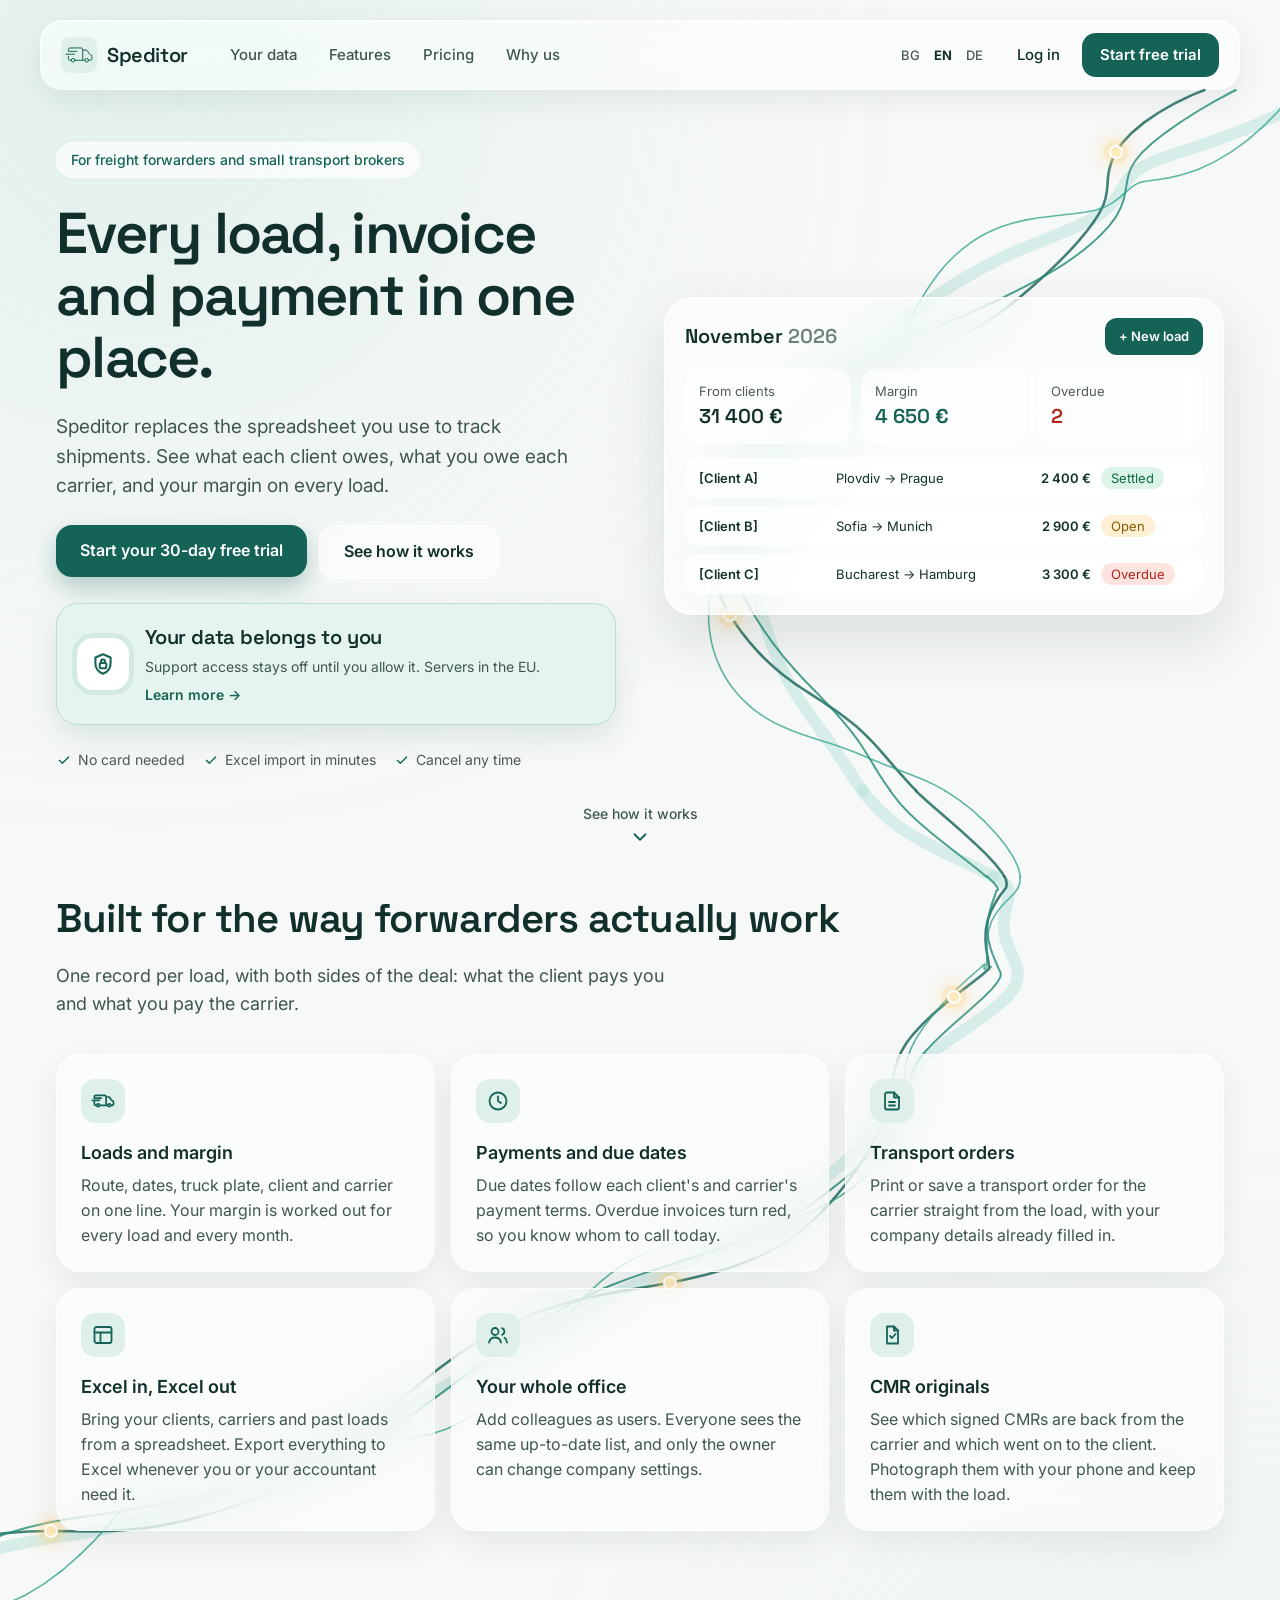
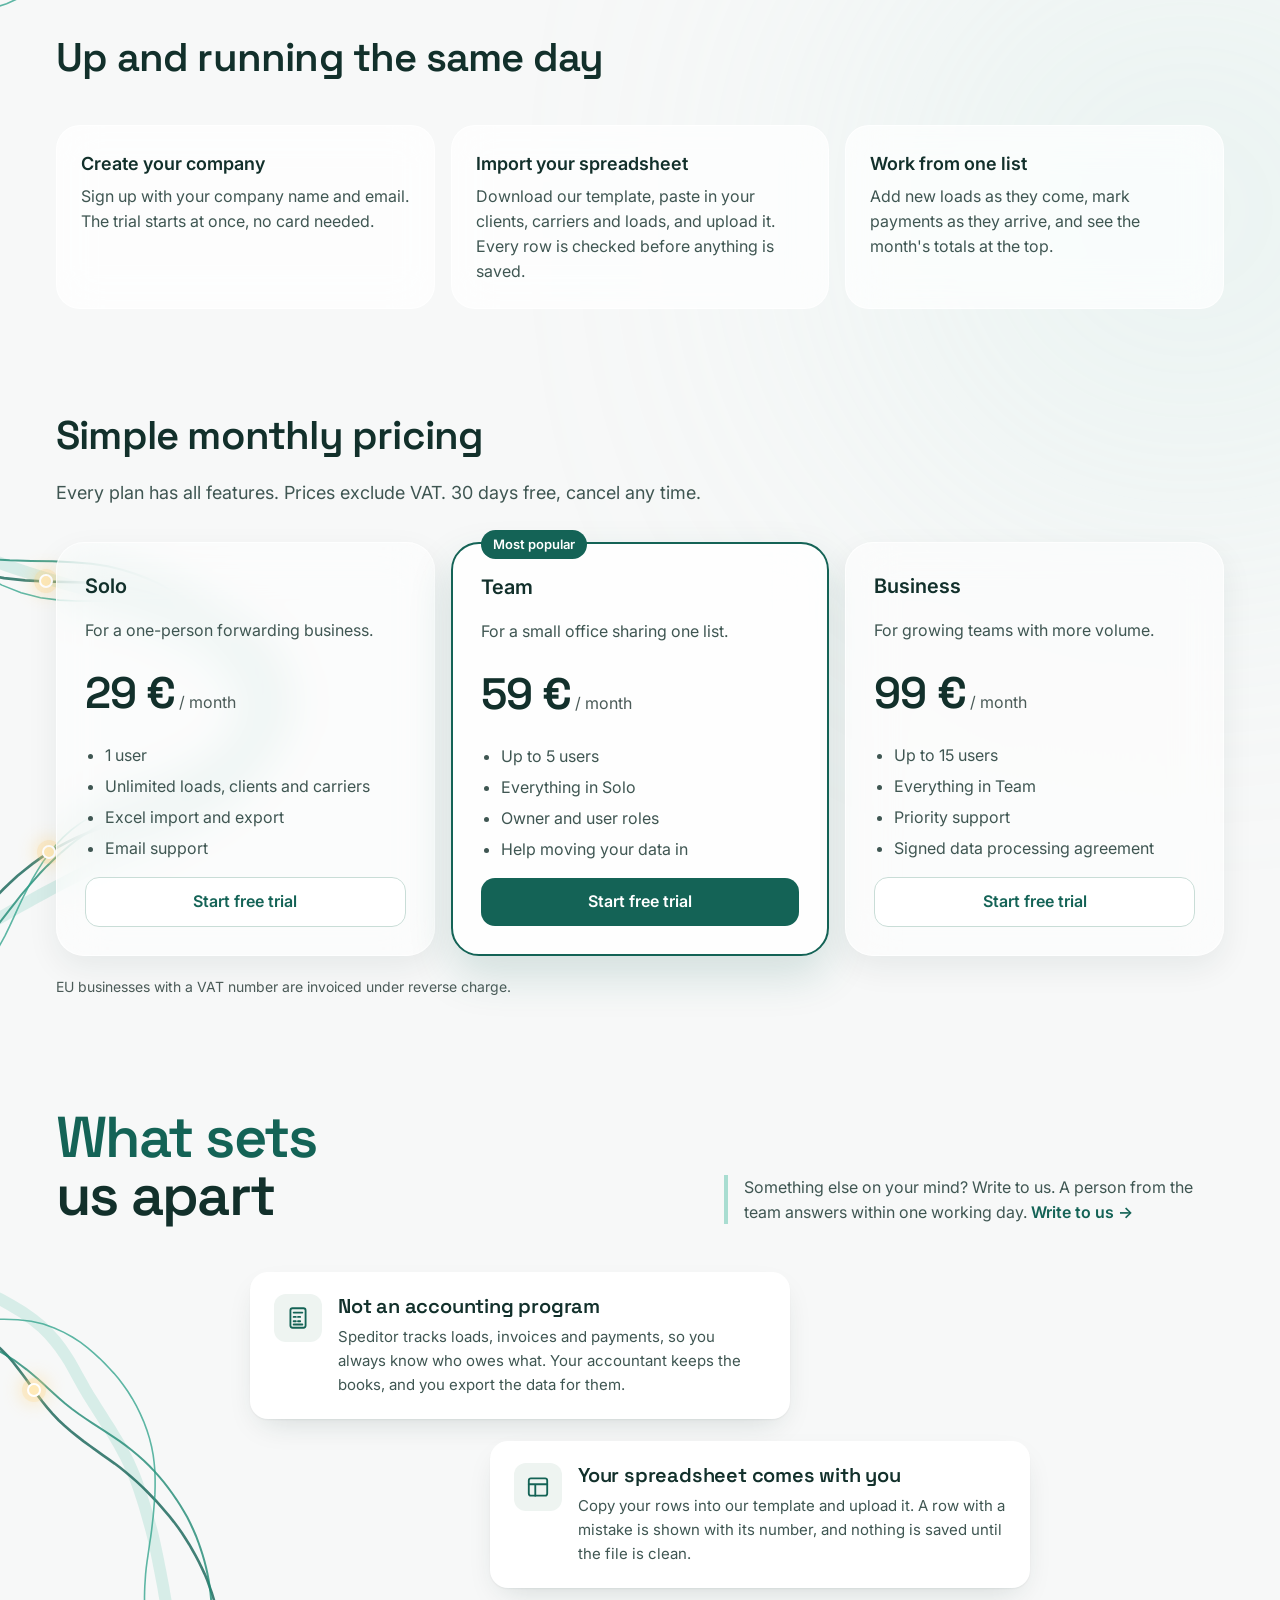
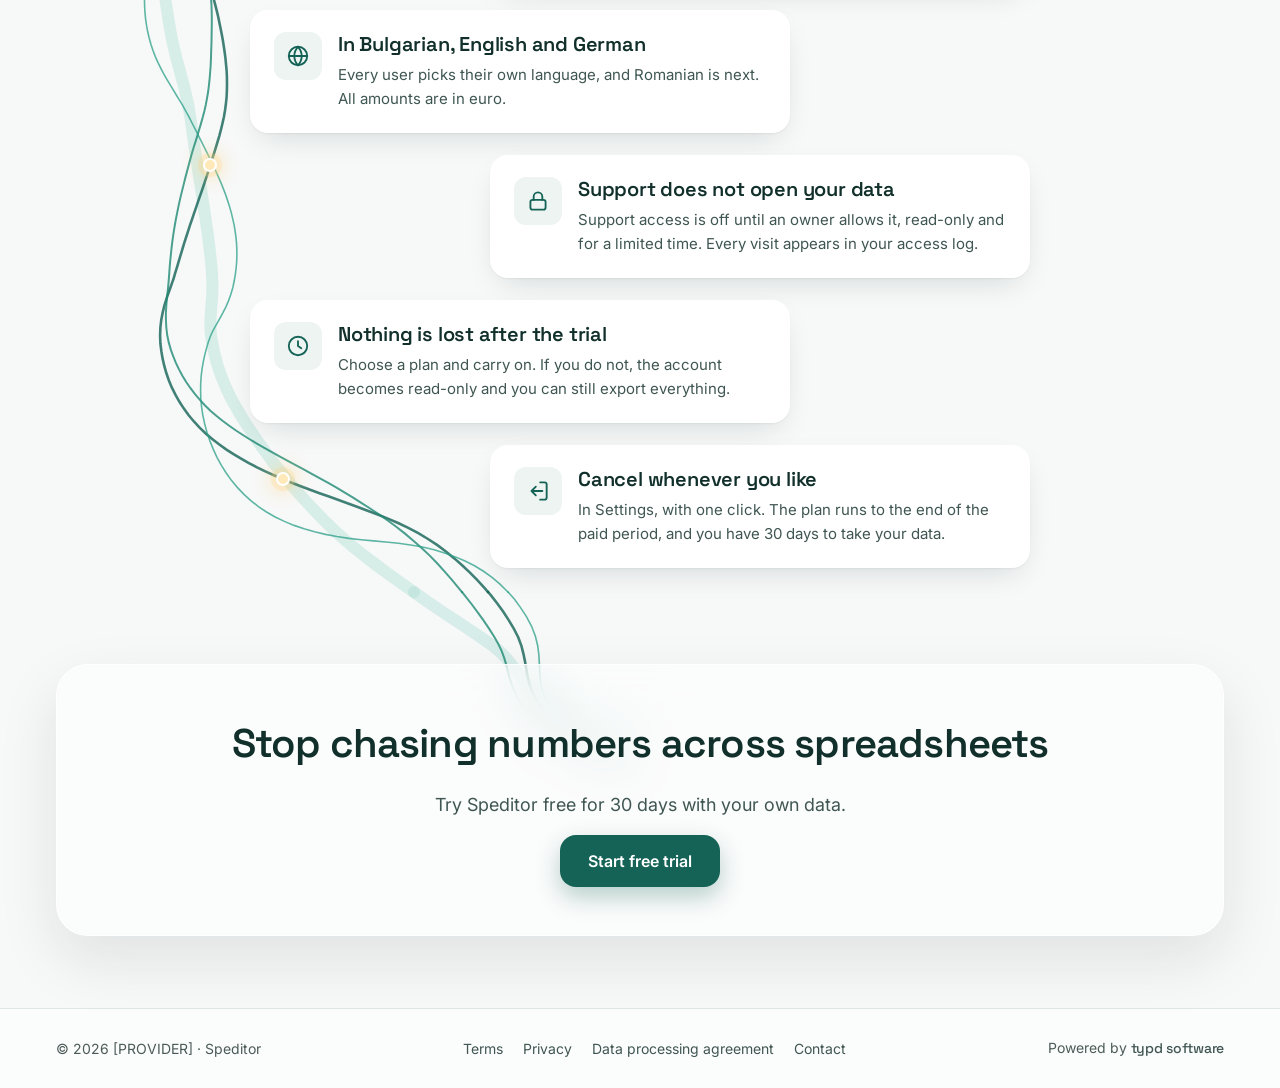
==== index.html @ 88a6d51a "Whole site from the design, three languages" ====
<!doctype html>
<html lang="en">
<head>
<meta charset="utf-8">
<meta name="viewport" content="width=device-width, initial-scale=1">
<title>Speditor – Every load, invoice and payment in one place</title>
<link href="https://fonts.googleapis.com/css2?family=Inter:wght@400;500;600&amp;family=Space+Grotesk:wght@500;600&amp;display=swap" rel="stylesheet">
<style>
body{margin:0}
html{scroll-behavior:smooth}
@keyframes cue{0%,100%{transform:translateY(0)}50%{transform:translateY(6px)}}
@keyframes rise{from{opacity:0;transform:translateY(28px)}to{opacity:1;transform:none}}
@keyframes float{0%,100%{transform:translateY(0)}50%{transform:translateY(-8px)}}
.cue-arrow{animation:cue 1.6s ease-in-out infinite}
.float{animation:float 7s ease-in-out infinite}
.data-card{transition:transform .2s ease, box-shadow .2s ease}.data-card:hover{transform:translateY(-2px);box-shadow:0 16px 36px rgba(20,99,86,0.18)}
@supports (animation-timeline: view()){.reveal{animation:rise linear both;animation-timeline:view();animation-range:entry 0% cover 22%}}
@media (prefers-reduced-motion: reduce){.cue-arrow,.float,.reveal{animation:none}html{scroll-behavior:auto}}
.wv{display:flex;flex-direction:column;gap:22px;max-width:780px;margin:0 auto}
.wv-card{width:540px}.wv-card:nth-child(even){align-self:flex-end}
.wv-card{position:relative;box-sizing:border-box;display:flex;gap:16px;align-items:flex-start;background:#ffffff;border-radius:18px;padding:22px 24px;box-shadow:0 1px 2px rgba(18,48,43,.06),0 12px 32px -12px rgba(18,48,43,.18)}
@supports (animation-timeline: view()){.wv-card{animation:rise linear both;animation-timeline:view();animation-range:entry 0% cover 22%}}
@media (prefers-reduced-motion: reduce){.wv-card{animation:none}}
.wv-ic{flex:none;width:48px;height:48px;border-radius:12px;background:#eef4f1;display:flex;align-items:center;justify-content:center}
.wv-card h3{margin:0 0 6px;font-family:'Space Grotesk',sans-serif;font-size:20px;font-weight:600;line-height:1.25;letter-spacing:-.01em;color:#12302b}
.wv-card p{margin:0;color:#3f5652;font-size:15px;line-height:1.6}
@media (max-width: 1100px){.wv{margin:0 auto;max-width:36rem}.wv-card{width:auto}.wv-card:nth-child(even){align-self:auto}.wv-card{animation:none}}
:has(> .seg-lines){isolation:isolate}
.seg-lines{position:absolute;top:0;left:50%;width:1440px;height:100%;transform:translateX(-50%);pointer-events:none;overflow:visible;z-index:-1}
.pl-dot{z-index:-1}
.pl-dot{position:absolute;width:10px;height:10px;margin:-7px 0 0 -7px;border-radius:50%;background:#ffe9b8;border:2px solid #ffffff;box-shadow:0 0 0 5px rgba(255,210,122,.22),0 0 18px 6px rgba(255,210,122,.45);pointer-events:none}
@media (max-width: 1100px){.seg-lines,.pl-dot{display:none}}
a{color:#146356;text-decoration:none}a:hover{color:#0f4f45}
</style>
</head>
<body>
<div style="position: relative; overflow: hidden; background: #f7f8f8; font-family: Inter, system-ui, sans-serif; color: #12302b; font-size: 16px; line-height: 1.55">
  <div aria-hidden="true" style="position: absolute; width: 760px; height: 760px; left: -240px; top: -300px; border-radius: 50%; background: #a9ddd1; filter: blur(170px); opacity: 0.28"></div>
  <div aria-hidden="true" style="position: absolute; width: 620px; height: 620px; right: -220px; top: 1500px; border-radius: 50%; background: #a9ddd1; filter: blur(170px); opacity: 0.2"></div>



  <!-- Header -->
  <header style="position: relative; max-width: 1200px; margin: 20px auto 0; padding: 12px 20px; border-radius: 22px; background: rgba(255,255,255,0.55); border: 1px solid rgba(255,255,255,0.75); box-shadow: 0 10px 30px rgba(18,48,43,0.08), inset 0 1px 0 rgba(255,255,255,0.9); backdrop-filter: blur(24px) saturate(160%); display: flex; flex-wrap: wrap; align-items: center; gap: 12px 28px; box-sizing: border-box; width: calc(100% - 32px)">
    <a href="/" style="display: flex; align-items: center; gap: 10px; color: #12302b">
      <svg aria-hidden="true" width="36" height="36" viewBox="0 0 110 110"><rect width="110" height="110" rx="26" fill="#dff0ea"></rect><g transform="translate(-1.5 3.5)" fill="none" stroke="#146356" stroke-width="3" stroke-linecap="round" stroke-linejoin="round"><path d="M50 40.5H24V35a5 5 0 0 1 5-5h34a5 5 0 0 1 5 5v32.5"></path><path d="M17 49h26"></path><path d="M24 55v7.5a5 5 0 0 0 5 5h4"></path><path d="M44 67.5h30.5"></path><path d="M68 36.5h10.2c1.9 0 3.6 1.1 4.5 2.8l3.6 7.2c.8 1.6 2.3 2.7 4 3.1l1.6.4c2.3.6 4 2.7 4 5.1v7.4a5 5 0 0 1-5 5H85.5"></path><circle cx="38.5" cy="67.5" r="5.5"></circle><circle cx="80" cy="67.5" r="5.5"></circle></g></svg>
      <span style="font-family: 'Space Grotesk', sans-serif; font-weight: 600; font-size: 20px; letter-spacing: -0.02em">Speditor</span>
    </a>
    <nav style="display: flex; flex-wrap: wrap; gap: 4px; flex-grow: 1; font-size: 15px; font-weight: 500">
      <a href="/your-data/" style="padding: 10px 14px; border-radius: 12px; color: #3f5652">Your data</a>
      <a href="#features" style="padding: 10px 14px; border-radius: 12px; color: #3f5652">Features</a>
      <a href="#pricing" style="padding: 10px 14px; border-radius: 12px; color: #3f5652">Pricing</a>
      <a href="#why" style="padding: 10px 14px; border-radius: 12px; color: #3f5652">Why us</a>
    </nav>
    <div style="display: flex; align-items: center; gap: 8px; font-size: 15px; font-weight: 500">
      <nav aria-label="Language" style="display: flex; align-items: center; gap: 2px; padding: 0 6px; font-size: 13px">
        <a href="/bg/" lang="bg" style="padding: 10px 6px; color: #4b5b58">BG</a>
        <a href="/" lang="en" aria-current="true" style="padding: 10px 6px; color: #12302b; font-weight: 700">EN</a>
        <a href="/de/" lang="de" style="padding: 10px 6px; color: #4b5b58">DE</a>
      </nav>
      <a href="#" style="padding: 10px 14px; border-radius: 12px; color: #12302b">Log in</a>
      <a href="#" style="display: flex; align-items: center; height: 44px; padding: 0 18px; border-radius: 14px; background: #146356; color: #ffffff; font-weight: 600">Start free trial</a>
    </div>
  </header>

  <!-- Hero -->
  <section style="position: relative; max-width: 1200px; margin: 0 auto; padding: 52px 16px 20px; box-sizing: border-box; display: grid; grid-template-columns: repeat(auto-fit, minmax(min(100%, 460px), 1fr)); gap: 48px; align-items: center">
    <svg class="seg-lines" aria-hidden="true" viewBox="0 0 1440 701" preserveAspectRatio="none"><polyline points="1394.7,0.0 1394.4,0.3 1384.8,8.5 1372.8,16.5 1358.2,24.4 1341.8,32.2 1324.2,39.7 1305.9,46.6 1287.6,53.1 1270.1,58.9 1254.0,64.2 1240.1,69.0 1229.2,73.5 1221.3,77.6 1215.6,81.6 1211.2,85.6 1207.6,89.8 1204.4,94.7 1201.1,100.2 1197.4,106.3 1192.7,112.7 1186.7,118.9 1179.1,124.7 1170.4,129.8 1160.9,134.6 1150.8,139.2 1140.3,143.6 1129.3,148.0 1118.3,152.4 1107.2,156.8 1096.3,161.4 1085.7,166.1 1075.6,171.1 1066.1,176.1 1056.8,181.1 1047.7,186.3 1038.7,191.6 1030.0,197.0 1021.5,202.6 1013.1,208.2 1004.9,214.0 996.9,219.8 989.0,225.8 981.3,231.8 973.6,238.0 966.0,244.3 958.6,250.7 951.4,257.2 944.3,263.8 937.4,270.6 930.8,277.4 924.4,284.2 918.4,291.1 912.7,298.0 907.2,305.0 902.0,311.9 896.9,318.8 892.1,325.7 887.6,332.6 883.2,339.5 879.1,346.4 875.2,353.2 871.6,359.9 868.2,366.6 865.0,373.3 862.0,379.8 859.3,386.4 856.7,392.8 854.3,399.2 852.1,405.5 850.0,411.8 848.1,418.0 846.2,424.3 844.4,430.5 842.6,436.6 841.0,442.7 839.5,448.6 838.2,454.4 837.0,460.1 836.1,465.6 835.5,471.0 835.1,476.1 835.0,481.2 835.1,486.2 835.5,491.2 836.1,496.3 836.9,501.5 837.9,506.8 839.1,512.1 840.4,517.5 841.9,523.1 843.5,528.7 845.2,534.4 846.9,540.1 848.8,545.7 850.7,551.4 852.8,557.1 855.0,562.9 857.4,568.7 860.0,574.5 862.7,580.4 865.7,586.4 868.9,592.5 872.3,598.6 876.2,604.9 880.3,611.3 884.8,617.9 889.4,624.6 894.3,631.4 899.2,638.3 904.2,645.2 909.3,652.1 914.3,659.1 919.0,666.0 923.6,672.9 928.0,679.8 932.5,686.7 937.3,693.6 942.4,700.7 942.7,701.0" fill="none" stroke="#a9ddd1" stroke-width="12" stroke-linecap="round" opacity="0.4" vector-effect="non-scaling-stroke"></polyline><polyline points="1284.5,0.0 1271.8,5.1 1254.2,13.6 1238.0,23.0 1223.6,32.9 1211.6,43.0 1202.4,52.9 1195.9,62.4 1191.6,71.4 1189.2,79.7 1188.0,87.2 1187.5,94.2 1186.9,101.0 1185.6,108.1 1183.1,115.8 1178.7,124.2 1172.9,133.1 1166.1,142.1 1158.5,151.2 1150.4,160.2 1141.9,169.0 1133.2,177.6 1124.5,185.7 1115.9,193.4 1107.7,200.5 1100.0,207.1 1092.1,213.5 1084.1,219.7 1075.9,225.6 1067.6,231.2 1059.2,236.5 1050.6,241.6 1042.0,246.5 1033.2,251.1 1024.3,255.5 1015.2,259.7 1006.0,263.8 996.7,267.7 987.3,271.4 977.9,275.0 968.6,278.6 959.3,282.1 950.1,285.6 941.0,289.1 932.1,292.8 923.5,296.6 915.0,300.5 906.8,304.5 898.8,308.7 890.9,313.1 883.3,317.6 876.0,322.4 868.9,327.3 862.1,332.4 855.5,337.7 849.3,343.3 843.4,349.0 837.8,354.9 832.6,361.0 827.8,367.2 823.3,373.5 819.1,379.9 815.3,386.4 811.8,393.0 808.6,399.6 805.8,406.2 803.2,412.7 800.9,419.3 798.8,426.1 796.9,433.1 795.3,440.3 794.0,447.7 793.1,455.2 792.6,462.8 792.7,470.5 793.2,478.2 794.4,485.7 796.0,493.0 798.1,499.9 800.6,506.6 803.5,513.1 806.6,519.3 810.0,525.3 813.7,531.1 817.5,536.8 821.5,542.3 825.7,547.7 830.0,553.0 834.5,558.2 839.2,563.3 844.0,568.3 849.1,573.1 854.3,577.8 859.6,582.3 865.2,586.8 870.9,591.1 876.7,595.2 882.9,599.3 889.3,603.5 895.8,607.7 902.6,612.1 909.4,616.7 916.3,621.4 923.1,626.4 929.9,631.6 936.8,637.2 943.4,643.2 949.6,649.3 955.2,655.2 960.4,661.0 965.3,666.7 970.1,672.3 975.0,677.9 980.1,683.8 985.7,690.0 991.7,696.6 996.1,701.0" fill="none" stroke="#146356" stroke-width="2.6" stroke-linecap="round" opacity="0.8" vector-effect="non-scaling-stroke"></polyline><polyline points="1315.8,0.0 1311.8,2.0 1294.4,11.4 1277.2,21.5 1260.7,32.0 1245.6,42.6 1232.6,52.7 1222.6,62.0 1215.7,70.3 1211.3,77.5 1208.8,83.8 1207.4,89.7 1206.4,95.6 1205.3,102.1 1203.7,109.5 1200.7,117.9 1195.9,127.0 1189.2,136.0 1181.4,144.3 1173.1,152.2 1164.1,159.8 1154.6,166.9 1144.7,173.7 1134.7,180.1 1124.6,186.0 1114.7,191.4 1105.2,196.4 1096.0,201.2 1086.8,205.8 1077.5,210.4 1068.1,214.8 1058.7,219.1 1049.3,223.2 1039.9,227.2 1030.4,231.2 1021.0,235.1 1011.5,238.9 1002.1,242.7 992.6,246.5 983.2,250.3 973.8,254.2 964.5,258.1 955.3,262.1 946.3,266.3 937.4,270.6 928.8,275.1 920.5,279.8 912.5,284.8 904.8,289.9 897.5,295.1 890.4,300.5 883.6,306.1 877.1,311.9 870.9,317.9 865.0,324.0 859.5,330.3 854.3,336.7 849.4,343.3 844.8,350.0 840.6,356.8 836.8,363.6 833.3,370.5 830.1,377.5 827.3,384.4 824.7,391.3 822.5,398.3 820.5,405.2 818.8,412.0 817.4,418.8 816.0,425.6 814.9,432.4 813.9,439.3 813.2,446.2 812.8,453.1 812.7,459.9 813.0,466.7 813.6,473.3 814.6,479.7 816.1,486.0 817.9,492.0 820.0,497.9 822.4,503.6 825.0,509.1 827.9,514.6 830.9,520.0 834.1,525.3 837.4,530.6 840.8,535.8 844.2,541.0 847.7,546.1 851.3,551.2 855.0,556.1 858.8,561.0 862.7,565.9 866.7,570.7 870.8,575.5 875.0,580.3 879.3,585.0 883.8,589.8 888.5,594.7 893.5,599.8 898.7,605.1 904.0,610.7 909.5,616.5 915.1,622.6 920.6,628.9 926.1,635.4 931.6,642.2 936.9,649.3 941.8,656.4 946.2,663.3 950.4,670.2 954.5,677.0 958.7,683.9 963.3,691.0 968.3,698.3 970.3,701.0" fill="none" stroke="#1f8a74" stroke-width="2" stroke-linecap="round" opacity="0.8" vector-effect="non-scaling-stroke"></polyline><polyline points="1375.4,0.0 1369.2,8.6 1357.4,22.3 1343.3,36.4 1327.6,50.1 1310.9,62.2 1294.0,72.2 1277.4,79.7 1262.0,84.8 1248.7,87.9 1238.5,89.6 1231.2,90.5 1225.5,91.3 1220.6,92.4 1215.9,94.4 1211.0,97.7 1205.7,102.2 1199.7,107.5 1192.8,112.7 1184.7,117.2 1175.3,120.3 1164.7,122.3 1153.5,123.8 1141.8,125.1 1129.7,126.5 1117.4,128.1 1105.1,130.2 1093.0,133.1 1081.2,136.8 1069.9,141.6 1059.4,147.1 1050.1,153.2 1041.6,159.7 1033.6,166.8 1026.2,174.4 1019.3,182.6 1012.9,191.1 1006.9,200.0 1001.3,209.3 996.1,218.8 991.1,228.5 986.3,238.4 981.7,248.4 977.1,258.4 972.6,268.4 968.3,278.2 963.9,287.8 959.7,297.0 955.6,305.9 951.5,314.3 947.5,322.4 943.4,330.0 939.2,337.3 934.9,344.2 930.4,350.7 925.9,356.8 921.2,362.5 916.5,367.9 911.6,373.0 906.6,377.8 901.6,382.4 896.4,386.8 891.2,391.0 885.9,395.2 880.6,399.3 875.1,403.4 869.6,407.5 864.0,411.7 858.5,416.0 852.9,420.3 847.3,424.7 841.6,429.3 836.0,433.9 830.5,438.6 825.1,443.4 819.8,448.4 814.8,453.7 810.0,459.3 805.6,465.3 801.6,471.7 798.1,478.6 795.2,485.7 792.8,493.1 791.0,500.6 789.7,508.2 788.9,515.8 788.6,523.3 788.7,530.8 789.2,538.1 790.2,545.3 791.5,552.3 793.2,559.4 795.5,566.5 798.2,573.5 801.4,580.4 805.2,587.3 809.5,594.0 814.4,600.5 819.8,606.8 825.7,612.8 832.3,618.6 839.4,624.0 847.1,629.0 855.1,633.5 863.5,637.4 872.1,641.1 881.0,644.3 890.0,647.4 899.1,650.3 908.2,653.2 917.3,656.1 926.2,659.3 934.9,662.7 943.2,666.1 951.2,669.5 959.0,672.7 966.7,675.8 974.3,678.7 981.9,681.6 989.7,684.6 997.4,687.7 1005.8,691.2 1016.0,696.0 1025.1,701.0" fill="none" stroke="#2aa088" stroke-width="1.6" stroke-linecap="round" opacity="0.75" vector-effect="non-scaling-stroke"></polyline></svg><span class="pl-dot" style="left: calc(50% + 476px); top: 8.901%"></span><span class="pl-dot" style="left: calc(50% + 90px); top: 74.936%"></span>
    <div style="display: flex; flex-direction: column; gap: 24px">
      <span style="align-self: flex-start; padding: 6px 14px; border-radius: 999px; background: rgba(255,255,255,0.7); border: 1px solid rgba(255,255,255,0.9); font-size: 14px; font-weight: 500; color: #146356">For freight forwarders and small transport brokers</span>
      <h1 style="margin: 0; font-family: 'Space Grotesk', sans-serif; font-weight: 600; font-size: clamp(2.4rem, 5vw, 3.6rem); line-height: 1.08; letter-spacing: -0.03em">Every load, invoice and payment in one place.</h1>
      <p style="margin: 0; font-size: 19px; color: #3f5652; max-width: 34rem">Speditor replaces the spreadsheet you use to track shipments. See what each client owes, what you owe each carrier, and your margin on every load.</p>
      <div style="display: flex; flex-wrap: wrap; gap: 12px">
        <a href="#" style="display: flex; align-items: center; height: 52px; padding: 0 24px; border-radius: 16px; background: #146356; color: #ffffff; font-weight: 600; font-size: 16px; box-shadow: 0 10px 24px rgba(20,99,86,0.3)">Start your 30-day free trial</a>
        <a href="#how" style="display: flex; align-items: center; height: 52px; padding: 0 24px; border-radius: 16px; background: rgba(255,255,255,0.55); border: 1px solid rgba(255,255,255,0.85); color: #12302b; font-weight: 600; font-size: 16px">See how it works</a>
      </div>
      <a href="/your-data/" class="data-card" style="position: relative; display: flex; align-items: center; gap: 16px; padding: 18px 20px; border-radius: 22px; background: #e6f4ef; border: 1px solid #b8dccf; color: #12302b; max-width: 36rem; box-shadow: 0 12px 30px rgba(20,99,86,0.12)">
        <span style="width: 52px; height: 52px; flex-shrink: 0; border-radius: 16px; background: #ffffff; display: flex; align-items: center; justify-content: center; box-shadow: 0 0 0 5px rgba(20,99,86,0.08)"><svg aria-hidden="true" width="26" height="26" viewBox="0 0 24 24" fill="none" stroke="#146356" stroke-width="1.9" stroke-linecap="round" stroke-linejoin="round"><path d="M12 3 5 6v5.5c0 4.3 2.9 7.9 7 9.5 4.1-1.6 7-5.2 7-9.5V6z"></path><rect x="9" y="11" width="6" height="5" rx="1"></rect><path d="M10.2 11V9.6a1.8 1.8 0 0 1 3.6 0V11"></path></svg></span>
        <span style="display: flex; flex-direction: column; gap: 3px">
          <strong style="font-family: 'Space Grotesk', sans-serif; font-size: 20px; font-weight: 600; letter-spacing: -0.01em">Your data belongs to you</strong>
          <span style="font-size: 14px; color: #3f5652">Support access stays off until you allow it. Servers in the EU.</span>
          <span style="margin-top: 4px; font-size: 14px; font-weight: 600; color: #146356">Learn more →</span>
        </span>
      </a>
      <ul style="margin: 0; padding: 0; list-style: none; display: flex; flex-wrap: wrap; gap: 6px 18px; font-size: 14px; color: #4b5b58">
        <li style="display: flex; align-items: center; gap: 6px"><svg aria-hidden="true" width="16" height="16" viewBox="0 0 24 24" fill="none" stroke="#146356" stroke-width="2" stroke-linecap="round" stroke-linejoin="round"><path d="m5 12.5 4.5 4.5L19 7.5"></path></svg><span>No card needed</span></li>
        <li style="display: flex; align-items: center; gap: 6px"><svg aria-hidden="true" width="16" height="16" viewBox="0 0 24 24" fill="none" stroke="#146356" stroke-width="2" stroke-linecap="round" stroke-linejoin="round"><path d="m5 12.5 4.5 4.5L19 7.5"></path></svg><span>Excel import in minutes</span></li>
        <li style="display: flex; align-items: center; gap: 6px"><svg aria-hidden="true" width="16" height="16" viewBox="0 0 24 24" fill="none" stroke="#146356" stroke-width="2" stroke-linecap="round" stroke-linejoin="round"><path d="m5 12.5 4.5 4.5L19 7.5"></path></svg><span>Cancel any time</span></li>
      </ul>
    </div>

    <!-- Product preview -->
    <div class="float" role="img" aria-label="Preview of the Speditor shipments screen with monthly totals and a list of loads" style="padding: 20px; border-radius: 28px; background: rgba(255,255,255,0.55); border: 1px solid rgba(255,255,255,0.8); box-shadow: 0 24px 60px rgba(18,48,43,0.12), inset 0 1px 0 rgba(255,255,255,0.9); backdrop-filter: blur(24px) saturate(160%); display: flex; flex-direction: column; gap: 14px; font-size: 13px">
      <div style="display: flex; justify-content: space-between; align-items: center">
        <span style="font-family: 'Space Grotesk', sans-serif; font-weight: 600; font-size: 20px">November <span style="color: #6f807d">2026</span></span>
        <span style="padding: 8px 14px; border-radius: 12px; background: #146356; color: #ffffff; font-weight: 600">+ New load</span>
      </div>
      <div style="display: grid; grid-template-columns: repeat(3, minmax(0, 1fr)); gap: 10px">
        <div style="padding: 12px 14px; border-radius: 16px; background: rgba(255,255,255,0.7)"><div style="color: #4b5b58">From clients</div><div style="font-family: 'Space Grotesk', sans-serif; font-weight: 600; font-size: 20px">31 400 €</div></div>
        <div style="padding: 12px 14px; border-radius: 16px; background: rgba(255,255,255,0.7)"><div style="color: #4b5b58">Margin</div><div style="font-family: 'Space Grotesk', sans-serif; font-weight: 600; font-size: 20px; color: #146356">4 650 €</div></div>
        <div style="padding: 12px 14px; border-radius: 16px; background: rgba(255,255,255,0.7)"><div style="color: #4b5b58">Overdue</div><div style="font-family: 'Space Grotesk', sans-serif; font-weight: 600; font-size: 20px; color: #b42318">2</div></div>
      </div>
      <div style="display: flex; flex-direction: column; gap: 8px">
        <div style="display: grid; grid-template-columns: 1.3fr 1.6fr 0.9fr 0.9fr; gap: 10px; align-items: center; padding: 10px 14px; border-radius: 14px; background: rgba(255,255,255,0.75)"><span style="font-weight: 600">[Client A]</span><span>Plovdiv → Prague</span><span style="text-align: right; font-weight: 600">2 400 €</span><span><span style="padding: 3px 10px; border-radius: 999px; background: #dcf3e8; color: #0f6b47">Settled</span></span></div>
        <div style="display: grid; grid-template-columns: 1.3fr 1.6fr 0.9fr 0.9fr; gap: 10px; align-items: center; padding: 10px 14px; border-radius: 14px; background: rgba(255,255,255,0.75)"><span style="font-weight: 600">[Client B]</span><span>Sofia → Munich</span><span style="text-align: right; font-weight: 600">2 900 €</span><span><span style="padding: 3px 10px; border-radius: 999px; background: #fdf0d5; color: #8a5a00">Open</span></span></div>
        <div style="display: grid; grid-template-columns: 1.3fr 1.6fr 0.9fr 0.9fr; gap: 10px; align-items: center; padding: 10px 14px; border-radius: 14px; background: rgba(255,255,255,0.75)"><span style="font-weight: 600">[Client C]</span><span>Bucharest → Hamburg</span><span style="text-align: right; font-weight: 600">3 300 €</span><span><span style="padding: 3px 10px; border-radius: 999px; background: #fde4e1; color: #b42318">Overdue</span></span></div>
      </div>
    </div>
  </section>

  <!-- Scroll cue -->
  <div style="position: relative; display: flex; justify-content: center; padding: 4px 16px 20px">
    <svg class="seg-lines" aria-hidden="true" viewBox="0 0 1440 85" preserveAspectRatio="none"><polyline points="942.7,0.0 948.1,6.8 954.6,14.1 961.9,21.4 970.3,28.9 980.5,36.6 992.4,44.1 1005.4,51.4 1019.1,58.4 1032.8,65.1 1046.2,71.3 1058.5,77.2 1069.3,82.5 1073.7,85.0" fill="none" stroke="#a9ddd1" stroke-width="12" stroke-linecap="round" opacity="0.4" vector-effect="non-scaling-stroke"></polyline><polyline points="996.1,0.0 998.9,2.8 1008.2,11.1 1019.2,20.5 1031.0,30.7 1043.1,41.3 1054.9,52.0 1065.8,62.4 1075.1,72.2 1082.0,81.0 1084.2,85.0" fill="none" stroke="#146356" stroke-width="2.6" stroke-linecap="round" opacity="0.8" vector-effect="non-scaling-stroke"></polyline><polyline points="970.3,0.0 974.0,4.9 980.5,13.0 988.7,21.6 998.8,30.9 1010.2,40.6 1022.5,50.5 1035.0,60.2 1047.0,69.5 1058.1,78.1 1066.5,85.0" fill="none" stroke="#1f8a74" stroke-width="2" stroke-linecap="round" opacity="0.8" vector-effect="non-scaling-stroke"></polyline><polyline points="1025.1,0.0 1027.7,1.4 1040.1,9.6 1052.6,19.3 1064.7,30.3 1075.8,42.0 1085.5,53.8 1093.2,65.3 1098.2,75.7 1100.3,84.7 1100.3,85.0" fill="none" stroke="#2aa088" stroke-width="1.6" stroke-linecap="round" opacity="0.75" vector-effect="non-scaling-stroke"></polyline></svg>
    <a href="#features" style="display: inline-flex; flex-direction: column; align-items: center; gap: 2px; padding: 8px 14px; border-radius: 14px; font-size: 14px; font-weight: 500; color: #3f5652">
      <span>See how it works</span>
      <svg class="cue-arrow" aria-hidden="true" width="22" height="22" viewBox="0 0 24 24" fill="none" stroke="#146356" stroke-width="2" stroke-linecap="round" stroke-linejoin="round"><path d="m6 9 6 6 6-6"></path></svg>
    </a>
  </div>

  <!-- Features -->
  <section id="features" style="position: relative; max-width: 1200px; margin: 0 auto; padding: 12px 16px 24px; box-sizing: border-box">
    <svg class="seg-lines" aria-hidden="true" viewBox="0 0 1440 679" preserveAspectRatio="none"><polyline points="1073.7,0.0 1077.7,2.2 1083.0,6.0 1085.8,8.8 1087.3,11.0 1088.1,13.2 1088.5,16.4 1088.2,20.6 1087.4,25.9 1086.1,32.0 1084.8,38.8 1083.8,46.2 1083.9,53.9 1085.3,61.4 1087.4,68.1 1090.0,74.3 1092.5,80.0 1094.8,85.4 1096.6,90.6 1097.7,95.7 1097.8,100.9 1096.6,106.6 1093.7,112.8 1088.3,119.7 1080.6,127.1 1071.2,134.8 1060.4,142.7 1049.0,150.6 1037.5,158.4 1026.3,165.9 1016.1,173.0 1007.5,179.6 1001.1,185.6 996.4,191.0 992.6,196.2 989.5,201.3 986.8,206.4 984.3,211.9 981.7,217.7 978.8,224.1 975.3,230.9 971.0,238.0 965.8,245.0 960.3,251.5 954.7,257.7 948.9,263.7 942.8,269.6 936.6,275.4 930.3,281.1 923.8,286.7 917.2,292.2 910.5,297.6 903.9,302.9 897.3,308.1 890.7,313.3 884.1,318.5 877.3,323.7 870.4,328.9 863.2,334.1 855.8,339.1 848.1,344.1 840.0,349.0 831.5,353.8 822.7,358.6 813.7,363.2 804.4,367.9 794.9,372.5 785.2,377.1 775.2,381.8 764.9,386.4 754.5,391.1 743.7,395.9 732.7,400.8 721.4,405.8 709.8,411.0 697.9,416.3 685.8,421.9 673.4,427.8 660.9,433.9 648.2,440.2 635.4,446.9 622.4,453.9 609.4,461.1 596.2,468.5 582.6,476.3 568.7,484.3 554.6,492.5 540.3,500.9 525.9,509.3 511.5,517.8 497.1,526.3 482.7,534.6 468.5,542.7 454.1,550.7 439.5,558.5 424.7,566.0 409.7,573.2 394.7,580.1 379.8,586.6 364.9,592.7 350.2,598.5 335.7,603.9 321.6,609.0 308.1,613.8 295.3,618.5 282.9,623.1 270.6,627.7 258.3,632.1 245.7,636.5 232.7,640.7 219.1,644.7 204.7,648.6 189.3,652.3 172.2,655.6 153.1,658.8 132.7,662.0 111.5,665.5 90.4,669.5 69.8,674.1 51.7,679.0" fill="none" stroke="#a9ddd1" stroke-width="12" stroke-linecap="round" opacity="0.4" vector-effect="non-scaling-stroke"></polyline><polyline points="1084.2,0.0 1085.9,3.2 1086.8,8.2 1086.1,11.4 1084.7,13.5 1082.9,15.8 1080.6,18.8 1077.8,23.0 1074.5,28.3 1071.0,35.1 1067.8,43.6 1065.8,53.8 1065.5,64.1 1066.3,73.0 1067.5,80.5 1068.5,86.4 1069.0,90.7 1069.0,93.2 1068.9,93.7 1068.9,92.7 1069.4,91.6 1069.7,91.6 1067.8,93.9 1062.5,98.5 1054.6,104.7 1045.0,112.1 1034.3,120.3 1023.3,129.2 1012.4,138.7 1002.3,148.3 993.3,158.0 986.2,167.3 981.1,176.0 977.6,184.1 975.2,191.8 973.6,199.0 972.6,206.0 971.8,212.9 970.8,220.0 969.3,227.5 967.1,235.4 964.0,243.6 960.4,251.6 956.7,259.4 952.6,267.1 948.3,274.8 943.8,282.3 939.0,289.7 934.0,296.9 928.9,303.9 923.6,310.7 918.3,317.2 913.0,323.5 907.5,329.6 901.7,335.7 895.6,341.8 889.1,347.8 882.1,353.8 874.6,359.6 866.5,365.2 857.8,370.6 848.6,375.7 839.0,380.3 829.2,384.5 818.9,388.5 808.3,392.1 797.3,395.5 785.9,398.7 774.2,401.5 762.2,404.2 749.9,406.6 737.2,409.0 724.3,411.2 711.1,413.5 697.6,415.8 684.0,418.3 670.3,421.2 656.5,424.4 642.6,428.1 628.8,432.3 615.1,437.2 601.5,442.8 587.9,449.1 574.3,456.1 560.6,464.0 546.8,472.7 533.0,482.1 519.3,492.2 505.7,502.9 492.2,513.9 478.9,525.0 465.9,536.2 452.8,547.4 439.5,558.4 425.9,569.1 412.1,579.3 398.2,588.9 384.2,597.7 370.2,605.8 356.1,613.0 342.2,619.3 328.6,624.8 315.5,629.6 302.8,633.8 290.3,637.7 277.6,641.2 264.6,644.5 251.2,647.4 237.2,650.0 222.5,652.1 206.9,653.8 190.3,654.9 172.1,655.3 152.0,655.1 130.6,654.9 108.6,655.3 86.6,656.8 65.4,659.8 45.4,664.3 27.2,670.4 10.9,677.8 9.1,679.0" fill="none" stroke="#146356" stroke-width="2.6" stroke-linecap="round" opacity="0.8" vector-effect="non-scaling-stroke"></polyline><polyline points="1066.5,0.0 1067.4,0.8 1074.2,7.2 1077.5,11.6 1078.0,13.7 1077.4,14.2 1076.8,14.1 1076.3,15.0 1075.5,17.6 1074.0,21.8 1072.0,27.6 1069.9,34.8 1068.0,43.7 1067.4,53.8 1068.4,63.7 1070.5,72.1 1072.9,79.0 1075.2,84.6 1077.1,89.0 1078.5,92.3 1079.5,94.4 1080.3,95.9 1080.8,97.9 1080.4,101.0 1077.5,106.2 1071.8,113.1 1063.7,121.2 1054.0,130.0 1043.6,139.3 1032.8,148.8 1022.4,158.3 1012.9,167.3 1005.0,175.8 999.2,183.3 995.3,189.9 992.4,196.1 990.3,201.8 988.7,207.5 987.1,213.3 985.5,219.6 983.4,226.4 980.6,233.9 976.8,241.9 972.1,249.9 967.0,257.2 961.9,264.0 956.5,270.7 950.8,277.2 944.9,283.4 938.8,289.5 932.5,295.4 926.1,301.1 919.5,306.6 912.9,311.8 906.3,316.9 899.6,322.0 892.7,327.0 885.6,331.9 878.2,336.8 870.5,341.6 862.4,346.3 854.0,350.9 845.1,355.2 835.8,359.3 826.2,363.2 816.3,366.9 806.2,370.5 795.9,374.0 785.4,377.5 774.7,380.9 763.7,384.4 752.5,387.9 741.2,391.5 729.6,395.3 717.9,399.3 705.9,403.5 693.8,408.2 681.5,413.2 669.1,418.7 656.6,424.8 644.1,431.4 631.6,438.5 619.0,446.2 606.5,454.4 593.9,463.2 581.0,472.4 567.8,482.1 554.5,492.1 540.9,502.4 527.3,512.7 513.5,523.0 499.7,533.1 486.0,542.8 472.2,552.1 458.2,561.0 443.7,569.3 428.9,576.9 413.9,583.9 398.7,590.1 383.3,595.5 367.9,600.3 352.6,604.4 337.4,608.0 322.5,611.2 308.2,614.0 294.5,616.8 281.1,619.6 267.9,622.4 254.6,625.1 241.3,627.8 227.7,630.4 213.6,632.9 199.0,635.4 183.6,637.8 166.9,640.2 148.1,642.9 128.1,646.5 107.4,651.3 86.8,657.3 66.9,664.7 48.4,673.0 37.5,679.0" fill="none" stroke="#1f8a74" stroke-width="2" stroke-linecap="round" opacity="0.8" vector-effect="non-scaling-stroke"></polyline><polyline points="1100.3,0.0 1099.8,6.9 1097.7,12.5 1094.4,17.0 1090.5,21.2 1086.1,25.5 1081.3,30.5 1076.5,36.6 1072.0,44.3 1068.7,53.9 1067.2,63.9 1066.8,73.0 1066.8,80.7 1066.7,86.9 1066.2,91.3 1065.3,93.5 1064.4,93.4 1064.0,91.3 1064.4,88.9 1065.1,87.5 1063.7,88.8 1059.1,93.0 1051.7,99.4 1042.7,107.5 1032.7,117.0 1022.5,127.8 1012.7,139.3 1003.7,151.0 996.2,162.4 990.8,172.9 987.5,182.3 985.6,190.6 984.8,198.2 984.6,205.2 984.7,212.1 984.6,219.2 984.1,226.8 982.8,235.2 980.3,244.3 976.7,253.5 972.7,262.0 968.5,269.9 963.9,277.4 958.8,284.7 953.4,291.5 947.5,298.0 941.3,304.1 934.7,309.7 927.9,314.9 920.8,319.7 913.6,324.1 906.1,328.3 898.2,332.3 889.9,336.2 881.3,339.9 872.2,343.4 862.6,346.6 852.7,349.4 842.4,351.9 831.7,354.0 820.7,355.9 809.6,357.7 798.4,359.4 787.2,361.2 776.0,363.2 764.7,365.4 753.6,368.0 742.5,371.1 731.6,374.8 720.8,379.3 710.1,384.7 699.5,391.1 689.0,398.7 678.6,407.3 668.3,417.0 658.1,427.8 647.8,439.5 637.6,451.9 627.3,464.8 616.7,478.0 605.7,491.1 594.0,504.1 581.7,516.5 568.6,527.9 554.9,537.9 540.4,546.5 525.3,553.3 509.6,558.3 493.4,561.7 476.7,563.6 459.4,564.1 441.5,563.6 423.2,562.1 404.6,560.2 386.1,558.2 367.8,556.5 349.9,555.5 332.6,555.7 315.9,557.1 300.0,559.9 285.1,564.3 271.6,570.1 259.4,576.9 248.3,584.6 238.1,593.1 228.4,602.4 219.0,612.6 209.4,623.8 199.2,636.0 188.1,649.2 175.0,663.7 159.6,679.0" fill="none" stroke="#2aa088" stroke-width="1.6" stroke-linecap="round" opacity="0.75" vector-effect="non-scaling-stroke"></polyline></svg><span class="pl-dot" style="left: calc(50% + 314px); top: 17.718%"></span><span class="pl-dot" style="left: calc(50% + 30px); top: 59.889%"></span><span class="pl-dot" style="left: calc(50% + -589px); top: 96.450%"></span>
    <h2 style="margin: 0 0 12px; font-family: 'Space Grotesk', sans-serif; font-weight: 600; font-size: clamp(1.8rem, 3.5vw, 2.5rem); letter-spacing: -0.02em">Built for the way forwarders actually work</h2>
    <p style="margin: 0 0 36px; font-size: 18px; color: #3f5652; max-width: 40rem">One record per load, with both sides of the deal: what the client pays you and what you pay the carrier.</p>
    <div style="display: grid; grid-template-columns: repeat(auto-fit, minmax(min(100%, 320px), 1fr)); gap: 16px">
      <div class="reveal" style="padding: 24px; border-radius: 24px; background: rgba(255,255,255,0.55); border: 1px solid rgba(255,255,255,0.75); box-shadow: 0 12px 32px rgba(18,48,43,0.07); backdrop-filter: blur(24px)">
        <span style="width: 44px; height: 44px; border-radius: 14px; background: #dff0ea; color: #146356; display: flex; align-items: center; justify-content: center"><svg aria-hidden="true" width="24" height="24" viewBox="11.5 6.5 90 90" fill="none" stroke="currentColor" stroke-width="6.5" stroke-linecap="round" stroke-linejoin="round"><path d="M50 40.5H24V35a5 5 0 0 1 5-5h34a5 5 0 0 1 5 5v32.5M17 49h26M24 55v7.5a5 5 0 0 0 5 5h4M44 67.5h30.5M68 36.5h10.2c1.9 0 3.6 1.1 4.5 2.8l3.6 7.2c.8 1.6 2.3 2.7 4 3.1l1.6.4c2.3.6 4 2.7 4 5.1v7.4a5 5 0 0 1-5 5H85.5M33 67.5a5.5 5.5 0 1 0 11 0a5.5 5.5 0 1 0-11 0M74.5 67.5a5.5 5.5 0 1 0 11 0a5.5 5.5 0 1 0-11 0"></path></svg></span>
        <h3 style="margin: 16px 0 6px; font-size: 18px; font-weight: 600">Loads and margin</h3>
        <p style="margin: 0; color: #3f5652">Route, dates, truck plate, client and carrier on one line. Your margin is worked out for every load and every month.</p>
      </div>
      <div class="reveal" style="padding: 24px; border-radius: 24px; background: rgba(255,255,255,0.55); border: 1px solid rgba(255,255,255,0.75); box-shadow: 0 12px 32px rgba(18,48,43,0.07); backdrop-filter: blur(24px)">
        <span style="width: 44px; height: 44px; border-radius: 14px; background: #dff0ea; color: #146356; display: flex; align-items: center; justify-content: center"><svg aria-hidden="true" width="24" height="24" viewBox="0 0 24 24" fill="none" stroke="currentColor" stroke-width="1.8" stroke-linecap="round" stroke-linejoin="round"><circle cx="12" cy="12" r="8.5"></circle><path d="M12 7.5V12l3 2"></path></svg></span>
        <h3 style="margin: 16px 0 6px; font-size: 18px; font-weight: 600">Payments and due dates</h3>
        <p style="margin: 0; color: #3f5652">Due dates follow each client's and carrier's payment terms. Overdue invoices turn red, so you know whom to call today.</p>
      </div>
      <div class="reveal" style="padding: 24px; border-radius: 24px; background: rgba(255,255,255,0.55); border: 1px solid rgba(255,255,255,0.75); box-shadow: 0 12px 32px rgba(18,48,43,0.07); backdrop-filter: blur(24px)">
        <span style="width: 44px; height: 44px; border-radius: 14px; background: #dff0ea; color: #146356; display: flex; align-items: center; justify-content: center"><svg aria-hidden="true" width="24" height="24" viewBox="0 0 24 24" fill="none" stroke="currentColor" stroke-width="1.8" stroke-linecap="round" stroke-linejoin="round"><path d="M14 3.5H7a2 2 0 0 0-2 2v13a2 2 0 0 0 2 2h10a2 2 0 0 0 2-2v-10z"></path><path d="M14 3.5v5h5M9 13h6M9 16.5h6"></path></svg></span>
        <h3 style="margin: 16px 0 6px; font-size: 18px; font-weight: 600">Transport orders</h3>
        <p style="margin: 0; color: #3f5652">Print or save a transport order for the carrier straight from the load, with your company details already filled in.</p>
      </div>
      <div class="reveal" style="padding: 24px; border-radius: 24px; background: rgba(255,255,255,0.55); border: 1px solid rgba(255,255,255,0.75); box-shadow: 0 12px 32px rgba(18,48,43,0.07); backdrop-filter: blur(24px)">
        <span style="width: 44px; height: 44px; border-radius: 14px; background: #dff0ea; color: #146356; display: flex; align-items: center; justify-content: center"><svg aria-hidden="true" width="24" height="24" viewBox="0 0 24 24" fill="none" stroke="currentColor" stroke-width="1.8" stroke-linecap="round" stroke-linejoin="round"><rect x="3.5" y="4" width="17" height="16" rx="2"></rect><path d="M3.5 9.5h17M9.5 9.5V20"></path></svg></span>
        <h3 style="margin: 16px 0 6px; font-size: 18px; font-weight: 600">Excel in, Excel out</h3>
        <p style="margin: 0; color: #3f5652">Bring your clients, carriers and past loads from a spreadsheet. Export everything to Excel whenever you or your accountant need it.</p>
      </div>
      <div class="reveal" style="padding: 24px; border-radius: 24px; background: rgba(255,255,255,0.55); border: 1px solid rgba(255,255,255,0.75); box-shadow: 0 12px 32px rgba(18,48,43,0.07); backdrop-filter: blur(24px)">
        <span style="width: 44px; height: 44px; border-radius: 14px; background: #dff0ea; color: #146356; display: flex; align-items: center; justify-content: center"><svg aria-hidden="true" width="24" height="24" viewBox="0 0 24 24" fill="none" stroke="currentColor" stroke-width="1.8" stroke-linecap="round" stroke-linejoin="round"><circle cx="9" cy="8.5" r="3.5"></circle><path d="M3 19.5c.6-3.2 3-5 6-5s5.4 1.8 6 5M16 5.2a3.5 3.5 0 0 1 0 6.6M18.5 14.8c1.4.8 2.3 2.4 2.5 4.7"></path></svg></span>
        <h3 style="margin: 16px 0 6px; font-size: 18px; font-weight: 600">Your whole office</h3>
        <p style="margin: 0; color: #3f5652">Add colleagues as users. Everyone sees the same up-to-date list, and only the owner can change company settings.</p>
      </div>
      <div class="reveal" style="padding: 24px; border-radius: 24px; background: rgba(255,255,255,0.55); border: 1px solid rgba(255,255,255,0.75); box-shadow: 0 12px 32px rgba(18,48,43,0.07); backdrop-filter: blur(24px)">
        <span style="width: 44px; height: 44px; border-radius: 14px; background: #dff0ea; color: #146356; display: flex; align-items: center; justify-content: center"><svg aria-hidden="true" width="24" height="24" viewBox="0 0 24 24" fill="none" stroke="currentColor" stroke-width="1.8" stroke-linecap="round" stroke-linejoin="round"><path d="M7 3.5h7l4 4v13H7z"></path><path d="M14 3.5v4h4M10 13l2 2 3.5-4"></path></svg></span>
        <h3 style="margin: 16px 0 6px; font-size: 18px; font-weight: 600">CMR originals</h3>
        <p style="margin: 0; color: #3f5652">See which signed CMRs are back from the carrier and which went on to the client. Photograph them with your phone and keep them with the load.</p>
      </div>
    </div>
  </section>

  <!-- How it works -->
  <section id="how" style="position: relative; max-width: 1200px; margin: 0 auto; padding: 72px 16px 24px; box-sizing: border-box">
    <svg class="seg-lines" aria-hidden="true" viewBox="0 0 1440 378" preserveAspectRatio="none"><polyline points="51.7,0.0 50.5,0.3 33.0,6.3 17.8,12.9 5.1,20.4 -4.7,29.2 -11.5,39.7 -14.3,51.1 -13.6,61.6 -10.8,70.2 -7.2,77.2 -3.7,83.2 -0.7,88.1 1.3,92.0 2.5,95.8 3.1,100.8 3.7,106.8 4.4,112.7 5.0,118.8 5.7,124.8 6.5,130.9 7.3,137.0 8.3,143.2 9.5,149.3 10.9,155.4 12.4,161.4 14.3,167.3 16.2,173.2 18.3,179.1 20.5,184.9 22.7,190.7 24.8,196.5 26.9,202.4 28.8,208.3 30.5,214.4 32.1,220.4 33.5,226.4 34.9,232.4 36.1,238.4 37.3,244.5 38.4,250.5 39.4,256.6 40.3,262.7 41.1,268.7 41.9,274.8 42.6,281.0 43.1,287.2 43.5,293.3 43.9,299.4 44.1,305.6 44.3,311.7 44.4,317.7 44.4,323.8 44.4,329.8 44.4,335.7 44.3,341.7 44.1,347.7 43.9,353.7 43.7,359.8 43.3,365.9 42.9,372.0 42.4,378.0" fill="none" stroke="#a9ddd1" stroke-width="12" stroke-linecap="round" opacity="0.4" vector-effect="non-scaling-stroke"></polyline><polyline points="9.1,0.0 -3.3,7.9 -15.2,19.4 -23.8,33.7 -27.3,49.6 -25.8,63.5 -21.8,74.0 -17.1,81.7 -12.7,87.3 -9.0,91.4 -6.4,93.8 -4.4,96.2 -2.8,100.8 -1.1,106.6 0.6,112.6 2.3,118.7 4.1,124.8 6.0,130.9 8.0,137.0 10.2,143.1 12.5,149.1 14.9,155.0 17.6,160.8 20.5,166.4 23.5,171.9 26.7,177.4 29.8,183.0 33.0,188.6 36.1,194.4 39.1,200.3 41.9,206.4 44.5,212.7 46.8,218.9 48.9,225.1 50.9,231.2 52.7,237.4 54.4,243.6 55.9,249.8 57.2,256.0 58.4,262.2 59.4,268.4 60.3,274.6 61.0,281.0 61.5,287.3 61.8,293.7 61.9,299.9 61.9,306.2 61.7,312.3 61.3,318.4 60.8,324.5 60.2,330.4 59.5,336.4 58.6,342.3 57.7,348.3 56.6,354.3 55.4,360.3 54.1,366.4 52.6,372.5 51.1,378.0" fill="none" stroke="#146356" stroke-width="2.6" stroke-linecap="round" opacity="0.8" vector-effect="non-scaling-stroke"></polyline><polyline points="37.5,0.0 31.8,3.1 17.6,12.5 6.3,22.1 -1.8,31.9 -6.6,42.0 -7.7,51.9 -5.7,60.3 -2.1,67.2 2.3,73.0 6.9,78.2 11.3,83.4 15.0,88.8 17.5,94.8 19.2,101.1 20.7,107.1 22.2,113.2 23.7,119.2 25.1,125.2 26.6,131.1 28.1,136.9 29.6,142.6 31.2,148.1 32.9,153.5 34.8,158.7 36.7,163.9 38.8,169.2 40.9,174.7 43.0,180.4 45.1,186.2 47.1,192.3 48.9,198.6 50.6,205.2 51.9,211.9 53.0,218.3 53.8,224.6 54.5,231.0 55.0,237.3 55.3,243.5 55.5,249.8 55.5,256.1 55.3,262.3 55.0,268.5 54.6,274.7 54.0,281.0 53.2,287.3 52.3,293.5 51.3,299.6 50.1,305.8 48.8,311.8 47.4,317.8 45.9,323.8 44.3,329.8 42.7,335.7 41.0,341.6 39.3,347.5 37.5,353.5 35.7,359.4 33.8,365.4 31.9,371.4 29.8,377.3 29.6,378.0" fill="none" stroke="#1f8a74" stroke-width="2" stroke-linecap="round" opacity="0.8" vector-effect="non-scaling-stroke"></polyline><polyline points="159.6,0.0 159.5,0.1 142.3,15.3 124.0,29.0 105.2,40.4 86.6,48.9 69.0,54.5 53.2,57.8 40.4,59.4 31.8,59.8 27.3,59.1 25.0,57.2 22.8,55.4 20.2,56.1 18.3,60.0 17.4,66.1 17.2,73.4 17.0,81.1 16.0,88.6 13.7,95.1 10.5,100.9 7.3,106.8 4.0,112.7 0.9,118.6 -2.2,124.7 -5.1,130.8 -7.8,137.1 -10.2,143.7 -12.4,150.4 -14.1,157.5 -15.4,164.8 -16.3,172.1 -16.8,179.1 -17.0,185.9 -17.0,192.4 -16.8,198.5 -16.4,204.3 -15.9,209.7 -15.3,214.7 -14.7,219.6 -13.9,224.9 -12.9,230.3 -11.7,235.8 -10.3,241.3 -8.8,246.9 -7.0,252.5 -5.2,258.1 -3.1,263.8 -0.9,269.6 1.4,275.3 3.8,281.0 6.4,286.8 9.0,292.6 11.6,298.5 14.4,304.5 17.1,310.6 19.9,316.7 22.8,322.8 25.7,328.9 28.5,335.1 31.4,341.2 34.3,347.3 37.1,353.5 39.8,359.6 42.4,365.8 44.9,372.1 47.1,378.0" fill="none" stroke="#2aa088" stroke-width="1.6" stroke-linecap="round" opacity="0.75" vector-effect="non-scaling-stroke"></polyline></svg>
    <h2 style="margin: 0 0 36px; font-family: 'Space Grotesk', sans-serif; font-weight: 600; font-size: clamp(1.8rem, 3.5vw, 2.5rem); letter-spacing: -0.02em">Up and running the same day</h2>
    <ol style="margin: 0; padding: 0; list-style: none; display: grid; grid-template-columns: repeat(auto-fit, minmax(min(100%, 320px), 1fr)); gap: 16px">
      <li class="reveal" style="padding: 24px; border-radius: 24px; background: rgba(255,255,255,0.72); backdrop-filter: blur(20px) saturate(150%); border: 1px solid rgba(255,255,255,0.75)">
        <h3 style="margin: 0 0 6px; font-size: 18px; font-weight: 600">Create your company</h3>
        <p style="margin: 0; color: #3f5652">Sign up with your company name and email. The trial starts at once, no card needed.</p>
      </li>
      <li class="reveal" style="padding: 24px; border-radius: 24px; background: rgba(255,255,255,0.72); backdrop-filter: blur(20px) saturate(150%); border: 1px solid rgba(255,255,255,0.75)">
        <h3 style="margin: 0 0 6px; font-size: 18px; font-weight: 600">Import your spreadsheet</h3>
        <p style="margin: 0; color: #3f5652">Download our template, paste in your clients, carriers and loads, and upload it. Every row is checked before anything is saved.</p>
      </li>
      <li class="reveal" style="padding: 24px; border-radius: 24px; background: rgba(255,255,255,0.72); backdrop-filter: blur(20px) saturate(150%); border: 1px solid rgba(255,255,255,0.75)">
        <h3 style="margin: 0 0 6px; font-size: 18px; font-weight: 600">Work from one list</h3>
        <p style="margin: 0; color: #3f5652">Add new loads as they come, mark payments as they arrive, and see the month's totals at the top.</p>
      </li>
    </ol>
  </section>

  <!-- Pricing -->
  <section id="pricing" style="position: relative; z-index: 1; max-width: 1200px; margin: 0 auto; padding: 72px 16px 24px; box-sizing: border-box">
    <svg class="seg-lines" aria-hidden="true" viewBox="0 0 1440 719" preserveAspectRatio="none"><polyline points="42.4,0.0 42.4,0.1 41.7,6.3 41.0,12.4 40.1,18.7 39.0,25.0 37.7,31.3 36.3,37.4 34.8,43.5 33.3,49.4 31.7,55.2 30.2,60.9 28.7,66.6 27.3,72.2 26.1,77.8 25.0,83.5 24.0,89.2 23.1,95.0 22.2,100.9 21.4,106.9 20.7,112.9 19.9,118.9 19.1,124.9 18.2,131.0 17.3,137.1 15.5,143.3 12.6,149.1 9.1,154.7 5.3,160.3 1.9,166.1 -0.8,172.4 -2.0,179.5 -0.9,187.4 3.2,195.5 10.3,203.7 20.9,211.8 34.6,219.9 50.8,228.0 68.8,235.8 88.0,243.2 107.6,250.0 126.9,256.2 145.1,261.7 161.4,266.7 175.1,271.4 186.9,276.1 197.9,280.7 208.1,285.3 217.6,289.9 226.5,294.6 234.9,299.3 243.1,304.1 251.0,309.0 258.9,313.9 266.8,318.8 274.8,323.6 282.6,328.5 290.3,333.5 297.7,338.5 304.7,343.7 311.3,349.0 317.4,354.6 322.8,360.6 327.5,366.9 331.3,373.8 334.0,381.0 335.6,388.4 336.3,395.8 336.1,403.3 335.1,410.6 333.4,417.8 331.3,424.9 328.7,431.8 325.9,438.6 322.6,445.3 318.9,452.2 314.5,459.2 309.7,466.0 304.4,472.7 298.7,479.3 292.5,485.7 286.0,492.0 279.1,498.1 271.8,504.2 264.2,510.1 255.8,516.1 246.7,521.8 237.2,527.3 227.4,532.5 217.3,537.6 207.1,542.4 196.9,547.2 186.9,551.8 177.2,556.4 167.9,561.0 158.9,565.7 150.0,570.4 141.2,575.2 132.5,579.9 123.9,584.7 115.4,589.5 107.0,594.4 98.6,599.3 90.3,604.2 82.1,609.1 73.7,613.9 65.0,618.8 55.9,623.8 46.7,629.0 37.6,634.4 28.8,640.1 20.5,646.1 12.7,652.6 5.7,659.7 -0.3,667.7 -4.7,676.5 -7.3,685.4 -8.3,694.1 -8.1,702.2 -7.2,709.6 -5.8,716.3 -5.2,719.0" fill="none" stroke="#a9ddd1" stroke-width="12" stroke-linecap="round" opacity="0.4" vector-effect="non-scaling-stroke"></polyline><polyline points="51.1,0.0 51.0,0.7 49.2,6.8 47.2,13.0 45.1,19.2 42.8,25.5 40.2,31.6 37.5,37.6 34.7,43.4 31.8,49.1 28.9,54.7 26.0,60.3 23.2,65.9 20.5,71.5 17.9,77.2 15.5,83.0 13.3,89.0 11.1,95.0 9.1,101.0 7.1,107.1 5.2,113.2 3.4,119.3 1.6,125.2 -0.2,131.2 -1.9,136.0 -4.0,138.9 -6.9,141.8 -10.6,146.0 -15.0,151.5 -19.6,159.0 -23.5,168.9 -25.1,182.1 -22.2,197.2 -14.5,211.2 -3.2,222.9 10.5,232.4 26.4,240.4 44.1,247.0 63.6,252.2 84.1,255.9 105.1,258.2 125.9,259.4 145.7,259.9 163.8,260.4 179.6,261.5 193.6,263.3 206.6,265.6 218.8,268.3 230.2,271.5 240.9,275.1 250.9,279.1 260.3,283.2 269.3,287.6 277.8,291.9 286.1,296.4 294.3,301.1 302.4,306.2 310.3,311.6 318.0,317.5 325.4,323.9 332.3,330.9 338.7,338.5 344.5,346.9 349.5,356.2 353.4,366.3 355.7,376.9 356.4,387.2 355.6,397.1 353.7,406.4 350.8,414.9 347.2,422.7 343.0,429.9 338.5,436.6 333.6,442.7 328.4,448.7 322.6,454.6 316.2,460.4 309.4,465.7 302.1,470.7 294.5,475.3 286.5,479.7 278.2,483.8 269.6,487.7 260.7,491.4 251.6,495.0 242.2,498.3 232.2,501.4 221.8,504.4 211.0,507.5 200.0,510.6 189.0,514.1 178.1,517.8 167.3,522.0 156.8,526.6 146.8,531.7 137.5,537.0 128.7,542.5 120.4,548.2 112.4,554.2 104.7,560.5 97.3,566.9 90.3,573.6 83.5,580.4 76.9,587.5 70.7,594.6 64.7,601.8 58.2,609.3 51.4,617.4 44.5,625.8 37.7,634.5 31.2,643.2 25.4,651.9 20.5,660.5 16.6,668.7 14.1,676.5 13.2,683.5 13.7,689.7 15.1,695.3 17.2,700.5 19.9,705.6 22.8,710.9 25.9,716.4 27.3,719.0" fill="none" stroke="#146356" stroke-width="2.6" stroke-linecap="round" opacity="0.8" vector-effect="non-scaling-stroke"></polyline><polyline points="29.6,0.0 27.8,5.2 25.6,11.1 23.3,17.0 21.0,22.8 18.5,28.5 15.9,34.2 13.2,39.9 10.6,45.6 8.0,51.4 5.5,57.3 3.1,63.3 0.9,69.5 -1.1,75.9 -2.8,82.2 -4.3,88.6 -5.6,94.9 -6.8,101.2 -7.8,107.4 -8.6,113.5 -9.4,119.5 -10.1,125.5 -10.7,131.3 -11.3,135.4 -12.0,137.2 -13.2,139.4 -15.5,143.8 -18.6,150.0 -22.0,158.1 -24.7,168.8 -24.9,182.1 -20.8,196.5 -12.1,209.1 -0.3,218.7 14.0,225.6 30.3,230.5 48.7,233.9 68.7,236.1 89.8,237.3 111.2,238.0 132.5,238.4 152.7,239.3 171.4,240.9 187.8,243.6 202.0,247.2 214.8,251.3 226.6,256.0 237.4,261.0 247.3,266.5 256.4,272.1 264.7,278.0 272.4,283.9 279.6,289.8 286.6,295.8 293.4,302.1 300.2,308.6 306.8,315.5 313.1,322.7 318.9,330.1 324.3,337.8 329.2,345.7 333.3,354.0 336.5,362.5 338.6,371.3 339.4,379.9 339.0,388.2 337.5,395.9 335.1,403.1 331.9,409.8 328.2,416.0 324.0,421.8 319.5,427.3 314.6,432.6 309.6,437.7 304.2,442.7 298.4,447.5 292.2,452.0 285.7,456.5 278.9,460.8 271.7,465.0 264.3,469.2 256.6,473.4 248.8,477.6 240.8,481.8 232.8,485.9 224.2,490.1 215.1,494.5 205.6,499.2 195.9,504.2 186.2,509.7 176.5,515.5 167.1,521.7 157.9,528.3 149.3,535.2 141.4,542.2 134.0,549.4 126.8,556.6 120.0,564.0 113.5,571.6 107.2,579.2 101.0,586.9 95.0,594.8 89.1,602.7 83.3,610.6 77.3,618.7 70.8,626.9 64.0,635.3 57.2,643.7 50.6,652.0 44.4,660.1 39.0,667.7 34.6,674.8 31.5,681.0 29.9,686.1 29.6,689.9 30.0,693.0 30.9,696.0 32.0,699.5 33.5,703.6 35.3,708.5 37.3,714.2 38.7,719.0" fill="none" stroke="#1f8a74" stroke-width="2" stroke-linecap="round" opacity="0.8" vector-effect="non-scaling-stroke"></polyline><polyline points="47.1,0.0 47.2,0.4 49.3,6.8 51.2,13.3 52.8,20.0 54.1,26.9 55.0,33.8 55.6,40.5 56.0,46.9 56.2,53.2 56.1,59.1 56.0,64.7 55.7,70.0 55.3,75.0 54.8,79.8 54.3,84.8 53.5,89.9 52.7,95.2 51.7,100.7 50.5,106.4 49.2,112.3 47.6,118.3 45.8,124.4 43.9,130.7 41.6,138.6 37.9,148.2 32.5,156.5 26.7,162.5 21.2,167.1 16.2,170.9 12.0,174.4 8.7,178.3 6.9,183.8 7.5,191.6 11.7,201.6 20.0,213.5 31.9,226.6 46.6,239.9 63.5,252.5 81.9,263.2 101.1,271.2 120.5,276.3 139.2,278.9 156.3,279.7 171.3,279.8 184.9,280.0 198.1,280.5 210.7,281.2 222.7,282.4 234.3,284.0 245.4,286.1 256.0,288.5 266.1,291.3 275.9,294.2 285.3,297.3 294.6,300.7 303.7,304.6 312.6,309.2 321.0,314.4 329.1,320.4 336.6,327.2 343.5,334.9 349.6,343.7 354.9,353.5 358.8,364.5 361.0,375.9 361.3,386.9 360.0,397.4 357.4,407.0 353.7,415.7 349.1,423.4 344.0,430.3 338.4,436.5 332.5,442.1 326.1,447.4 319.2,452.5 311.7,457.1 303.8,461.3 295.5,465.0 286.9,468.3 278.0,471.2 268.8,474.0 259.4,476.5 249.9,479.0 240.5,481.4 231.0,483.6 221.2,485.9 211.0,488.5 200.7,491.6 190.3,495.4 180.1,500.0 170.1,505.4 160.5,511.7 151.4,518.8 143.1,526.6 135.8,534.7 129.2,543.1 123.1,551.8 117.6,560.9 112.4,570.2 107.6,579.7 103.0,589.3 98.5,599.1 94.2,609.0 89.8,618.9 85.1,629.1 79.7,639.3 74.0,649.5 68.2,659.3 62.7,668.5 57.6,676.9 53.2,684.3 50.0,690.4 48.2,694.8 48.0,697.1 48.7,697.3 49.3,696.9 49.6,697.0 49.5,698.3 49.6,701.3 49.8,705.7 50.2,711.7 50.4,719.0 50.4,719.0" fill="none" stroke="#2aa088" stroke-width="1.6" stroke-linecap="round" opacity="0.75" vector-effect="non-scaling-stroke"></polyline></svg><span class="pl-dot" style="left: calc(50% + -594px); top: 36.073%"></span><span class="pl-dot" style="left: calc(50% + -591px); top: 75.451%"></span>
    <h2 style="margin: 0 0 12px; font-family: 'Space Grotesk', sans-serif; font-weight: 600; font-size: clamp(1.8rem, 3.5vw, 2.5rem); letter-spacing: -0.02em">Simple monthly pricing</h2>
    <p style="margin: 0 0 36px; font-size: 18px; color: #3f5652">Every plan has all features. Prices exclude VAT. 30 days free, cancel any time.</p>
    <div style="display: grid; grid-template-columns: repeat(auto-fit, minmax(min(100%, 320px), 1fr)); gap: 16px; align-items: stretch">
      <div class="reveal" style="padding: 28px; border-radius: 28px; background: rgba(255,255,255,0.55); border: 1px solid rgba(255,255,255,0.75); box-shadow: 0 12px 32px rgba(18,48,43,0.07); backdrop-filter: blur(24px); display: flex; flex-direction: column; gap: 16px">
        <h3 style="margin: 0; font-size: 20px; font-weight: 600">Solo</h3>
        <p style="margin: 0; color: #3f5652">For a one-person forwarding business.</p>
        <div><span style="font-family: 'Space Grotesk', sans-serif; font-weight: 600; font-size: 44px; letter-spacing: -0.02em">29 €</span><span style="color: #4b5b58"> / month</span></div>
        <ul style="margin: 0; padding: 0 0 0 20px; color: #3f5652; display: flex; flex-direction: column; gap: 6px; flex-grow: 1"><li>1 user</li><li>Unlimited loads, clients and carriers</li><li>Excel import and export</li><li>Email support</li></ul>
        <a href="#" style="display: flex; align-items: center; justify-content: center; height: 48px; border-radius: 14px; background: rgba(255,255,255,0.85); border: 1px solid #c9ddd7; color: #146356; font-weight: 600">Start free trial</a>
      </div>
      <div class="reveal" style="position: relative; padding: 28px; border-radius: 28px; background: rgba(255,255,255,0.82); border: 2px solid #146356; box-shadow: 0 20px 44px rgba(20,99,86,0.16); backdrop-filter: blur(24px); display: flex; flex-direction: column; gap: 16px">
        <span style="position: absolute; top: -14px; left: 28px; padding: 4px 12px; border-radius: 999px; background: #146356; color: #ffffff; font-size: 13px; font-weight: 600">Most popular</span>
        <h3 style="margin: 0; font-size: 20px; font-weight: 600">Team</h3>
        <p style="margin: 0; color: #3f5652">For a small office sharing one list.</p>
        <div><span style="font-family: 'Space Grotesk', sans-serif; font-weight: 600; font-size: 44px; letter-spacing: -0.02em">59 €</span><span style="color: #4b5b58"> / month</span></div>
        <ul style="margin: 0; padding: 0 0 0 20px; color: #3f5652; display: flex; flex-direction: column; gap: 6px; flex-grow: 1"><li>Up to 5 users</li><li>Everything in Solo</li><li>Owner and user roles</li><li>Help moving your data in</li></ul>
        <a href="#" style="display: flex; align-items: center; justify-content: center; height: 48px; border-radius: 14px; background: #146356; color: #ffffff; font-weight: 600">Start free trial</a>
      </div>
      <div class="reveal" style="padding: 28px; border-radius: 28px; background: rgba(255,255,255,0.55); border: 1px solid rgba(255,255,255,0.75); box-shadow: 0 12px 32px rgba(18,48,43,0.07); backdrop-filter: blur(24px); display: flex; flex-direction: column; gap: 16px">
        <h3 style="margin: 0; font-size: 20px; font-weight: 600">Business</h3>
        <p style="margin: 0; color: #3f5652">For growing teams with more volume.</p>
        <div><span style="font-family: 'Space Grotesk', sans-serif; font-weight: 600; font-size: 44px; letter-spacing: -0.02em">99 €</span><span style="color: #4b5b58"> / month</span></div>
        <ul style="margin: 0; padding: 0 0 0 20px; color: #3f5652; display: flex; flex-direction: column; gap: 6px; flex-grow: 1"><li>Up to 15 users</li><li>Everything in Team</li><li>Priority support</li><li>Signed data processing agreement</li></ul>
        <a href="#" style="display: flex; align-items: center; justify-content: center; height: 48px; border-radius: 14px; background: rgba(255,255,255,0.85); border: 1px solid #c9ddd7; color: #146356; font-weight: 600">Start free trial</a>
      </div>
    </div>
    <p style="margin: 20px 0 0; font-size: 14px; color: #4b5b58">EU businesses with a VAT number are invoiced under reverse charge.</p>
  </section>

  <!-- Good to know -->
  <section id="why" style="position: relative; max-width: 1200px; margin: 0 auto; padding: 88px 16px 24px; box-sizing: border-box">
    <svg class="seg-lines" aria-hidden="true" viewBox="0 0 1440 1171" preserveAspectRatio="none"><polyline points="-5.2,0.0 -4.4,3.3 -3.0,8.8 -2.0,13.6 -1.4,18.5 -0.9,24.0 -0.5,30.0 0.0,36.0 0.6,42.0 1.2,48.0 1.8,54.0 2.5,60.0 3.2,66.0 4.0,72.0 4.8,78.0 5.6,84.0 6.4,90.0 7.3,96.0 8.2,102.0 9.1,108.0 10.0,114.0 11.0,120.0 11.9,126.0 12.9,132.0 13.8,138.0 14.8,144.0 15.8,150.0 16.7,156.0 17.7,162.0 18.6,168.0 19.6,174.0 20.5,180.0 21.4,186.0 22.3,192.0 23.2,198.3 23.5,205.2 23.1,212.1 22.3,218.7 21.5,224.8 21.0,230.3 20.9,235.1 21.5,239.1 22.6,242.3 24.3,245.2 26.9,248.2 31.5,251.8 38.4,256.2 47.2,261.1 57.4,266.4 68.5,272.1 80.0,278.1 91.4,284.5 102.4,291.1 112.6,298.2 121.5,305.5 128.8,312.8 135.1,319.9 140.6,327.0 145.4,334.0 149.7,340.8 153.6,347.6 157.2,354.2 160.8,360.7 164.4,367.2 168.3,373.8 172.5,380.5 176.8,387.3 181.2,394.1 185.5,401.0 189.9,407.9 194.0,414.7 198.1,421.5 201.8,428.2 205.3,434.8 208.5,441.3 211.3,447.7 214.0,454.0 216.4,460.3 218.6,466.5 220.7,472.7 222.7,478.9 224.6,485.0 226.4,491.1 228.1,497.2 229.8,503.2 231.4,509.1 232.9,514.9 234.2,520.7 235.5,526.6 236.7,532.4 237.9,538.2 239.0,544.0 240.2,549.9 241.3,555.8 242.4,561.6 243.5,567.2 244.4,572.9 245.4,578.6 246.3,584.3 247.2,590.1 248.1,596.0 249.0,602.0 250.1,608.0 251.2,614.1 252.4,620.2 253.8,626.3 255.2,632.4 256.7,638.3 258.3,644.2 259.9,650.0 261.4,655.8 263.0,661.6 264.5,667.3 265.8,673.0 267.1,678.7 268.3,684.4 269.3,690.2 270.3,696.0 271.2,702.0 272.0,707.9 272.8,713.9 273.7,719.9 274.5,726.0 275.4,732.0 276.3,738.0 277.3,744.0 278.2,750.0 279.2,756.0 280.1,762.0 281.1,768.0 282.0,774.0 282.9,780.0 283.8,786.0 284.7,792.0 285.6,798.0 286.4,804.0 287.3,809.9 288.1,815.9 288.9,821.9 289.6,827.9 290.3,834.0 290.9,840.0 291.5,846.1 292.0,852.3 292.3,858.6 292.4,865.1 292.3,871.7 291.9,878.0 291.4,884.1 291.0,889.9 290.6,895.5 290.4,900.9 290.4,905.9 290.6,910.7 291.2,915.5 292.0,920.7 293.0,926.0 294.2,931.4 295.5,936.8 297.0,942.3 298.7,947.8 300.6,953.3 302.8,958.9 305.1,964.6 307.7,970.4 310.6,976.3 313.8,982.3 317.3,988.4 321.0,994.7 325.0,1001.1 329.3,1007.6 333.8,1014.2 338.4,1021.0 343.3,1027.8 348.3,1034.6 353.5,1041.6 359.0,1048.6 364.7,1055.6 370.6,1062.7 376.8,1069.9 383.1,1077.1 389.8,1084.3 396.6,1091.5 403.6,1098.7 410.9,1105.9 418.6,1113.1 426.8,1120.3 435.3,1127.4 444.0,1134.4 452.9,1141.2 461.9,1147.9 470.8,1154.4 479.5,1160.6 488.0,1166.7 493.9,1171.0" fill="none" stroke="#a9ddd1" stroke-width="12" stroke-linecap="round" opacity="0.4" vector-effect="non-scaling-stroke"></polyline><polyline points="27.3,0.0 29.0,3.5 31.8,10.3 34.0,17.5 35.7,24.0 37.3,30.0 38.8,36.0 40.2,42.0 41.6,48.0 42.8,54.0 43.9,60.0 45.0,66.0 45.9,72.0 46.7,78.0 47.4,84.0 48.0,90.0 48.4,96.0 48.7,102.0 48.9,108.0 49.0,114.0 48.9,120.0 48.8,126.0 48.5,132.0 48.0,138.0 47.5,144.0 46.8,150.0 46.0,156.0 45.1,162.0 44.1,168.0 43.0,174.0 41.8,180.0 40.5,186.0 39.0,192.0 37.5,198.8 35.3,206.7 32.3,214.1 28.9,220.4 25.5,225.8 22.4,230.6 19.7,235.0 17.6,239.4 16.3,244.0 16.0,249.4 17.4,256.0 21.1,263.8 27.1,272.6 34.7,282.0 43.5,291.7 53.1,301.3 62.8,310.8 72.2,319.7 80.8,327.9 87.9,335.2 93.3,341.4 97.7,347.1 102.0,352.7 105.9,358.0 109.8,363.3 113.6,368.7 117.7,374.3 122.1,380.2 127.0,386.3 132.4,392.6 138.4,398.9 144.6,404.7 150.9,410.2 157.3,415.3 163.7,420.3 170.1,425.0 176.5,429.6 182.7,434.0 188.8,438.3 194.7,442.5 200.3,446.7 205.8,451.1 211.1,455.7 216.4,460.3 221.5,465.1 226.5,469.9 231.3,474.9 236.1,479.9 240.7,485.1 245.2,490.3 249.7,495.6 254.0,501.0 258.1,506.5 262.1,512.1 265.8,517.9 269.4,523.6 272.7,529.4 276.0,535.3 279.0,541.1 281.9,547.0 284.7,553.0 287.3,559.2 289.6,565.6 291.8,571.9 293.7,578.1 295.4,584.3 296.9,590.3 298.3,596.2 299.5,602.1 300.7,607.8 301.8,613.4 302.8,619.0 303.7,624.7 304.6,630.6 305.4,636.7 306.0,642.9 306.6,649.2 306.9,655.7 307.0,662.3 306.9,669.1 306.6,675.9 305.9,682.7 305.0,689.4 303.9,695.9 302.5,702.2 301.0,708.4 299.4,714.5 297.6,720.5 295.8,726.4 294.0,732.2 292.1,738.0 290.3,744.0 288.3,750.0 286.4,756.0 284.4,762.0 282.4,768.0 280.3,774.0 278.2,780.0 276.2,786.0 274.1,792.0 272.1,798.0 270.0,804.0 268.1,810.1 266.1,816.1 264.2,822.1 262.4,828.1 260.6,834.0 258.8,840.0 257.1,845.8 255.3,851.6 253.7,857.1 251.9,862.3 250.1,867.4 248.1,872.8 246.2,878.5 244.3,884.7 242.7,891.4 241.3,898.5 240.4,906.2 240.1,914.4 240.4,922.6 241.4,930.3 242.6,937.5 244.3,944.8 246.4,952.1 248.9,959.3 251.9,966.5 255.4,973.5 259.3,980.4 263.7,987.2 268.5,993.8 273.9,1000.3 279.6,1006.4 285.7,1012.3 292.2,1017.8 299.0,1023.1 306.1,1028.2 313.5,1033.0 321.1,1037.5 328.9,1041.9 337.0,1046.2 345.3,1050.2 353.9,1054.1 362.6,1057.9 371.6,1061.5 380.8,1065.1 390.1,1068.6 399.5,1072.0 409.0,1075.4 418.6,1078.9 428.1,1082.4 437.7,1085.9 447.6,1089.5 457.7,1093.3 467.9,1097.4 478.1,1101.8 488.3,1106.7 498.3,1112.0 508.0,1117.8 517.4,1124.0 526.2,1130.5 534.3,1137.2 542.1,1144.0 549.7,1151.2 557.1,1158.7 564.2,1166.4 568.1,1171.0" fill="none" stroke="#146356" stroke-width="2.6" stroke-linecap="round" opacity="0.8" vector-effect="non-scaling-stroke"></polyline><polyline points="38.7,0.0 39.3,1.8 41.0,9.4 41.9,17.3 42.3,24.0 42.7,30.0 42.9,36.0 43.0,42.0 43.0,48.0 42.9,54.0 42.7,60.0 42.4,66.0 42.0,72.0 41.5,78.0 40.9,84.0 40.2,90.0 39.4,96.0 38.5,102.0 37.6,108.0 36.5,114.0 35.4,120.0 34.2,126.0 32.9,132.0 31.6,138.0 30.2,144.0 28.7,150.0 27.2,156.0 25.6,162.0 24.0,168.0 22.4,174.0 20.8,180.0 19.1,186.0 17.4,192.0 15.7,198.0 13.6,203.9 10.8,209.4 7.6,214.9 4.3,220.5 1.2,226.5 -1.5,233.2 -3.2,240.7 -3.4,249.3 -1.6,258.5 2.7,268.2 9.2,277.5 17.5,286.4 27.0,294.9 37.3,303.0 48.1,310.7 59.1,317.8 69.7,324.3 79.5,330.1 87.9,335.2 94.7,339.6 100.6,343.9 106.4,348.3 111.8,352.8 117.1,357.3 122.4,362.0 127.7,366.9 133.2,372.0 139.0,377.2 145.1,382.5 151.7,387.7 158.5,392.7 165.4,397.4 172.3,402.0 179.3,406.6 186.2,411.1 193.0,415.6 199.7,420.1 206.2,424.8 212.4,429.6 218.4,434.6 224.0,439.7 229.4,445.0 234.5,450.3 239.4,455.8 244.0,461.4 248.4,467.0 252.5,472.7 256.5,478.5 260.2,484.2 263.8,490.1 267.3,496.2 270.4,502.4 273.3,508.7 276.0,514.9 278.4,521.2 280.6,527.5 282.6,533.7 284.4,539.9 286.0,546.1 287.4,552.4 288.7,559.0 289.7,565.5 290.5,572.0 291.1,578.4 291.5,584.7 291.7,590.9 291.8,597.0 291.8,603.0 291.7,608.9 291.6,614.8 291.5,620.7 291.3,626.7 291.1,632.8 290.9,639.0 290.6,645.3 290.1,651.6 289.6,658.0 288.9,664.4 288.1,670.9 287.0,677.3 285.8,683.6 284.4,689.8 282.8,696.0 281.1,702.0 279.3,708.0 277.5,714.0 275.7,720.0 273.8,725.9 272.0,731.9 270.3,738.0 268.7,744.0 267.1,750.0 265.5,756.0 264.0,762.0 262.5,768.0 261.0,774.0 259.6,780.0 258.3,786.0 257.1,792.0 255.9,798.0 254.8,804.1 253.8,810.2 252.9,816.2 252.1,822.2 251.4,828.2 250.8,834.1 250.2,839.9 249.7,845.8 249.3,851.5 248.9,857.0 248.5,862.0 248.0,867.1 247.4,872.7 246.8,878.6 246.3,884.9 245.9,891.6 245.9,898.7 246.3,906.1 247.2,913.9 248.8,921.5 250.8,928.5 253.2,935.1 255.9,941.7 259.0,948.2 262.4,954.5 266.2,960.8 270.3,966.8 274.8,972.8 279.7,978.5 284.8,984.1 290.4,989.5 296.3,994.6 302.5,999.6 308.9,1004.4 315.6,1009.1 322.5,1013.6 329.6,1018.1 336.9,1022.4 344.3,1026.7 351.9,1031.0 359.5,1035.3 367.3,1039.5 375.2,1043.7 383.2,1048.0 391.3,1052.4 399.5,1056.9 407.8,1061.5 416.1,1066.2 424.4,1071.2 432.7,1076.2 440.9,1081.4 449.4,1086.8 458.1,1092.6 467.0,1098.8 475.9,1105.3 484.7,1112.2 493.4,1119.5 501.9,1127.0 510.0,1134.7 517.6,1142.6 524.7,1150.5 531.7,1158.5 538.5,1166.6 542.0,1171.0" fill="none" stroke="#1f8a74" stroke-width="2" stroke-linecap="round" opacity="0.8" vector-effect="non-scaling-stroke"></polyline><polyline points="50.4,0.0 50.3,8.5 49.3,17.1 47.6,24.0 45.7,30.0 43.5,36.0 41.3,42.0 38.8,48.0 36.2,54.0 33.5,60.0 30.7,66.0 27.7,72.0 24.7,78.0 21.6,84.0 18.5,90.0 15.4,96.0 12.2,102.0 9.1,108.0 6.0,114.0 3.0,120.0 0.0,126.0 -2.8,132.0 -5.6,138.0 -8.2,144.0 -10.7,150.0 -13.0,156.0 -15.2,162.0 -17.1,168.0 -18.9,174.0 -20.5,180.0 -21.8,186.0 -22.9,192.0 -23.8,196.6 -24.6,199.0 -25.5,201.5 -26.8,206.0 -28.3,212.3 -29.8,220.5 -30.7,230.6 -30.1,242.4 -26.9,255.5 -20.5,268.3 -11.0,279.4 0.6,287.5 13.2,292.6 26.5,295.7 40.4,297.3 54.8,298.0 69.4,298.1 83.9,298.2 97.9,298.7 111.2,300.2 123.4,303.0 134.2,306.9 143.9,311.3 152.7,316.2 160.6,321.4 167.7,326.9 174.1,332.3 179.8,337.5 184.9,342.6 189.5,347.4 194.0,352.3 198.6,357.8 203.3,363.9 207.9,370.5 212.2,377.4 216.4,384.8 220.2,392.5 223.7,400.5 226.8,408.8 229.5,417.3 231.6,425.7 233.2,434.0 234.2,442.2 234.9,450.2 235.1,458.0 235.1,465.7 234.9,473.3 234.4,480.7 233.8,488.0 233.2,495.1 232.4,502.2 231.6,509.0 230.7,515.7 229.7,522.1 228.8,528.5 227.9,534.7 227.0,540.9 226.2,547.0 225.6,553.1 225.2,559.2 224.8,565.1 224.6,570.7 224.5,576.1 224.5,581.6 224.7,587.2 225.1,592.8 225.7,598.7 226.6,604.6 227.7,610.7 229.2,616.9 230.9,623.2 233.0,629.4 235.3,635.5 237.9,641.3 240.7,647.0 243.6,652.6 246.7,658.0 249.9,663.3 253.1,668.6 256.3,673.9 259.6,679.2 262.8,684.6 265.9,690.3 269.1,696.0 272.1,702.0 275.2,708.0 278.2,714.0 281.2,720.1 284.2,726.1 287.2,732.1 290.1,738.0 293.0,744.0 295.8,750.0 298.5,756.0 301.1,762.0 303.5,768.0 305.8,774.0 307.8,780.0 309.7,786.0 311.4,792.0 312.8,798.0 314.1,803.8 315.1,809.7 315.9,815.7 316.5,821.7 316.8,827.7 316.9,833.9 316.7,840.1 316.2,846.4 315.4,852.7 314.3,859.4 312.8,866.6 310.7,873.6 308.4,880.0 305.8,885.9 303.1,891.3 300.3,896.4 297.6,901.2 294.9,905.9 292.4,910.6 290.2,915.6 288.2,921.4 286.4,927.5 284.7,934.0 283.3,940.6 282.1,947.5 281.2,954.7 280.7,962.2 280.6,969.9 280.8,977.9 281.6,986.0 282.9,994.4 284.7,1002.8 287.0,1011.3 289.9,1019.7 293.2,1028.0 297.0,1036.2 301.4,1044.2 306.2,1051.8 311.4,1059.2 317.3,1066.2 323.7,1073.0 330.8,1079.4 338.4,1085.4 346.5,1090.8 355.2,1095.8 364.4,1100.2 374.0,1104.2 384.1,1107.6 394.6,1110.6 405.5,1113.2 416.9,1115.4 428.9,1117.2 441.1,1118.5 453.5,1119.7 465.9,1120.8 478.4,1122.1 490.6,1123.8 502.6,1125.9 514.2,1128.6 525.2,1132.0 535.4,1135.7 545.1,1139.9 554.5,1144.6 563.5,1150.1 572.0,1156.2 580.0,1162.9 587.4,1170.3 588.1,1171.0" fill="none" stroke="#2aa088" stroke-width="1.6" stroke-linecap="round" opacity="0.75" vector-effect="non-scaling-stroke"></polyline></svg><span class="pl-dot" style="left: calc(50% + -606px); top: 31.490%"></span><span class="pl-dot" style="left: calc(50% + -430px); top: 63.535%"></span><span class="pl-dot" style="left: calc(50% + -357px); top: 90.343%"></span>
    <div style="position: relative; z-index: 1; display: flex; flex-wrap: wrap; align-items: flex-end; justify-content: space-between; gap: 16px 48px; margin-bottom: 48px">
      <h2 style="margin: 0; font-family: 'Space Grotesk', sans-serif; font-weight: 600; font-size: clamp(2.2rem, 5vw, 3.6rem); letter-spacing: -0.03em; line-height: 1"><span style="display: block; color: #146356">What sets</span><span style="display: block">us apart</span></h2>
      <p style="margin: 0; max-width: 30rem; padding-left: 16px; border-left: 4px solid #a9ddd1; color: #3f5652">Something else on your mind? Write to us. A person from the team answers within one working day. <a href="#" style="font-weight: 600; color: #146356; white-space: nowrap">Write to us →</a></p>
    </div>
    <div class="wv">
      <div class="wv-card">
        <span class="wv-ic" aria-hidden="true"><svg width="26" height="26" viewBox="0 0 24 24" fill="none" stroke="#146356" stroke-width="1.7" stroke-linecap="round" stroke-linejoin="round"><rect x="5" y="3" width="14" height="18" rx="2"></rect><path d="M8 7h8M8 11h2M12 11h2M8 15h2M12 15h2M8 18h8"></path></svg></span>
        <div><h3>Not an accounting program</h3><p>Speditor tracks loads, invoices and payments, so you always know who owes what. Your accountant keeps the books, and you export the data for them.</p></div>
      </div>
      <div class="wv-card">
        <span class="wv-ic" aria-hidden="true"><svg width="26" height="26" viewBox="0 0 24 24" fill="none" stroke="#146356" stroke-width="1.7" stroke-linecap="round" stroke-linejoin="round"><rect x="3.5" y="4" width="17" height="16" rx="2"></rect><path d="M3.5 9.5h17M9.5 9.5V20"></path></svg></span>
        <div><h3>Your spreadsheet comes with you</h3><p>Copy your rows into our template and upload it. A row with a mistake is shown with its number, and nothing is saved until the file is clean.</p></div>
      </div>
      <div class="wv-card">
        <span class="wv-ic" aria-hidden="true"><svg width="26" height="26" viewBox="0 0 24 24" fill="none" stroke="#146356" stroke-width="1.7" stroke-linecap="round" stroke-linejoin="round"><circle cx="12" cy="12" r="8.5"></circle><path d="M3.5 12h17M12 3.5c2.3 2.4 3.4 5.2 3.4 8.5s-1.1 6.1-3.4 8.5c-2.3-2.4-3.4-5.2-3.4-8.5s1.1-6.1 3.4-8.5z"></path></svg></span>
        <div><h3>In Bulgarian, English and German</h3><p>Every user picks their own language, and Romanian is next. All amounts are in euro.</p></div>
      </div>
      <div class="wv-card">
        <span class="wv-ic" aria-hidden="true"><svg width="26" height="26" viewBox="0 0 24 24" fill="none" stroke="#146356" stroke-width="1.7" stroke-linecap="round" stroke-linejoin="round"><rect x="5" y="11" width="14" height="9" rx="2"></rect><path d="M8 11V8a4 4 0 0 1 8 0v3"></path></svg></span>
        <div><h3>Support does not open your data</h3><p>Support access is off until an owner allows it, read-only and for a limited time. Every visit appears in your access log.</p></div>
      </div>
      <div class="wv-card">
        <span class="wv-ic" aria-hidden="true"><svg width="26" height="26" viewBox="0 0 24 24" fill="none" stroke="#146356" stroke-width="1.7" stroke-linecap="round" stroke-linejoin="round"><circle cx="12" cy="12" r="8.5"></circle><path d="M12 7.5V12l3 2"></path></svg></span>
        <div><h3>Nothing is lost after the trial</h3><p>Choose a plan and carry on. If you do not, the account becomes read-only and you can still export everything.</p></div>
      </div>
      <div class="wv-card">
        <span class="wv-ic" aria-hidden="true"><svg width="26" height="26" viewBox="0 0 24 24" fill="none" stroke="#146356" stroke-width="1.7" stroke-linecap="round" stroke-linejoin="round"><path d="M14 4h4a2 2 0 0 1 2 2v12a2 2 0 0 1-2 2h-4"></path><path d="M10 16l-4-4 4-4M6 12h10"></path></svg></span>
        <div><h3>Cancel whenever you like</h3><p>In Settings, with one click. The plan runs to the end of the paid period, and you have 30 days to take your data.</p></div>
      </div>
    </div>
  </section>

  <!-- Final CTA -->
  <section style="position: relative; z-index: 1; max-width: 1200px; margin: 0 auto; padding: 72px 16px 72px; box-sizing: border-box">
    <svg class="seg-lines" aria-hidden="true" viewBox="0 0 1440 416" preserveAspectRatio="none"><polyline points="493.9,0.0 496.2,1.7 504.5,7.6 512.9,13.4 521.3,19.1 529.6,24.6 537.8,30.0 545.8,35.3 553.6,40.4 561.0,45.5 568.1,50.5 574.6,55.3 580.2,60.0 585.1,64.9 589.7,70.3 594.1,75.9 598.5,81.8 603.0,87.7 608.0,93.4 613.5,98.8 619.8,103.6 627.0,107.7 635.5,111.2 645.3,114.1 656.1,116.7 667.4,119.0 678.9,121.1 690.1,123.0 700.6,124.7 710.1,126.4 718.2,127.9 724.4,129.3" fill="none" stroke="#a9ddd1" stroke-width="12" stroke-linecap="round" opacity="0.4" vector-effect="non-scaling-stroke"></polyline><polyline points="568.1,0.0 571.0,3.4 577.3,11.5 583.3,19.8 588.7,28.1 593.8,36.6 598.2,45.3 601.4,53.9 603.5,62.1 605.1,69.9 606.3,77.5 607.7,84.9 609.5,92.3 612.2,99.9 616.1,107.7 621.6,115.5 628.9,123.3 637.6,131.1 647.4,138.7 657.8,145.9 668.5,152.5 679.0,158.4 688.8,163.4 697.4,167.6 704.3,170.7 709.3,173.1" fill="none" stroke="#146356" stroke-width="2.6" stroke-linecap="round" opacity="0.8" vector-effect="non-scaling-stroke"></polyline><polyline points="542.0,0.0 545.1,3.8 551.5,12.0 557.7,20.3 563.5,28.4 568.9,36.4 573.9,44.2 578.2,51.8 581.6,58.8 584.1,65.7 586.1,72.4 587.9,79.4 589.8,86.6 592.3,94.1 595.6,102.1 600.1,110.3 606.2,118.6 614.0,126.5 623.3,133.6 633.6,140.0 644.7,145.6 656.2,150.6 667.7,154.8 679.0,158.3 689.5,161.1 698.8,163.2 706.2,164.7 711.8,165.9" fill="none" stroke="#1f8a74" stroke-width="2" stroke-linecap="round" opacity="0.8" vector-effect="non-scaling-stroke"></polyline><polyline points="588.1,0.0 594.3,7.1 600.4,15.4 606.3,24.4 611.6,34.3 615.4,44.3 617.7,53.7 618.8,62.3 619.3,70.3 619.6,77.8 620.0,85.0 620.9,92.4 622.9,100.2 626.5,108.4 632.2,117.3 639.6,126.7 648.4,136.2 658.0,145.5 668.0,153.9 678.0,161.4 687.5,167.7 695.9,172.6 702.5,176.2 707.3,178.8" fill="none" stroke="#2aa088" stroke-width="1.6" stroke-linecap="round" opacity="0.75" vector-effect="non-scaling-stroke"></polyline></svg>
    <div style="padding: 48px 32px; border-radius: 32px; background: rgba(255,255,255,0.55); border: 1px solid rgba(255,255,255,0.8); box-shadow: 0 24px 60px rgba(18,48,43,0.1); backdrop-filter: blur(24px); text-align: center; display: flex; flex-direction: column; align-items: center; gap: 16px">
      <h2 style="margin: 0; font-family: 'Space Grotesk', sans-serif; font-weight: 600; font-size: clamp(1.8rem, 3.5vw, 2.5rem); letter-spacing: -0.02em">Stop chasing numbers across spreadsheets</h2>
      <p style="margin: 0; font-size: 18px; color: #3f5652">Try Speditor free for 30 days with your own data.</p>
      <a href="#" style="display: flex; align-items: center; height: 52px; padding: 0 28px; border-radius: 16px; background: #146356; color: #ffffff; font-weight: 600; box-shadow: 0 10px 24px rgba(20,99,86,0.3)">Start free trial</a>
    </div>
  </section>

  <!-- Footer -->
  <footer style="position: relative; border-top: 1px solid #dfe7e5; background: rgba(255,255,255,0.5)">
    <div style="max-width: 1200px; margin: 0 auto; padding: 28px 16px; box-sizing: border-box; display: flex; flex-wrap: wrap; justify-content: space-between; align-items: center; gap: 16px; font-size: 14px; color: #4b5b58">
      <span>© 2026 [PROVIDER] · Speditor</span>
      <nav style="display: flex; flex-wrap: wrap; gap: 4px 20px"><a href="#" style="color: #3f5652">Terms</a><a href="#" style="color: #3f5652">Privacy</a><a href="#" style="color: #3f5652">Data processing agreement</a><a href="#" style="color: #3f5652">Contact</a></nav>
      <span>Powered by <a href="https://typd-software.com/" target="_blank" rel="noopener noreferrer" style="font-family: 'Space Grotesk', sans-serif; font-weight: 500; letter-spacing: -0.02em; text-transform: lowercase; color: #3f5652">typd software</a></span>
    </div>
  </footer>
</div>
</body>
</html>
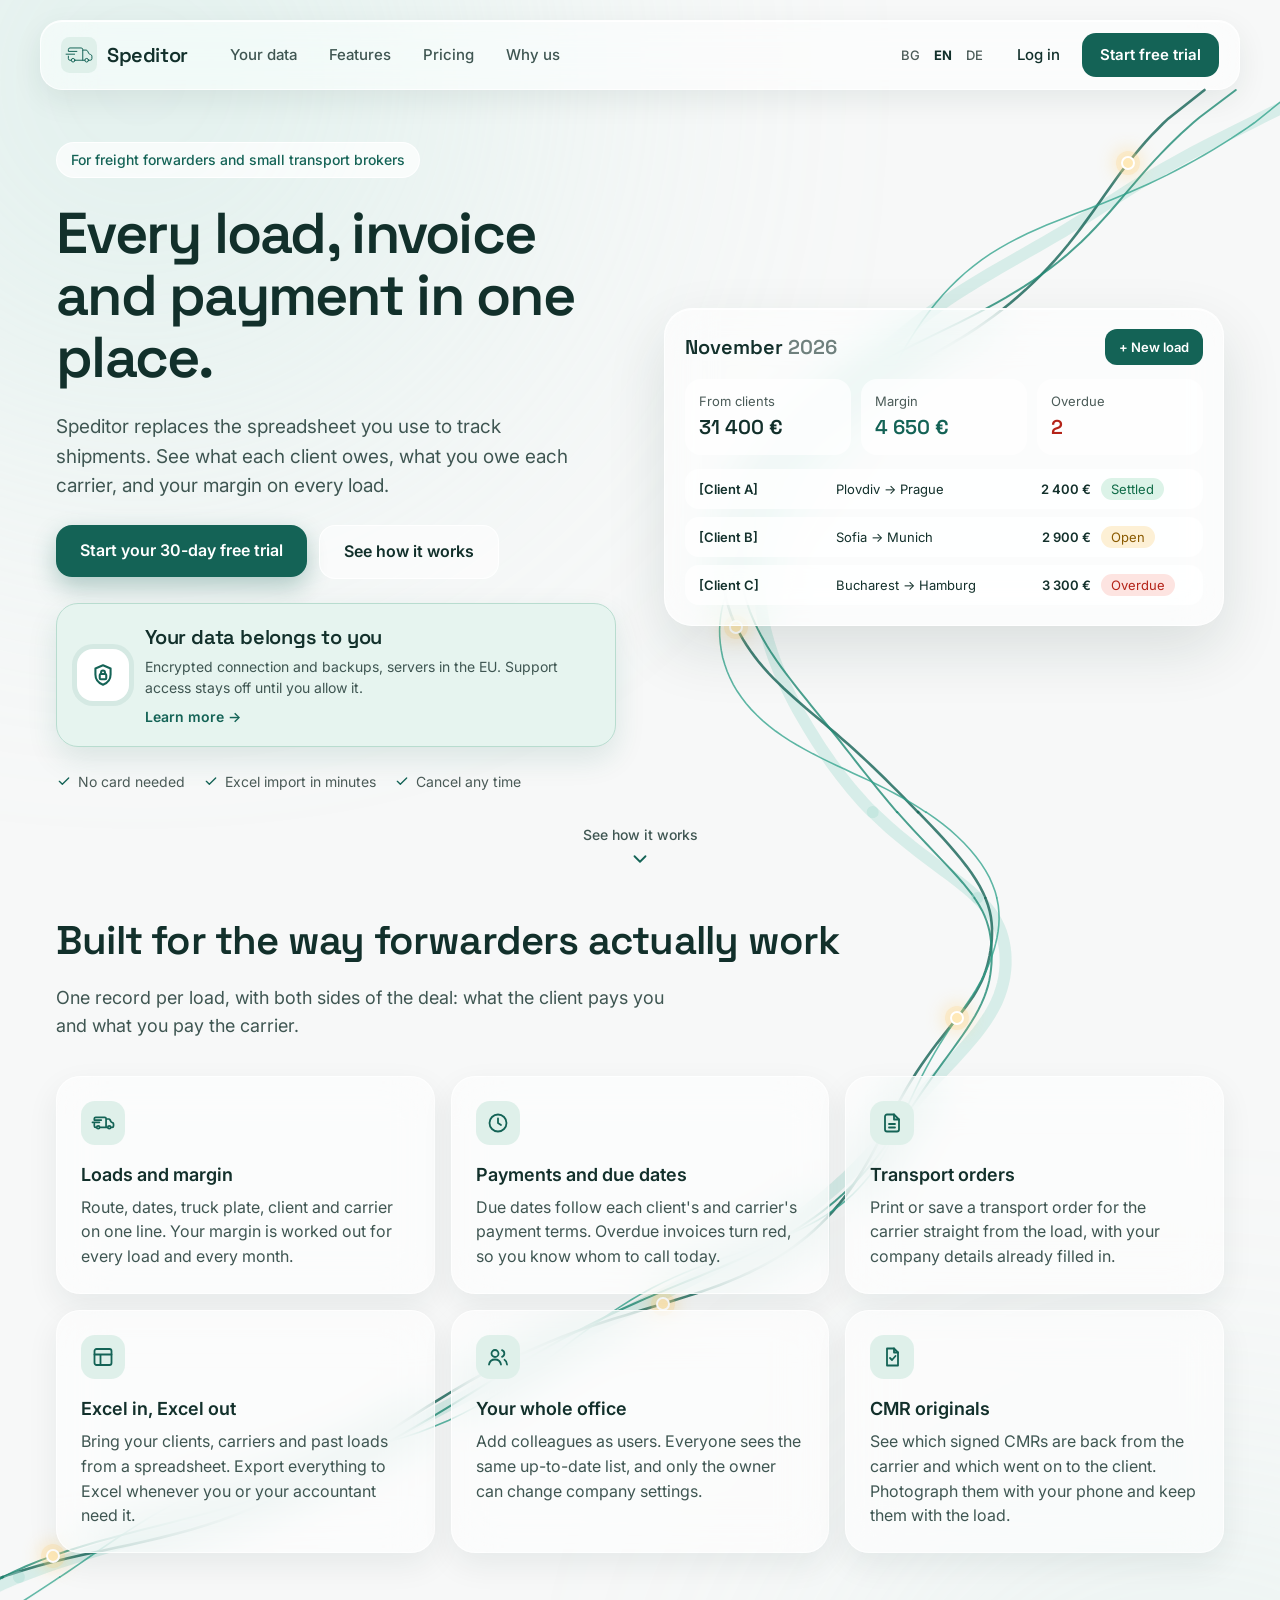
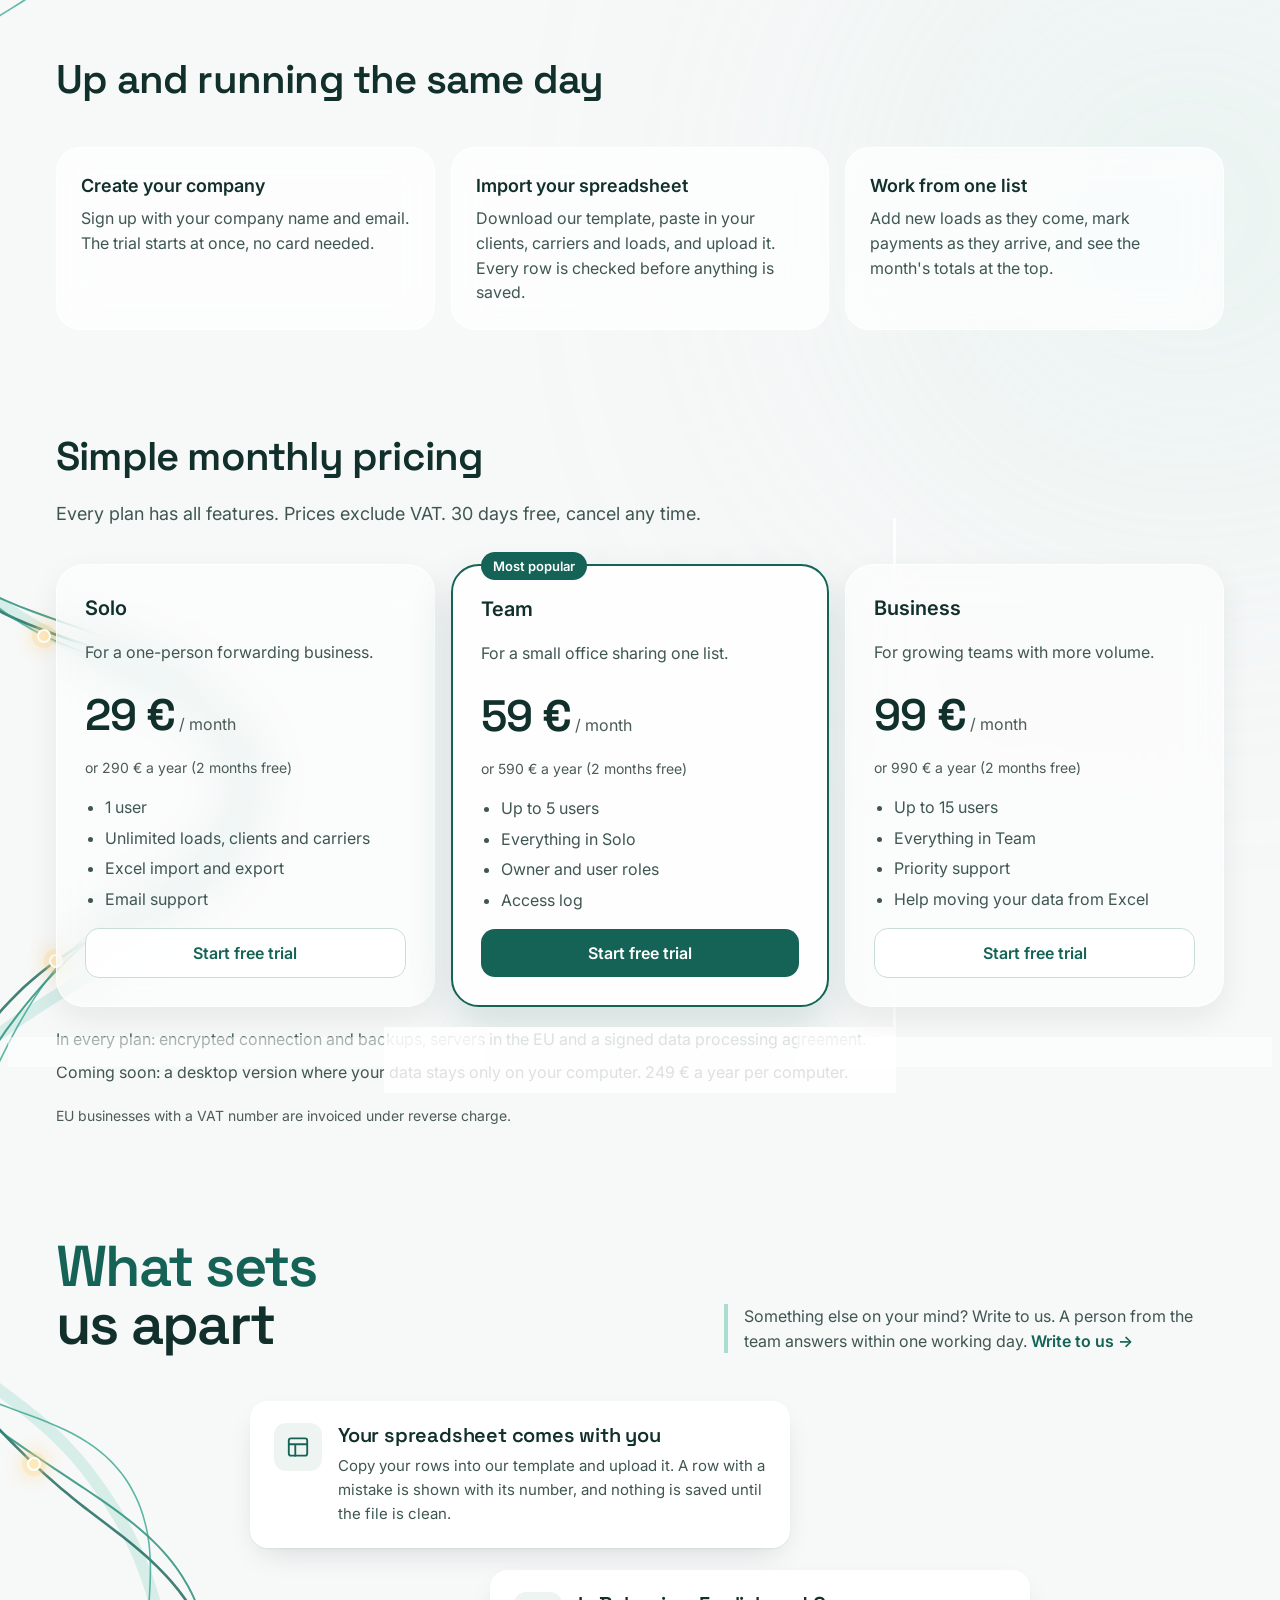
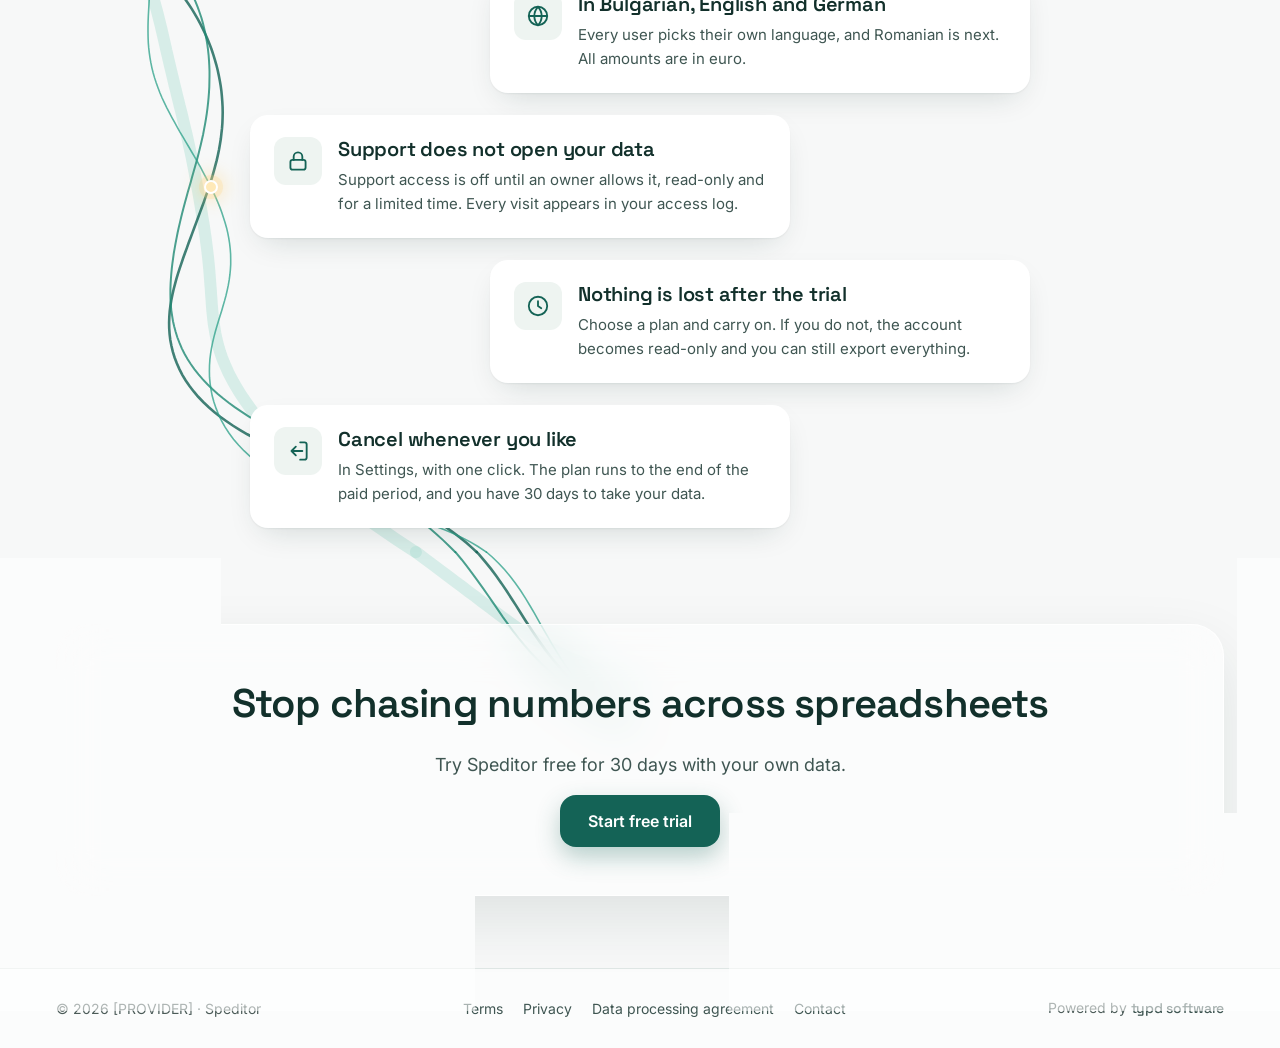
==== commit 0fd36134: "fix line and text" ====
--- a/index.html
+++ b/index.html
@@ -65,7 +65,7 @@
 
   <!-- Hero -->
   <section style="position: relative; max-width: 1200px; margin: 0 auto; padding: 52px 16px 20px; box-sizing: border-box; display: grid; grid-template-columns: repeat(auto-fit, minmax(min(100%, 460px), 1fr)); gap: 48px; align-items: center">
-    <svg class="seg-lines" aria-hidden="true" viewBox="0 0 1440 701" preserveAspectRatio="none"><polyline points="1394.7,0.0 1394.4,0.3 1384.8,8.5 1372.8,16.5 1358.2,24.4 1341.8,32.2 1324.2,39.7 1305.9,46.6 1287.6,53.1 1270.1,58.9 1254.0,64.2 1240.1,69.0 1229.2,73.5 1221.3,77.6 1215.6,81.6 1211.2,85.6 1207.6,89.8 1204.4,94.7 1201.1,100.2 1197.4,106.3 1192.7,112.7 1186.7,118.9 1179.1,124.7 1170.4,129.8 1160.9,134.6 1150.8,139.2 1140.3,143.6 1129.3,148.0 1118.3,152.4 1107.2,156.8 1096.3,161.4 1085.7,166.1 1075.6,171.1 1066.1,176.1 1056.8,181.1 1047.7,186.3 1038.7,191.6 1030.0,197.0 1021.5,202.6 1013.1,208.2 1004.9,214.0 996.9,219.8 989.0,225.8 981.3,231.8 973.6,238.0 966.0,244.3 958.6,250.7 951.4,257.2 944.3,263.8 937.4,270.6 930.8,277.4 924.4,284.2 918.4,291.1 912.7,298.0 907.2,305.0 902.0,311.9 896.9,318.8 892.1,325.7 887.6,332.6 883.2,339.5 879.1,346.4 875.2,353.2 871.6,359.9 868.2,366.6 865.0,373.3 862.0,379.8 859.3,386.4 856.7,392.8 854.3,399.2 852.1,405.5 850.0,411.8 848.1,418.0 846.2,424.3 844.4,430.5 842.6,436.6 841.0,442.7 839.5,448.6 838.2,454.4 837.0,460.1 836.1,465.6 835.5,471.0 835.1,476.1 835.0,481.2 835.1,486.2 835.5,491.2 836.1,496.3 836.9,501.5 837.9,506.8 839.1,512.1 840.4,517.5 841.9,523.1 843.5,528.7 845.2,534.4 846.9,540.1 848.8,545.7 850.7,551.4 852.8,557.1 855.0,562.9 857.4,568.7 860.0,574.5 862.7,580.4 865.7,586.4 868.9,592.5 872.3,598.6 876.2,604.9 880.3,611.3 884.8,617.9 889.4,624.6 894.3,631.4 899.2,638.3 904.2,645.2 909.3,652.1 914.3,659.1 919.0,666.0 923.6,672.9 928.0,679.8 932.5,686.7 937.3,693.6 942.4,700.7 942.7,701.0" fill="none" stroke="#a9ddd1" stroke-width="12" stroke-linecap="round" opacity="0.4" vector-effect="non-scaling-stroke"></polyline><polyline points="1284.5,0.0 1271.8,5.1 1254.2,13.6 1238.0,23.0 1223.6,32.9 1211.6,43.0 1202.4,52.9 1195.9,62.4 1191.6,71.4 1189.2,79.7 1188.0,87.2 1187.5,94.2 1186.9,101.0 1185.6,108.1 1183.1,115.8 1178.7,124.2 1172.9,133.1 1166.1,142.1 1158.5,151.2 1150.4,160.2 1141.9,169.0 1133.2,177.6 1124.5,185.7 1115.9,193.4 1107.7,200.5 1100.0,207.1 1092.1,213.5 1084.1,219.7 1075.9,225.6 1067.6,231.2 1059.2,236.5 1050.6,241.6 1042.0,246.5 1033.2,251.1 1024.3,255.5 1015.2,259.7 1006.0,263.8 996.7,267.7 987.3,271.4 977.9,275.0 968.6,278.6 959.3,282.1 950.1,285.6 941.0,289.1 932.1,292.8 923.5,296.6 915.0,300.5 906.8,304.5 898.8,308.7 890.9,313.1 883.3,317.6 876.0,322.4 868.9,327.3 862.1,332.4 855.5,337.7 849.3,343.3 843.4,349.0 837.8,354.9 832.6,361.0 827.8,367.2 823.3,373.5 819.1,379.9 815.3,386.4 811.8,393.0 808.6,399.6 805.8,406.2 803.2,412.7 800.9,419.3 798.8,426.1 796.9,433.1 795.3,440.3 794.0,447.7 793.1,455.2 792.6,462.8 792.7,470.5 793.2,478.2 794.4,485.7 796.0,493.0 798.1,499.9 800.6,506.6 803.5,513.1 806.6,519.3 810.0,525.3 813.7,531.1 817.5,536.8 821.5,542.3 825.7,547.7 830.0,553.0 834.5,558.2 839.2,563.3 844.0,568.3 849.1,573.1 854.3,577.8 859.6,582.3 865.2,586.8 870.9,591.1 876.7,595.2 882.9,599.3 889.3,603.5 895.8,607.7 902.6,612.1 909.4,616.7 916.3,621.4 923.1,626.4 929.9,631.6 936.8,637.2 943.4,643.2 949.6,649.3 955.2,655.2 960.4,661.0 965.3,666.7 970.1,672.3 975.0,677.9 980.1,683.8 985.7,690.0 991.7,696.6 996.1,701.0" fill="none" stroke="#146356" stroke-width="2.6" stroke-linecap="round" opacity="0.8" vector-effect="non-scaling-stroke"></polyline><polyline points="1315.8,0.0 1311.8,2.0 1294.4,11.4 1277.2,21.5 1260.7,32.0 1245.6,42.6 1232.6,52.7 1222.6,62.0 1215.7,70.3 1211.3,77.5 1208.8,83.8 1207.4,89.7 1206.4,95.6 1205.3,102.1 1203.7,109.5 1200.7,117.9 1195.9,127.0 1189.2,136.0 1181.4,144.3 1173.1,152.2 1164.1,159.8 1154.6,166.9 1144.7,173.7 1134.7,180.1 1124.6,186.0 1114.7,191.4 1105.2,196.4 1096.0,201.2 1086.8,205.8 1077.5,210.4 1068.1,214.8 1058.7,219.1 1049.3,223.2 1039.9,227.2 1030.4,231.2 1021.0,235.1 1011.5,238.9 1002.1,242.7 992.6,246.5 983.2,250.3 973.8,254.2 964.5,258.1 955.3,262.1 946.3,266.3 937.4,270.6 928.8,275.1 920.5,279.8 912.5,284.8 904.8,289.9 897.5,295.1 890.4,300.5 883.6,306.1 877.1,311.9 870.9,317.9 865.0,324.0 859.5,330.3 854.3,336.7 849.4,343.3 844.8,350.0 840.6,356.8 836.8,363.6 833.3,370.5 830.1,377.5 827.3,384.4 824.7,391.3 822.5,398.3 820.5,405.2 818.8,412.0 817.4,418.8 816.0,425.6 814.9,432.4 813.9,439.3 813.2,446.2 812.8,453.1 812.7,459.9 813.0,466.7 813.6,473.3 814.6,479.7 816.1,486.0 817.9,492.0 820.0,497.9 822.4,503.6 825.0,509.1 827.9,514.6 830.9,520.0 834.1,525.3 837.4,530.6 840.8,535.8 844.2,541.0 847.7,546.1 851.3,551.2 855.0,556.1 858.8,561.0 862.7,565.9 866.7,570.7 870.8,575.5 875.0,580.3 879.3,585.0 883.8,589.8 888.5,594.7 893.5,599.8 898.7,605.1 904.0,610.7 909.5,616.5 915.1,622.6 920.6,628.9 926.1,635.4 931.6,642.2 936.9,649.3 941.8,656.4 946.2,663.3 950.4,670.2 954.5,677.0 958.7,683.9 963.3,691.0 968.3,698.3 970.3,701.0" fill="none" stroke="#1f8a74" stroke-width="2" stroke-linecap="round" opacity="0.8" vector-effect="non-scaling-stroke"></polyline><polyline points="1375.4,0.0 1369.2,8.6 1357.4,22.3 1343.3,36.4 1327.6,50.1 1310.9,62.2 1294.0,72.2 1277.4,79.7 1262.0,84.8 1248.7,87.9 1238.5,89.6 1231.2,90.5 1225.5,91.3 1220.6,92.4 1215.9,94.4 1211.0,97.7 1205.7,102.2 1199.7,107.5 1192.8,112.7 1184.7,117.2 1175.3,120.3 1164.7,122.3 1153.5,123.8 1141.8,125.1 1129.7,126.5 1117.4,128.1 1105.1,130.2 1093.0,133.1 1081.2,136.8 1069.9,141.6 1059.4,147.1 1050.1,153.2 1041.6,159.7 1033.6,166.8 1026.2,174.4 1019.3,182.6 1012.9,191.1 1006.9,200.0 1001.3,209.3 996.1,218.8 991.1,228.5 986.3,238.4 981.7,248.4 977.1,258.4 972.6,268.4 968.3,278.2 963.9,287.8 959.7,297.0 955.6,305.9 951.5,314.3 947.5,322.4 943.4,330.0 939.2,337.3 934.9,344.2 930.4,350.7 925.9,356.8 921.2,362.5 916.5,367.9 911.6,373.0 906.6,377.8 901.6,382.4 896.4,386.8 891.2,391.0 885.9,395.2 880.6,399.3 875.1,403.4 869.6,407.5 864.0,411.7 858.5,416.0 852.9,420.3 847.3,424.7 841.6,429.3 836.0,433.9 830.5,438.6 825.1,443.4 819.8,448.4 814.8,453.7 810.0,459.3 805.6,465.3 801.6,471.7 798.1,478.6 795.2,485.7 792.8,493.1 791.0,500.6 789.7,508.2 788.9,515.8 788.6,523.3 788.7,530.8 789.2,538.1 790.2,545.3 791.5,552.3 793.2,559.4 795.5,566.5 798.2,573.5 801.4,580.4 805.2,587.3 809.5,594.0 814.4,600.5 819.8,606.8 825.7,612.8 832.3,618.6 839.4,624.0 847.1,629.0 855.1,633.5 863.5,637.4 872.1,641.1 881.0,644.3 890.0,647.4 899.1,650.3 908.2,653.2 917.3,656.1 926.2,659.3 934.9,662.7 943.2,666.1 951.2,669.5 959.0,672.7 966.7,675.8 974.3,678.7 981.9,681.6 989.7,684.6 997.4,687.7 1005.8,691.2 1016.0,696.0 1025.1,701.0" fill="none" stroke="#2aa088" stroke-width="1.6" stroke-linecap="round" opacity="0.75" vector-effect="non-scaling-stroke"></polyline></svg><span class="pl-dot" style="left: calc(50% + 476px); top: 8.901%"></span><span class="pl-dot" style="left: calc(50% + 90px); top: 74.936%"></span>
+    <svg class="seg-lines" aria-hidden="true" viewBox="0 0 1440 701" preserveAspectRatio="none"><polyline points="1394.7,0.0 1355.9,20.0 1348.7,23.5 1340.7,27.4 1332.1,31.6 1322.9,36.0 1313.4,40.7 1303.5,45.5 1293.5,50.4 1283.3,55.5 1273.2,60.6 1263.3,65.8 1253.5,71.0 1244.0,76.2 1234.8,81.4 1225.8,86.6 1217.1,91.8 1208.7,96.9 1200.4,102.1 1192.2,107.2 1184.0,112.3 1175.9,117.4 1167.7,122.5 1159.4,127.5 1150.9,132.5 1142.4,137.6 1133.7,142.6 1124.8,147.6 1115.8,152.6 1106.8,157.6 1097.6,162.7 1088.5,167.8 1079.3,172.9 1070.1,178.1 1061.1,183.3 1052.1,188.7 1043.2,194.0 1034.4,199.5 1025.8,205.1 1017.3,210.7 1009.0,216.5 1000.9,222.3 993.0,228.2 985.2,234.3 977.6,240.4 970.2,246.6 963.0,252.8 956.0,259.2 949.2,265.6 942.6,272.1 936.3,278.7 930.1,285.3 924.1,291.9 918.4,298.6 912.9,305.3 907.6,312.0 902.5,318.7 897.7,325.4 893.0,332.2 888.6,338.9 884.5,345.6 880.5,352.2 876.7,358.9 873.2,365.5 869.8,372.1 866.6,378.6 863.7,385.0 860.9,391.5 858.3,397.8 855.8,404.1 853.6,410.4 851.5,416.5 849.6,422.7 847.8,428.7 846.3,434.7 844.9,440.6 843.6,446.4 842.6,452.2 841.7,457.9 841.0,463.6 840.5,469.2 840.2,474.8 840.0,480.3 840.1,485.8 840.3,491.3 840.7,496.8 841.3,502.2 842.1,507.7 843.0,513.2 844.1,518.7 845.4,524.2 846.9,529.8 848.5,535.4 850.3,541.1 852.2,546.8 854.3,552.5 856.6,558.3 859.1,564.2 861.7,570.1 864.5,576.1 867.5,582.1 870.6,588.2 873.9,594.4 877.3,600.6 881.0,606.9 884.8,613.2 888.7,619.6 892.8,626.0 897.0,632.5 901.4,639.0 906.0,645.5 910.7,652.1 915.6,658.6 920.6,665.2 925.9,671.7 931.4,678.3 937.1,684.8 943.1,691.3 949.4,697.8 952.7,701.0" fill="none" stroke="#a9ddd1" stroke-width="12" stroke-linecap="round" opacity="0.4" vector-effect="non-scaling-stroke"></polyline><polyline points="1284.5,0.0 1248.2,27.8 1242.8,32.8 1237.2,38.3 1231.4,44.1 1225.5,50.4 1219.5,57.1 1213.6,64.0 1207.7,71.3 1201.8,78.7 1196.0,86.4 1190.3,94.1 1184.6,102.0 1178.8,109.9 1173.0,117.9 1167.1,125.8 1161.1,133.8 1154.9,141.7 1148.6,149.5 1142.0,157.2 1135.2,164.8 1128.1,172.3 1120.9,179.6 1113.5,186.7 1105.8,193.7 1098.0,200.4 1090.1,206.9 1082.0,213.2 1073.8,219.3 1065.4,225.1 1057.0,230.8 1048.5,236.2 1039.9,241.4 1031.2,246.4 1022.5,251.3 1013.7,256.0 1005.0,260.6 996.2,265.0 987.4,269.3 978.6,273.6 969.9,277.8 961.3,282.0 952.7,286.2 944.2,290.4 935.9,294.6 927.6,298.8 919.6,303.2 911.7,307.6 904.0,312.1 896.5,316.7 889.2,321.4 882.2,326.3 875.4,331.3 868.8,336.4 862.6,341.7 856.6,347.1 850.9,352.6 845.4,358.3 840.3,364.1 835.5,370.1 831.0,376.1 826.8,382.3 822.9,388.6 819.4,395.0 816.1,401.5 813.2,408.1 810.7,414.7 808.4,421.4 806.5,428.2 805.0,435.0 803.8,441.9 802.9,448.8 802.4,455.7 802.3,462.5 802.5,469.4 803.0,476.2 804.0,482.9 805.2,489.6 806.8,496.2 808.8,502.6 811.0,509.0 813.6,515.2 816.5,521.4 819.6,527.3 823.0,533.2 826.7,538.9 830.6,544.5 834.7,549.9 839.0,555.3 843.6,560.5 848.3,565.7 853.3,570.7 858.4,575.7 863.6,580.6 869.1,585.5 874.6,590.3 880.3,595.1 886.0,600.0 891.9,604.8 897.9,609.7 903.9,614.6 909.9,619.6 916.0,624.6 922.1,629.8 928.3,635.0 934.4,640.3 940.6,645.8 946.7,651.3 952.9,657.0 959.1,662.8 965.3,668.7 971.6,674.8 978.0,680.9 984.4,687.3 990.9,693.7 997.4,700.3 998.1,701.0" fill="none" stroke="#146356" stroke-width="2.6" stroke-linecap="round" opacity="0.8" vector-effect="non-scaling-stroke"></polyline><polyline points="1315.8,0.0 1279.4,26.6 1273.7,31.4 1267.6,36.7 1261.2,42.3 1254.7,48.3 1248.1,54.6 1241.4,61.3 1234.8,68.1 1228.2,75.1 1221.6,82.3 1215.2,89.6 1208.7,96.9 1202.3,104.2 1195.8,111.6 1189.3,118.9 1182.6,126.1 1175.8,133.2 1168.8,140.3 1161.5,147.2 1154.0,153.9 1146.3,160.5 1138.3,166.9 1130.0,173.1 1121.6,179.1 1113.0,185.0 1104.2,190.6 1095.2,196.0 1086.2,201.3 1077.0,206.3 1067.8,211.2 1058.6,216.0 1049.3,220.7 1040.1,225.2 1030.8,229.7 1021.6,234.1 1012.4,238.4 1003.3,242.7 994.2,247.0 985.3,251.4 976.4,255.7 967.7,260.2 959.1,264.6 950.6,269.2 942.4,273.9 934.3,278.6 926.4,283.5 918.8,288.5 911.4,293.7 904.2,298.9 897.4,304.3 890.7,309.9 884.4,315.5 878.3,321.4 872.6,327.3 867.1,333.3 862.0,339.5 857.1,345.7 852.6,352.1 848.3,358.5 844.4,365.0 840.7,371.6 837.4,378.2 834.4,384.9 831.6,391.6 829.2,398.3 827.0,405.0 825.1,411.7 823.5,418.4 822.2,425.1 821.2,431.8 820.5,438.4 820.0,445.0 819.8,451.5 819.9,458.0 820.3,464.3 821.0,470.7 821.9,476.9 823.1,483.0 824.5,489.1 826.2,495.0 828.1,500.9 830.2,506.7 832.6,512.3 835.1,517.9 837.9,523.5 840.8,528.9 843.9,534.3 847.1,539.6 850.5,544.9 854.1,550.1 857.7,555.3 861.6,560.5 865.5,565.7 869.6,570.9 873.7,576.2 878.0,581.4 882.4,586.8 886.9,592.1 891.4,597.6 896.1,603.2 900.8,608.8 905.6,614.5 910.5,620.4 915.4,626.4 920.4,632.4 925.4,638.6 930.5,644.9 935.6,651.3 940.9,657.8 946.2,664.3 951.7,671.0 957.2,677.7 963.0,684.5 968.8,691.4 974.9,698.3 977.2,701.0" fill="none" stroke="#1f8a74" stroke-width="2" stroke-linecap="round" opacity="0.8" vector-effect="non-scaling-stroke"></polyline><polyline points="1375.4,0.0 1334.4,31.8 1327.2,36.7 1319.5,41.7 1311.3,47.0 1302.6,52.3 1293.7,57.6 1284.5,62.9 1275.1,68.1 1265.7,73.1 1256.3,77.9 1246.9,82.6 1237.6,87.0 1228.4,91.2 1219.3,95.2 1210.2,99.0 1201.1,102.7 1192.1,106.3 1182.9,109.8 1173.8,113.2 1164.5,116.7 1155.1,120.1 1145.7,123.7 1136.2,127.3 1126.6,131.1 1117.0,135.1 1107.4,139.3 1097.9,143.8 1088.5,148.6 1079.3,153.7 1070.3,159.1 1061.6,164.9 1053.1,171.1 1045.0,177.6 1037.2,184.5 1029.7,191.7 1022.5,199.2 1015.7,207.0 1009.2,215.0 1002.9,223.2 997.0,231.6 991.3,240.1 985.8,248.7 980.6,257.3 975.5,265.8 970.5,274.3 965.7,282.8 961.0,291.0 956.3,299.1 951.7,307.0 947.1,314.7 942.5,322.2 937.9,329.4 933.3,336.3 928.7,343.0 924.0,349.5 919.2,355.7 914.5,361.6 909.6,367.3 904.7,372.9 899.7,378.2 894.7,383.4 889.6,388.5 884.5,393.4 879.4,398.3 874.2,403.1 869.1,407.9 863.9,412.6 858.8,417.5 853.7,422.3 848.6,427.2 843.7,432.2 838.9,437.3 834.3,442.6 829.8,447.9 825.5,453.4 821.5,459.1 817.7,464.9 814.2,470.9 811.1,477.1 808.3,483.3 805.8,489.8 803.7,496.3 802.1,502.9 800.8,509.7 800.0,516.5 799.6,523.3 799.7,530.2 800.3,537.0 801.3,543.9 802.7,550.7 804.7,557.4 807.1,564.1 810.0,570.6 813.3,577.0 817.1,583.3 821.4,589.4 826.1,595.3 831.2,601.1 836.7,606.6 842.6,612.0 848.9,617.1 855.5,622.1 862.4,626.8 869.6,631.4 877.0,635.7 884.7,639.9 892.5,644.0 900.4,647.9 908.5,651.8 916.6,655.5 924.9,659.3 933.1,663.0 941.4,666.7 949.8,670.5 958.1,674.5 966.4,678.5 974.7,682.7 983.0,687.1 991.2,691.8 999.3,696.7 1006.0,701.0" fill="none" stroke="#2aa088" stroke-width="1.6" stroke-linecap="round" opacity="0.75" vector-effect="non-scaling-stroke"></polyline></svg><span class="pl-dot" style="left: calc(50% + 488px); top: 10.168%"></span><span class="pl-dot" style="left: calc(50% + 96px); top: 74.373%"></span>
     <div style="display: flex; flex-direction: column; gap: 24px">
       <span style="align-self: flex-start; padding: 6px 14px; border-radius: 999px; background: rgba(255,255,255,0.7); border: 1px solid rgba(255,255,255,0.9); font-size: 14px; font-weight: 500; color: #146356">For freight forwarders and small transport brokers</span>
       <h1 style="margin: 0; font-family: 'Space Grotesk', sans-serif; font-weight: 600; font-size: clamp(2.4rem, 5vw, 3.6rem); line-height: 1.08; letter-spacing: -0.03em">Every load, invoice and payment in one place.</h1>
@@ -78,7 +78,7 @@
         <span style="width: 52px; height: 52px; flex-shrink: 0; border-radius: 16px; background: #ffffff; display: flex; align-items: center; justify-content: center; box-shadow: 0 0 0 5px rgba(20,99,86,0.08)"><svg aria-hidden="true" width="26" height="26" viewBox="0 0 24 24" fill="none" stroke="#146356" stroke-width="1.9" stroke-linecap="round" stroke-linejoin="round"><path d="M12 3 5 6v5.5c0 4.3 2.9 7.9 7 9.5 4.1-1.6 7-5.2 7-9.5V6z"></path><rect x="9" y="11" width="6" height="5" rx="1"></rect><path d="M10.2 11V9.6a1.8 1.8 0 0 1 3.6 0V11"></path></svg></span>
         <span style="display: flex; flex-direction: column; gap: 3px">
           <strong style="font-family: 'Space Grotesk', sans-serif; font-size: 20px; font-weight: 600; letter-spacing: -0.01em">Your data belongs to you</strong>
-          <span style="font-size: 14px; color: #3f5652">Support access stays off until you allow it. Servers in the EU.</span>
+          <span style="font-size: 14px; color: #3f5652">Encrypted connection and backups, servers in the EU. Support access stays off until you allow it.</span>
           <span style="margin-top: 4px; font-size: 14px; font-weight: 600; color: #146356">Learn more →</span>
         </span>
       </a>
@@ -110,7 +110,7 @@
 
   <!-- Scroll cue -->
   <div style="position: relative; display: flex; justify-content: center; padding: 4px 16px 20px">
-    <svg class="seg-lines" aria-hidden="true" viewBox="0 0 1440 85" preserveAspectRatio="none"><polyline points="942.7,0.0 948.1,6.8 954.6,14.1 961.9,21.4 970.3,28.9 980.5,36.6 992.4,44.1 1005.4,51.4 1019.1,58.4 1032.8,65.1 1046.2,71.3 1058.5,77.2 1069.3,82.5 1073.7,85.0" fill="none" stroke="#a9ddd1" stroke-width="12" stroke-linecap="round" opacity="0.4" vector-effect="non-scaling-stroke"></polyline><polyline points="996.1,0.0 998.9,2.8 1008.2,11.1 1019.2,20.5 1031.0,30.7 1043.1,41.3 1054.9,52.0 1065.8,62.4 1075.1,72.2 1082.0,81.0 1084.2,85.0" fill="none" stroke="#146356" stroke-width="2.6" stroke-linecap="round" opacity="0.8" vector-effect="non-scaling-stroke"></polyline><polyline points="970.3,0.0 974.0,4.9 980.5,13.0 988.7,21.6 998.8,30.9 1010.2,40.6 1022.5,50.5 1035.0,60.2 1047.0,69.5 1058.1,78.1 1066.5,85.0" fill="none" stroke="#1f8a74" stroke-width="2" stroke-linecap="round" opacity="0.8" vector-effect="non-scaling-stroke"></polyline><polyline points="1025.1,0.0 1027.7,1.4 1040.1,9.6 1052.6,19.3 1064.7,30.3 1075.8,42.0 1085.5,53.8 1093.2,65.3 1098.2,75.7 1100.3,84.7 1100.3,85.0" fill="none" stroke="#2aa088" stroke-width="1.6" stroke-linecap="round" opacity="0.75" vector-effect="non-scaling-stroke"></polyline></svg>
+    <svg class="seg-lines" aria-hidden="true" viewBox="0 0 1440 85" preserveAspectRatio="none"><polyline points="952.7,0.0 956.0,3.2 962.8,9.6 969.9,16.0 977.3,22.3 984.8,28.5 992.5,34.6 1000.3,40.6 1008.2,46.5 1015.9,52.3 1023.5,57.9 1030.8,63.3 1037.9,68.7 1044.5,73.9 1050.6,79.0 1056.2,84.0 1057.3,85.0" fill="none" stroke="#a9ddd1" stroke-width="12" stroke-linecap="round" opacity="0.4" vector-effect="non-scaling-stroke"></polyline><polyline points="998.1,0.0 1004.0,6.0 1010.5,12.7 1017.0,19.6 1023.4,26.5 1029.6,33.4 1035.6,40.3 1041.3,47.1 1046.6,53.9 1051.5,60.6 1055.9,67.2 1059.7,73.6 1063.0,79.9 1065.3,85.0" fill="none" stroke="#146356" stroke-width="2.6" stroke-linecap="round" opacity="0.8" vector-effect="non-scaling-stroke"></polyline><polyline points="977.2,0.0 981.1,4.3 987.4,11.3 993.8,18.2 1000.4,25.2 1006.9,32.0 1013.4,38.8 1019.8,45.5 1026.0,52.0 1032.0,58.3 1037.7,64.5 1042.9,70.4 1047.7,76.2 1052.1,81.8 1054.4,85.0" fill="none" stroke="#1f8a74" stroke-width="2" stroke-linecap="round" opacity="0.8" vector-effect="non-scaling-stroke"></polyline><polyline points="1006.0,0.0 1007.3,0.8 1015.2,6.3 1022.9,12.0 1030.3,18.0 1037.3,24.3 1044.0,30.8 1050.2,37.4 1056.0,44.3 1061.1,51.2 1065.6,58.2 1069.5,65.2 1072.6,72.2 1075.2,79.1 1076.8,85.0" fill="none" stroke="#2aa088" stroke-width="1.6" stroke-linecap="round" opacity="0.75" vector-effect="non-scaling-stroke"></polyline></svg>
     <a href="#features" style="display: inline-flex; flex-direction: column; align-items: center; gap: 2px; padding: 8px 14px; border-radius: 14px; font-size: 14px; font-weight: 500; color: #3f5652">
       <span>See how it works</span>
       <svg class="cue-arrow" aria-hidden="true" width="22" height="22" viewBox="0 0 24 24" fill="none" stroke="#146356" stroke-width="2" stroke-linecap="round" stroke-linejoin="round"><path d="m6 9 6 6 6-6"></path></svg>
@@ -119,7 +119,7 @@
 
   <!-- Features -->
   <section id="features" style="position: relative; max-width: 1200px; margin: 0 auto; padding: 12px 16px 24px; box-sizing: border-box">
-    <svg class="seg-lines" aria-hidden="true" viewBox="0 0 1440 679" preserveAspectRatio="none"><polyline points="1073.7,0.0 1077.7,2.2 1083.0,6.0 1085.8,8.8 1087.3,11.0 1088.1,13.2 1088.5,16.4 1088.2,20.6 1087.4,25.9 1086.1,32.0 1084.8,38.8 1083.8,46.2 1083.9,53.9 1085.3,61.4 1087.4,68.1 1090.0,74.3 1092.5,80.0 1094.8,85.4 1096.6,90.6 1097.7,95.7 1097.8,100.9 1096.6,106.6 1093.7,112.8 1088.3,119.7 1080.6,127.1 1071.2,134.8 1060.4,142.7 1049.0,150.6 1037.5,158.4 1026.3,165.9 1016.1,173.0 1007.5,179.6 1001.1,185.6 996.4,191.0 992.6,196.2 989.5,201.3 986.8,206.4 984.3,211.9 981.7,217.7 978.8,224.1 975.3,230.9 971.0,238.0 965.8,245.0 960.3,251.5 954.7,257.7 948.9,263.7 942.8,269.6 936.6,275.4 930.3,281.1 923.8,286.7 917.2,292.2 910.5,297.6 903.9,302.9 897.3,308.1 890.7,313.3 884.1,318.5 877.3,323.7 870.4,328.9 863.2,334.1 855.8,339.1 848.1,344.1 840.0,349.0 831.5,353.8 822.7,358.6 813.7,363.2 804.4,367.9 794.9,372.5 785.2,377.1 775.2,381.8 764.9,386.4 754.5,391.1 743.7,395.9 732.7,400.8 721.4,405.8 709.8,411.0 697.9,416.3 685.8,421.9 673.4,427.8 660.9,433.9 648.2,440.2 635.4,446.9 622.4,453.9 609.4,461.1 596.2,468.5 582.6,476.3 568.7,484.3 554.6,492.5 540.3,500.9 525.9,509.3 511.5,517.8 497.1,526.3 482.7,534.6 468.5,542.7 454.1,550.7 439.5,558.5 424.7,566.0 409.7,573.2 394.7,580.1 379.8,586.6 364.9,592.7 350.2,598.5 335.7,603.9 321.6,609.0 308.1,613.8 295.3,618.5 282.9,623.1 270.6,627.7 258.3,632.1 245.7,636.5 232.7,640.7 219.1,644.7 204.7,648.6 189.3,652.3 172.2,655.6 153.1,658.8 132.7,662.0 111.5,665.5 90.4,669.5 69.8,674.1 51.7,679.0" fill="none" stroke="#a9ddd1" stroke-width="12" stroke-linecap="round" opacity="0.4" vector-effect="non-scaling-stroke"></polyline><polyline points="1084.2,0.0 1085.9,3.2 1086.8,8.2 1086.1,11.4 1084.7,13.5 1082.9,15.8 1080.6,18.8 1077.8,23.0 1074.5,28.3 1071.0,35.1 1067.8,43.6 1065.8,53.8 1065.5,64.1 1066.3,73.0 1067.5,80.5 1068.5,86.4 1069.0,90.7 1069.0,93.2 1068.9,93.7 1068.9,92.7 1069.4,91.6 1069.7,91.6 1067.8,93.9 1062.5,98.5 1054.6,104.7 1045.0,112.1 1034.3,120.3 1023.3,129.2 1012.4,138.7 1002.3,148.3 993.3,158.0 986.2,167.3 981.1,176.0 977.6,184.1 975.2,191.8 973.6,199.0 972.6,206.0 971.8,212.9 970.8,220.0 969.3,227.5 967.1,235.4 964.0,243.6 960.4,251.6 956.7,259.4 952.6,267.1 948.3,274.8 943.8,282.3 939.0,289.7 934.0,296.9 928.9,303.9 923.6,310.7 918.3,317.2 913.0,323.5 907.5,329.6 901.7,335.7 895.6,341.8 889.1,347.8 882.1,353.8 874.6,359.6 866.5,365.2 857.8,370.6 848.6,375.7 839.0,380.3 829.2,384.5 818.9,388.5 808.3,392.1 797.3,395.5 785.9,398.7 774.2,401.5 762.2,404.2 749.9,406.6 737.2,409.0 724.3,411.2 711.1,413.5 697.6,415.8 684.0,418.3 670.3,421.2 656.5,424.4 642.6,428.1 628.8,432.3 615.1,437.2 601.5,442.8 587.9,449.1 574.3,456.1 560.6,464.0 546.8,472.7 533.0,482.1 519.3,492.2 505.7,502.9 492.2,513.9 478.9,525.0 465.9,536.2 452.8,547.4 439.5,558.4 425.9,569.1 412.1,579.3 398.2,588.9 384.2,597.7 370.2,605.8 356.1,613.0 342.2,619.3 328.6,624.8 315.5,629.6 302.8,633.8 290.3,637.7 277.6,641.2 264.6,644.5 251.2,647.4 237.2,650.0 222.5,652.1 206.9,653.8 190.3,654.9 172.1,655.3 152.0,655.1 130.6,654.9 108.6,655.3 86.6,656.8 65.4,659.8 45.4,664.3 27.2,670.4 10.9,677.8 9.1,679.0" fill="none" stroke="#146356" stroke-width="2.6" stroke-linecap="round" opacity="0.8" vector-effect="non-scaling-stroke"></polyline><polyline points="1066.5,0.0 1067.4,0.8 1074.2,7.2 1077.5,11.6 1078.0,13.7 1077.4,14.2 1076.8,14.1 1076.3,15.0 1075.5,17.6 1074.0,21.8 1072.0,27.6 1069.9,34.8 1068.0,43.7 1067.4,53.8 1068.4,63.7 1070.5,72.1 1072.9,79.0 1075.2,84.6 1077.1,89.0 1078.5,92.3 1079.5,94.4 1080.3,95.9 1080.8,97.9 1080.4,101.0 1077.5,106.2 1071.8,113.1 1063.7,121.2 1054.0,130.0 1043.6,139.3 1032.8,148.8 1022.4,158.3 1012.9,167.3 1005.0,175.8 999.2,183.3 995.3,189.9 992.4,196.1 990.3,201.8 988.7,207.5 987.1,213.3 985.5,219.6 983.4,226.4 980.6,233.9 976.8,241.9 972.1,249.9 967.0,257.2 961.9,264.0 956.5,270.7 950.8,277.2 944.9,283.4 938.8,289.5 932.5,295.4 926.1,301.1 919.5,306.6 912.9,311.8 906.3,316.9 899.6,322.0 892.7,327.0 885.6,331.9 878.2,336.8 870.5,341.6 862.4,346.3 854.0,350.9 845.1,355.2 835.8,359.3 826.2,363.2 816.3,366.9 806.2,370.5 795.9,374.0 785.4,377.5 774.7,380.9 763.7,384.4 752.5,387.9 741.2,391.5 729.6,395.3 717.9,399.3 705.9,403.5 693.8,408.2 681.5,413.2 669.1,418.7 656.6,424.8 644.1,431.4 631.6,438.5 619.0,446.2 606.5,454.4 593.9,463.2 581.0,472.4 567.8,482.1 554.5,492.1 540.9,502.4 527.3,512.7 513.5,523.0 499.7,533.1 486.0,542.8 472.2,552.1 458.2,561.0 443.7,569.3 428.9,576.9 413.9,583.9 398.7,590.1 383.3,595.5 367.9,600.3 352.6,604.4 337.4,608.0 322.5,611.2 308.2,614.0 294.5,616.8 281.1,619.6 267.9,622.4 254.6,625.1 241.3,627.8 227.7,630.4 213.6,632.9 199.0,635.4 183.6,637.8 166.9,640.2 148.1,642.9 128.1,646.5 107.4,651.3 86.8,657.3 66.9,664.7 48.4,673.0 37.5,679.0" fill="none" stroke="#1f8a74" stroke-width="2" stroke-linecap="round" opacity="0.8" vector-effect="non-scaling-stroke"></polyline><polyline points="1100.3,0.0 1099.8,6.9 1097.7,12.5 1094.4,17.0 1090.5,21.2 1086.1,25.5 1081.3,30.5 1076.5,36.6 1072.0,44.3 1068.7,53.9 1067.2,63.9 1066.8,73.0 1066.8,80.7 1066.7,86.9 1066.2,91.3 1065.3,93.5 1064.4,93.4 1064.0,91.3 1064.4,88.9 1065.1,87.5 1063.7,88.8 1059.1,93.0 1051.7,99.4 1042.7,107.5 1032.7,117.0 1022.5,127.8 1012.7,139.3 1003.7,151.0 996.2,162.4 990.8,172.9 987.5,182.3 985.6,190.6 984.8,198.2 984.6,205.2 984.7,212.1 984.6,219.2 984.1,226.8 982.8,235.2 980.3,244.3 976.7,253.5 972.7,262.0 968.5,269.9 963.9,277.4 958.8,284.7 953.4,291.5 947.5,298.0 941.3,304.1 934.7,309.7 927.9,314.9 920.8,319.7 913.6,324.1 906.1,328.3 898.2,332.3 889.9,336.2 881.3,339.9 872.2,343.4 862.6,346.6 852.7,349.4 842.4,351.9 831.7,354.0 820.7,355.9 809.6,357.7 798.4,359.4 787.2,361.2 776.0,363.2 764.7,365.4 753.6,368.0 742.5,371.1 731.6,374.8 720.8,379.3 710.1,384.7 699.5,391.1 689.0,398.7 678.6,407.3 668.3,417.0 658.1,427.8 647.8,439.5 637.6,451.9 627.3,464.8 616.7,478.0 605.7,491.1 594.0,504.1 581.7,516.5 568.6,527.9 554.9,537.9 540.4,546.5 525.3,553.3 509.6,558.3 493.4,561.7 476.7,563.6 459.4,564.1 441.5,563.6 423.2,562.1 404.6,560.2 386.1,558.2 367.8,556.5 349.9,555.5 332.6,555.7 315.9,557.1 300.0,559.9 285.1,564.3 271.6,570.1 259.4,576.9 248.3,584.6 238.1,593.1 228.4,602.4 219.0,612.6 209.4,623.8 199.2,636.0 188.1,649.2 175.0,663.7 159.6,679.0" fill="none" stroke="#2aa088" stroke-width="1.6" stroke-linecap="round" opacity="0.75" vector-effect="non-scaling-stroke"></polyline></svg><span class="pl-dot" style="left: calc(50% + 314px); top: 17.718%"></span><span class="pl-dot" style="left: calc(50% + 30px); top: 59.889%"></span><span class="pl-dot" style="left: calc(50% + -589px); top: 96.450%"></span>
+    <svg class="seg-lines" aria-hidden="true" viewBox="0 0 1440 679" preserveAspectRatio="none"><polyline points="1057.3,0.0 1061.3,3.9 1065.9,8.8 1069.9,13.7 1073.4,18.6 1076.3,23.6 1078.8,28.7 1080.9,33.8 1082.5,39.1 1083.8,44.5 1084.8,50.0 1085.4,55.6 1085.6,61.4 1085.6,67.2 1085.1,73.1 1084.3,79.2 1083.0,85.3 1081.3,91.5 1079.2,97.7 1076.5,104.1 1073.3,110.4 1069.6,116.9 1065.4,123.3 1060.7,129.9 1055.7,136.4 1050.3,142.9 1044.6,149.5 1038.8,156.0 1032.8,162.6 1026.7,169.0 1020.7,175.5 1014.7,181.9 1008.8,188.3 1003.1,194.6 997.5,200.9 992.0,207.1 986.6,213.3 981.3,219.5 976.1,225.6 970.9,231.7 965.7,237.7 960.4,243.8 955.1,249.8 949.6,255.7 944.1,261.6 938.4,267.5 932.6,273.3 926.7,279.0 920.5,284.7 914.3,290.3 907.8,295.8 901.2,301.3 894.5,306.7 887.6,312.0 880.4,317.3 873.2,322.5 865.7,327.7 858.0,332.8 850.2,337.9 842.1,342.9 833.8,347.9 825.2,352.9 816.5,357.9 807.5,362.8 798.3,367.8 788.8,372.8 779.0,377.8 769.1,382.9 758.8,388.0 748.4,393.2 737.7,398.5 726.7,403.9 715.5,409.4 704.1,415.0 692.4,420.8 680.6,426.8 668.5,432.9 656.2,439.2 643.7,445.6 631.0,452.2 618.1,459.0 605.1,465.9 591.8,473.0 578.5,480.1 564.9,487.4 551.3,494.8 537.5,502.2 523.6,509.7 509.6,517.1 495.6,524.6 481.4,532.0 467.2,539.3 453.0,546.5 438.8,553.6 424.5,560.5 410.3,567.2 396.0,573.8 381.7,580.2 367.5,586.4 353.3,592.3 339.1,598.1 324.9,603.7 310.6,609.1 296.3,614.3 282.0,619.3 267.5,624.2 253.0,629.0 238.4,633.6 223.7,638.2 208.9,642.7 194.0,647.2 179.2,651.7 164.5,656.2 149.9,660.8 135.5,665.5 121.5,670.4 108.0,675.4 98.9,679.0" fill="none" stroke="#a9ddd1" stroke-width="12" stroke-linecap="round" opacity="0.4" vector-effect="non-scaling-stroke"></polyline><polyline points="1065.3,0.0 1065.8,1.1 1068.0,7.1 1069.7,13.1 1070.9,18.9 1071.6,24.7 1072.0,30.4 1072.0,36.0 1071.8,41.6 1071.3,47.0 1070.5,52.5 1069.6,57.8 1068.4,63.0 1067.1,68.2 1065.5,73.2 1063.7,78.2 1061.6,83.2 1059.1,88.1 1056.4,93.1 1053.3,98.2 1049.8,103.3 1045.9,108.6 1041.7,114.2 1037.2,119.9 1032.4,125.9 1027.4,132.1 1022.3,138.6 1017.0,145.3 1011.8,152.3 1006.6,159.5 1001.5,166.8 996.5,174.2 991.7,181.8 987.1,189.4 982.7,197.1 978.5,204.7 974.4,212.4 970.5,220.1 966.6,227.7 962.7,235.3 958.9,242.9 955.0,250.3 951.0,257.8 946.9,265.1 942.7,272.3 938.2,279.5 933.6,286.5 928.7,293.5 923.6,300.3 918.3,306.9 912.6,313.5 906.7,319.9 900.5,326.1 894.0,332.2 887.2,338.1 880.0,343.8 872.5,349.4 864.7,354.7 856.5,359.9 847.9,364.9 839.0,369.6 829.7,374.2 820.1,378.6 810.1,382.8 799.8,386.9 789.1,390.8 778.1,394.6 766.8,398.3 755.2,402.0 743.4,405.6 731.3,409.2 719.0,412.9 706.5,416.8 693.7,420.7 680.9,424.9 667.8,429.3 654.7,434.0 641.4,439.0 628.1,444.3 614.7,450.1 601.3,456.2 587.8,462.7 574.2,469.6 560.7,476.9 547.1,484.5 533.5,492.4 520.0,500.7 506.4,509.1 492.8,517.7 479.3,526.4 465.7,535.2 452.1,543.9 438.5,552.5 424.9,561.0 411.3,569.2 397.6,577.2 384.0,584.8 370.2,592.1 356.4,599.0 342.5,605.4 328.4,611.5 314.3,617.1 300.0,622.3 285.5,627.1 270.8,631.5 255.9,635.6 240.8,639.5 225.5,643.1 210.0,646.6 194.4,649.9 178.8,653.3 163.1,656.6 147.6,660.1 132.4,663.8 117.5,667.8 103.0,672.0 89.2,676.5 82.7,679.0" fill="none" stroke="#146356" stroke-width="2.6" stroke-linecap="round" opacity="0.8" vector-effect="non-scaling-stroke"></polyline><polyline points="1054.4,0.0 1056.0,2.2 1059.3,7.5 1062.2,12.7 1064.6,17.9 1066.6,23.0 1068.2,28.2 1069.5,33.3 1070.4,38.6 1071.1,43.9 1071.5,49.2 1071.7,54.6 1071.7,60.1 1071.5,65.6 1071.0,71.1 1070.3,76.7 1069.3,82.4 1067.9,88.1 1066.1,93.8 1064.0,99.7 1061.4,105.6 1058.4,111.7 1055.0,117.9 1051.2,124.2 1047.1,130.6 1042.6,137.2 1037.9,143.9 1033.0,150.7 1027.9,157.7 1022.8,164.6 1017.7,171.7 1012.6,178.7 1007.6,185.8 1002.7,192.9 997.9,199.9 993.2,206.9 988.5,213.9 983.9,220.8 979.4,227.6 974.8,234.4 970.2,241.1 965.4,247.8 960.6,254.3 955.6,260.8 950.4,267.2 945.1,273.4 939.5,279.6 933.8,285.6 927.8,291.5 921.6,297.3 915.2,302.9 908.5,308.4 901.7,313.8 894.6,319.0 887.2,324.1 879.7,329.1 871.8,333.9 863.8,338.7 855.5,343.3 846.9,347.8 838.1,352.3 829.0,356.6 819.7,360.9 810.1,365.2 800.3,369.4 790.2,373.6 780.0,377.9 769.4,382.2 758.7,386.6 747.8,391.1 736.7,395.8 725.4,400.6 713.9,405.7 702.2,410.9 690.4,416.4 678.4,422.2 666.3,428.3 654.0,434.7 641.6,441.4 629.1,448.3 616.4,455.6 603.6,463.1 590.7,470.8 577.7,478.7 564.5,486.8 551.2,495.0 537.7,503.2 524.2,511.5 510.5,519.7 496.7,527.8 482.8,535.8 468.8,543.5 454.7,551.0 440.5,558.2 426.3,565.1 411.9,571.7 397.5,577.9 383.1,583.8 368.6,589.4 354.1,594.6 339.5,599.5 324.9,604.1 310.2,608.5 295.5,612.6 280.7,616.6 265.9,620.5 251.0,624.3 236.0,628.1 221.0,631.9 206.0,635.8 191.1,639.8 176.2,643.9 161.4,648.3 147.0,652.9 132.8,657.7 119.1,662.8 106.0,668.1 93.5,673.7 83.0,679.0" fill="none" stroke="#1f8a74" stroke-width="2" stroke-linecap="round" opacity="0.8" vector-effect="non-scaling-stroke"></polyline><polyline points="1076.8,0.0 1077.0,1.0 1078.3,7.7 1078.9,14.4 1079.1,20.9 1078.8,27.2 1078.1,33.4 1077.0,39.5 1075.7,45.4 1074.2,51.1 1072.4,56.6 1070.6,62.0 1068.5,67.2 1066.3,72.3 1063.9,77.3 1061.4,82.2 1058.6,87.1 1055.7,92.1 1052.5,97.2 1049.0,102.4 1045.3,107.9 1041.4,113.6 1037.2,119.6 1032.9,125.9 1028.5,132.6 1024.0,139.5 1019.4,146.8 1014.9,154.3 1010.5,162.0 1006.2,169.9 1002.0,177.9 997.9,186.0 994.0,194.2 990.2,202.3 986.5,210.4 982.9,218.4 979.2,226.4 975.5,234.2 971.7,241.9 967.7,249.4 963.6,256.8 959.2,263.9 954.5,270.8 949.6,277.6 944.3,284.0 938.7,290.2 932.8,296.2 926.6,301.9 919.9,307.3 913.0,312.4 905.7,317.3 898.1,321.9 890.1,326.3 881.9,330.4 873.3,334.4 864.5,338.2 855.4,341.8 846.0,345.3 836.4,348.7 826.6,352.1 816.6,355.5 806.5,359.0 796.2,362.6 785.7,366.4 775.2,370.4 764.6,374.6 754.0,379.3 743.3,384.3 732.5,389.7 721.7,395.6 710.9,401.9 700.0,408.8 689.0,416.0 678.0,423.7 666.8,431.8 655.5,440.1 644.0,448.8 632.3,457.6 620.4,466.4 608.2,475.2 595.8,483.9 583.0,492.4 569.9,500.5 556.4,508.3 542.6,515.5 528.4,522.3 513.9,528.5 499.1,534.1 484.0,539.2 468.6,543.7 453.1,547.9 437.4,551.6 421.7,555.1 406.0,558.4 390.3,561.6 374.7,564.9 359.3,568.3 344.1,572.0 329.2,576.1 314.5,580.5 300.2,585.4 286.2,590.8 272.4,596.7 259.0,603.2 245.8,610.1 232.8,617.4 220.0,625.1 207.4,633.2 195.0,641.4 182.6,649.8 170.4,658.1 158.3,666.4 146.4,674.6 139.8,679.0" fill="none" stroke="#2aa088" stroke-width="1.6" stroke-linecap="round" opacity="0.75" vector-effect="non-scaling-stroke"></polyline></svg><span class="pl-dot" style="left: calc(50% + 317px); top: 17.657%"></span><span class="pl-dot" style="left: calc(50% + 23px); top: 59.733%"></span><span class="pl-dot" style="left: calc(50% + -587px); top: 96.860%"></span>
     <h2 style="margin: 0 0 12px; font-family: 'Space Grotesk', sans-serif; font-weight: 600; font-size: clamp(1.8rem, 3.5vw, 2.5rem); letter-spacing: -0.02em">Built for the way forwarders actually work</h2>
     <p style="margin: 0 0 36px; font-size: 18px; color: #3f5652; max-width: 40rem">One record per load, with both sides of the deal: what the client pays you and what you pay the carrier.</p>
     <div style="display: grid; grid-template-columns: repeat(auto-fit, minmax(min(100%, 320px), 1fr)); gap: 16px">
@@ -158,7 +158,7 @@
 
   <!-- How it works -->
   <section id="how" style="position: relative; max-width: 1200px; margin: 0 auto; padding: 72px 16px 24px; box-sizing: border-box">
-    <svg class="seg-lines" aria-hidden="true" viewBox="0 0 1440 378" preserveAspectRatio="none"><polyline points="51.7,0.0 50.5,0.3 33.0,6.3 17.8,12.9 5.1,20.4 -4.7,29.2 -11.5,39.7 -14.3,51.1 -13.6,61.6 -10.8,70.2 -7.2,77.2 -3.7,83.2 -0.7,88.1 1.3,92.0 2.5,95.8 3.1,100.8 3.7,106.8 4.4,112.7 5.0,118.8 5.7,124.8 6.5,130.9 7.3,137.0 8.3,143.2 9.5,149.3 10.9,155.4 12.4,161.4 14.3,167.3 16.2,173.2 18.3,179.1 20.5,184.9 22.7,190.7 24.8,196.5 26.9,202.4 28.8,208.3 30.5,214.4 32.1,220.4 33.5,226.4 34.9,232.4 36.1,238.4 37.3,244.5 38.4,250.5 39.4,256.6 40.3,262.7 41.1,268.7 41.9,274.8 42.6,281.0 43.1,287.2 43.5,293.3 43.9,299.4 44.1,305.6 44.3,311.7 44.4,317.7 44.4,323.8 44.4,329.8 44.4,335.7 44.3,341.7 44.1,347.7 43.9,353.7 43.7,359.8 43.3,365.9 42.9,372.0 42.4,378.0" fill="none" stroke="#a9ddd1" stroke-width="12" stroke-linecap="round" opacity="0.4" vector-effect="non-scaling-stroke"></polyline><polyline points="9.1,0.0 -3.3,7.9 -15.2,19.4 -23.8,33.7 -27.3,49.6 -25.8,63.5 -21.8,74.0 -17.1,81.7 -12.7,87.3 -9.0,91.4 -6.4,93.8 -4.4,96.2 -2.8,100.8 -1.1,106.6 0.6,112.6 2.3,118.7 4.1,124.8 6.0,130.9 8.0,137.0 10.2,143.1 12.5,149.1 14.9,155.0 17.6,160.8 20.5,166.4 23.5,171.9 26.7,177.4 29.8,183.0 33.0,188.6 36.1,194.4 39.1,200.3 41.9,206.4 44.5,212.7 46.8,218.9 48.9,225.1 50.9,231.2 52.7,237.4 54.4,243.6 55.9,249.8 57.2,256.0 58.4,262.2 59.4,268.4 60.3,274.6 61.0,281.0 61.5,287.3 61.8,293.7 61.9,299.9 61.9,306.2 61.7,312.3 61.3,318.4 60.8,324.5 60.2,330.4 59.5,336.4 58.6,342.3 57.7,348.3 56.6,354.3 55.4,360.3 54.1,366.4 52.6,372.5 51.1,378.0" fill="none" stroke="#146356" stroke-width="2.6" stroke-linecap="round" opacity="0.8" vector-effect="non-scaling-stroke"></polyline><polyline points="37.5,0.0 31.8,3.1 17.6,12.5 6.3,22.1 -1.8,31.9 -6.6,42.0 -7.7,51.9 -5.7,60.3 -2.1,67.2 2.3,73.0 6.9,78.2 11.3,83.4 15.0,88.8 17.5,94.8 19.2,101.1 20.7,107.1 22.2,113.2 23.7,119.2 25.1,125.2 26.6,131.1 28.1,136.9 29.6,142.6 31.2,148.1 32.9,153.5 34.8,158.7 36.7,163.9 38.8,169.2 40.9,174.7 43.0,180.4 45.1,186.2 47.1,192.3 48.9,198.6 50.6,205.2 51.9,211.9 53.0,218.3 53.8,224.6 54.5,231.0 55.0,237.3 55.3,243.5 55.5,249.8 55.5,256.1 55.3,262.3 55.0,268.5 54.6,274.7 54.0,281.0 53.2,287.3 52.3,293.5 51.3,299.6 50.1,305.8 48.8,311.8 47.4,317.8 45.9,323.8 44.3,329.8 42.7,335.7 41.0,341.6 39.3,347.5 37.5,353.5 35.7,359.4 33.8,365.4 31.9,371.4 29.8,377.3 29.6,378.0" fill="none" stroke="#1f8a74" stroke-width="2" stroke-linecap="round" opacity="0.8" vector-effect="non-scaling-stroke"></polyline><polyline points="159.6,0.0 159.5,0.1 142.3,15.3 124.0,29.0 105.2,40.4 86.6,48.9 69.0,54.5 53.2,57.8 40.4,59.4 31.8,59.8 27.3,59.1 25.0,57.2 22.8,55.4 20.2,56.1 18.3,60.0 17.4,66.1 17.2,73.4 17.0,81.1 16.0,88.6 13.7,95.1 10.5,100.9 7.3,106.8 4.0,112.7 0.9,118.6 -2.2,124.7 -5.1,130.8 -7.8,137.1 -10.2,143.7 -12.4,150.4 -14.1,157.5 -15.4,164.8 -16.3,172.1 -16.8,179.1 -17.0,185.9 -17.0,192.4 -16.8,198.5 -16.4,204.3 -15.9,209.7 -15.3,214.7 -14.7,219.6 -13.9,224.9 -12.9,230.3 -11.7,235.8 -10.3,241.3 -8.8,246.9 -7.0,252.5 -5.2,258.1 -3.1,263.8 -0.9,269.6 1.4,275.3 3.8,281.0 6.4,286.8 9.0,292.6 11.6,298.5 14.4,304.5 17.1,310.6 19.9,316.7 22.8,322.8 25.7,328.9 28.5,335.1 31.4,341.2 34.3,347.3 37.1,353.5 39.8,359.6 42.4,365.8 44.9,372.1 47.1,378.0" fill="none" stroke="#2aa088" stroke-width="1.6" stroke-linecap="round" opacity="0.75" vector-effect="non-scaling-stroke"></polyline></svg>
+    <svg class="seg-lines" aria-hidden="true" viewBox="0 0 1440 378" preserveAspectRatio="none"><polyline points="98.9,0.0 95.0,1.5 82.7,6.9 71.1,12.5 60.5,18.2 50.7,24.2 42.0,30.3 34.2,36.6 27.5,43.0 21.8,49.4 17.0,55.9 13.2,62.5 10.1,69.0 7.9,75.5 6.3,82.0 5.3,88.4 4.8,94.7 4.7,100.9 4.9,107.1 5.4,113.2 6.1,119.3 7.0,125.3 8.1,131.3 9.3,137.3 10.5,143.3 11.8,149.2 13.2,155.2 14.7,161.1 16.2,167.1 17.7,173.0 19.3,178.9 20.9,184.9 22.4,190.8 24.0,196.8 25.6,202.8 27.1,208.7 28.6,214.7 30.0,220.7 31.4,226.7 32.7,232.7 33.9,238.7 35.1,244.8 36.2,250.8 37.2,256.8 38.1,262.9 39.0,268.9 39.7,275.0 40.4,281.0 41.0,287.1 41.5,293.1 41.9,299.1 42.3,305.1 42.5,311.1 42.7,317.1 42.9,323.1 42.9,329.0 42.9,334.9 42.8,340.7 42.6,346.6 42.3,352.4 42.0,358.2 41.6,363.9 41.2,369.7 40.6,375.4 40.3,378.0" fill="none" stroke="#a9ddd1" stroke-width="12" stroke-linecap="round" opacity="0.4" vector-effect="non-scaling-stroke"></polyline><polyline points="82.7,0.0 76.1,2.5 63.9,7.8 52.7,13.4 42.5,19.4 33.4,25.7 25.5,32.3 18.7,39.1 13.0,46.0 8.4,53.0 4.8,60.0 2.2,67.0 0.4,74.0 -0.6,80.8 -0.9,87.5 -0.7,94.1 -0.1,100.5 1.0,106.9 2.4,113.1 4.1,119.2 5.9,125.2 7.9,131.1 10.1,137.0 12.3,142.9 14.7,148.7 17.1,154.6 19.5,160.4 22.0,166.2 24.5,172.1 27.0,177.9 29.5,183.8 31.9,189.7 34.3,195.6 36.7,201.6 39.0,207.6 41.2,213.6 43.3,219.6 45.3,225.7 47.2,231.7 48.9,237.8 50.5,244.0 52.0,250.1 53.3,256.2 54.5,262.4 55.5,268.6 56.3,274.7 57.0,280.9 57.6,287.0 57.9,293.1 58.2,299.2 58.3,305.3 58.2,311.4 58.0,317.4 57.7,323.4 57.2,329.4 56.6,335.3 55.8,341.2 54.9,347.0 54.0,352.8 52.8,358.6 51.6,364.3 50.2,370.0 48.8,375.7 48.1,378.0" fill="none" stroke="#146356" stroke-width="2.6" stroke-linecap="round" opacity="0.8" vector-effect="non-scaling-stroke"></polyline><polyline points="83.0,0.0 81.8,0.6 71.0,6.7 61.1,13.0 52.3,19.5 44.5,26.2 37.8,32.9 32.1,39.7 27.5,46.6 23.9,53.4 21.1,60.3 19.2,67.0 18.1,73.7 17.6,80.3 17.6,86.8 18.1,93.2 19.0,99.5 20.1,105.7 21.5,111.8 23.0,117.9 24.7,123.9 26.4,129.8 28.1,135.7 29.9,141.5 31.6,147.4 33.4,153.2 35.1,159.0 36.8,164.8 38.5,170.7 40.1,176.6 41.6,182.5 43.1,188.4 44.5,194.4 45.7,200.4 46.9,206.5 48.0,212.6 48.9,218.7 49.8,224.8 50.4,231.0 51.0,237.2 51.4,243.4 51.6,249.6 51.7,255.8 51.6,262.0 51.4,268.2 51.1,274.4 50.6,280.5 50.0,286.6 49.3,292.8 48.4,298.8 47.5,304.9 46.4,310.9 45.2,316.9 44.0,322.8 42.6,328.7 41.2,334.5 39.7,340.3 38.1,346.1 36.5,351.8 34.8,357.4 33.1,363.1 31.3,368.7 29.4,374.3 28.2,378.0" fill="none" stroke="#1f8a74" stroke-width="2" stroke-linecap="round" opacity="0.8" vector-effect="non-scaling-stroke"></polyline><polyline points="139.8,0.0 134.7,3.4 123.3,11.0 112.2,18.2 101.6,25.1 91.4,31.5 81.7,37.5 72.6,43.2 64.2,48.6 56.4,53.7 49.4,58.6 42.9,63.4 37.1,68.2 31.9,72.9 27.2,77.7 23.0,82.5 19.2,87.5 15.8,92.7 12.7,98.0 9.8,103.4 7.2,109.1 4.7,114.8 2.4,120.7 0.3,126.7 -1.7,132.9 -3.5,139.0 -5.2,145.3 -6.7,151.5 -8.0,157.8 -9.1,164.1 -10.1,170.3 -10.8,176.6 -11.4,182.8 -11.8,188.9 -11.9,195.0 -11.9,201.0 -11.7,207.0 -11.3,212.9 -10.7,218.7 -9.9,224.5 -8.9,230.3 -7.8,236.0 -6.6,241.7 -5.1,247.4 -3.6,253.2 -1.9,258.9 -0.0,264.6 1.9,270.3 3.9,276.1 6.1,281.9 8.3,287.7 10.6,293.5 13.0,299.4 15.4,305.3 17.8,311.1 20.3,317.0 22.8,322.9 25.2,328.9 27.6,334.8 30.0,340.7 32.3,346.6 34.6,352.5 36.7,358.4 38.8,364.3 40.7,370.2 42.5,376.1 43.1,378.0" fill="none" stroke="#2aa088" stroke-width="1.6" stroke-linecap="round" opacity="0.75" vector-effect="non-scaling-stroke"></polyline></svg>
     <h2 style="margin: 0 0 36px; font-family: 'Space Grotesk', sans-serif; font-weight: 600; font-size: clamp(1.8rem, 3.5vw, 2.5rem); letter-spacing: -0.02em">Up and running the same day</h2>
     <ol style="margin: 0; padding: 0; list-style: none; display: grid; grid-template-columns: repeat(auto-fit, minmax(min(100%, 320px), 1fr)); gap: 16px">
       <li class="reveal" style="padding: 24px; border-radius: 24px; background: rgba(255,255,255,0.72); backdrop-filter: blur(20px) saturate(150%); border: 1px solid rgba(255,255,255,0.75)">
@@ -178,7 +178,7 @@
 
   <!-- Pricing -->
   <section id="pricing" style="position: relative; z-index: 1; max-width: 1200px; margin: 0 auto; padding: 72px 16px 24px; box-sizing: border-box">
-    <svg class="seg-lines" aria-hidden="true" viewBox="0 0 1440 719" preserveAspectRatio="none"><polyline points="42.4,0.0 42.4,0.1 41.7,6.3 41.0,12.4 40.1,18.7 39.0,25.0 37.7,31.3 36.3,37.4 34.8,43.5 33.3,49.4 31.7,55.2 30.2,60.9 28.7,66.6 27.3,72.2 26.1,77.8 25.0,83.5 24.0,89.2 23.1,95.0 22.2,100.9 21.4,106.9 20.7,112.9 19.9,118.9 19.1,124.9 18.2,131.0 17.3,137.1 15.5,143.3 12.6,149.1 9.1,154.7 5.3,160.3 1.9,166.1 -0.8,172.4 -2.0,179.5 -0.9,187.4 3.2,195.5 10.3,203.7 20.9,211.8 34.6,219.9 50.8,228.0 68.8,235.8 88.0,243.2 107.6,250.0 126.9,256.2 145.1,261.7 161.4,266.7 175.1,271.4 186.9,276.1 197.9,280.7 208.1,285.3 217.6,289.9 226.5,294.6 234.9,299.3 243.1,304.1 251.0,309.0 258.9,313.9 266.8,318.8 274.8,323.6 282.6,328.5 290.3,333.5 297.7,338.5 304.7,343.7 311.3,349.0 317.4,354.6 322.8,360.6 327.5,366.9 331.3,373.8 334.0,381.0 335.6,388.4 336.3,395.8 336.1,403.3 335.1,410.6 333.4,417.8 331.3,424.9 328.7,431.8 325.9,438.6 322.6,445.3 318.9,452.2 314.5,459.2 309.7,466.0 304.4,472.7 298.7,479.3 292.5,485.7 286.0,492.0 279.1,498.1 271.8,504.2 264.2,510.1 255.8,516.1 246.7,521.8 237.2,527.3 227.4,532.5 217.3,537.6 207.1,542.4 196.9,547.2 186.9,551.8 177.2,556.4 167.9,561.0 158.9,565.7 150.0,570.4 141.2,575.2 132.5,579.9 123.9,584.7 115.4,589.5 107.0,594.4 98.6,599.3 90.3,604.2 82.1,609.1 73.7,613.9 65.0,618.8 55.9,623.8 46.7,629.0 37.6,634.4 28.8,640.1 20.5,646.1 12.7,652.6 5.7,659.7 -0.3,667.7 -4.7,676.5 -7.3,685.4 -8.3,694.1 -8.1,702.2 -7.2,709.6 -5.8,716.3 -5.2,719.0" fill="none" stroke="#a9ddd1" stroke-width="12" stroke-linecap="round" opacity="0.4" vector-effect="non-scaling-stroke"></polyline><polyline points="51.1,0.0 51.0,0.7 49.2,6.8 47.2,13.0 45.1,19.2 42.8,25.5 40.2,31.6 37.5,37.6 34.7,43.4 31.8,49.1 28.9,54.7 26.0,60.3 23.2,65.9 20.5,71.5 17.9,77.2 15.5,83.0 13.3,89.0 11.1,95.0 9.1,101.0 7.1,107.1 5.2,113.2 3.4,119.3 1.6,125.2 -0.2,131.2 -1.9,136.0 -4.0,138.9 -6.9,141.8 -10.6,146.0 -15.0,151.5 -19.6,159.0 -23.5,168.9 -25.1,182.1 -22.2,197.2 -14.5,211.2 -3.2,222.9 10.5,232.4 26.4,240.4 44.1,247.0 63.6,252.2 84.1,255.9 105.1,258.2 125.9,259.4 145.7,259.9 163.8,260.4 179.6,261.5 193.6,263.3 206.6,265.6 218.8,268.3 230.2,271.5 240.9,275.1 250.9,279.1 260.3,283.2 269.3,287.6 277.8,291.9 286.1,296.4 294.3,301.1 302.4,306.2 310.3,311.6 318.0,317.5 325.4,323.9 332.3,330.9 338.7,338.5 344.5,346.9 349.5,356.2 353.4,366.3 355.7,376.9 356.4,387.2 355.6,397.1 353.7,406.4 350.8,414.9 347.2,422.7 343.0,429.9 338.5,436.6 333.6,442.7 328.4,448.7 322.6,454.6 316.2,460.4 309.4,465.7 302.1,470.7 294.5,475.3 286.5,479.7 278.2,483.8 269.6,487.7 260.7,491.4 251.6,495.0 242.2,498.3 232.2,501.4 221.8,504.4 211.0,507.5 200.0,510.6 189.0,514.1 178.1,517.8 167.3,522.0 156.8,526.6 146.8,531.7 137.5,537.0 128.7,542.5 120.4,548.2 112.4,554.2 104.7,560.5 97.3,566.9 90.3,573.6 83.5,580.4 76.9,587.5 70.7,594.6 64.7,601.8 58.2,609.3 51.4,617.4 44.5,625.8 37.7,634.5 31.2,643.2 25.4,651.9 20.5,660.5 16.6,668.7 14.1,676.5 13.2,683.5 13.7,689.7 15.1,695.3 17.2,700.5 19.9,705.6 22.8,710.9 25.9,716.4 27.3,719.0" fill="none" stroke="#146356" stroke-width="2.6" stroke-linecap="round" opacity="0.8" vector-effect="non-scaling-stroke"></polyline><polyline points="29.6,0.0 27.8,5.2 25.6,11.1 23.3,17.0 21.0,22.8 18.5,28.5 15.9,34.2 13.2,39.9 10.6,45.6 8.0,51.4 5.5,57.3 3.1,63.3 0.9,69.5 -1.1,75.9 -2.8,82.2 -4.3,88.6 -5.6,94.9 -6.8,101.2 -7.8,107.4 -8.6,113.5 -9.4,119.5 -10.1,125.5 -10.7,131.3 -11.3,135.4 -12.0,137.2 -13.2,139.4 -15.5,143.8 -18.6,150.0 -22.0,158.1 -24.7,168.8 -24.9,182.1 -20.8,196.5 -12.1,209.1 -0.3,218.7 14.0,225.6 30.3,230.5 48.7,233.9 68.7,236.1 89.8,237.3 111.2,238.0 132.5,238.4 152.7,239.3 171.4,240.9 187.8,243.6 202.0,247.2 214.8,251.3 226.6,256.0 237.4,261.0 247.3,266.5 256.4,272.1 264.7,278.0 272.4,283.9 279.6,289.8 286.6,295.8 293.4,302.1 300.2,308.6 306.8,315.5 313.1,322.7 318.9,330.1 324.3,337.8 329.2,345.7 333.3,354.0 336.5,362.5 338.6,371.3 339.4,379.9 339.0,388.2 337.5,395.9 335.1,403.1 331.9,409.8 328.2,416.0 324.0,421.8 319.5,427.3 314.6,432.6 309.6,437.7 304.2,442.7 298.4,447.5 292.2,452.0 285.7,456.5 278.9,460.8 271.7,465.0 264.3,469.2 256.6,473.4 248.8,477.6 240.8,481.8 232.8,485.9 224.2,490.1 215.1,494.5 205.6,499.2 195.9,504.2 186.2,509.7 176.5,515.5 167.1,521.7 157.9,528.3 149.3,535.2 141.4,542.2 134.0,549.4 126.8,556.6 120.0,564.0 113.5,571.6 107.2,579.2 101.0,586.9 95.0,594.8 89.1,602.7 83.3,610.6 77.3,618.7 70.8,626.9 64.0,635.3 57.2,643.7 50.6,652.0 44.4,660.1 39.0,667.7 34.6,674.8 31.5,681.0 29.9,686.1 29.6,689.9 30.0,693.0 30.9,696.0 32.0,699.5 33.5,703.6 35.3,708.5 37.3,714.2 38.7,719.0" fill="none" stroke="#1f8a74" stroke-width="2" stroke-linecap="round" opacity="0.8" vector-effect="non-scaling-stroke"></polyline><polyline points="47.1,0.0 47.2,0.4 49.3,6.8 51.2,13.3 52.8,20.0 54.1,26.9 55.0,33.8 55.6,40.5 56.0,46.9 56.2,53.2 56.1,59.1 56.0,64.7 55.7,70.0 55.3,75.0 54.8,79.8 54.3,84.8 53.5,89.9 52.7,95.2 51.7,100.7 50.5,106.4 49.2,112.3 47.6,118.3 45.8,124.4 43.9,130.7 41.6,138.6 37.9,148.2 32.5,156.5 26.7,162.5 21.2,167.1 16.2,170.9 12.0,174.4 8.7,178.3 6.9,183.8 7.5,191.6 11.7,201.6 20.0,213.5 31.9,226.6 46.6,239.9 63.5,252.5 81.9,263.2 101.1,271.2 120.5,276.3 139.2,278.9 156.3,279.7 171.3,279.8 184.9,280.0 198.1,280.5 210.7,281.2 222.7,282.4 234.3,284.0 245.4,286.1 256.0,288.5 266.1,291.3 275.9,294.2 285.3,297.3 294.6,300.7 303.7,304.6 312.6,309.2 321.0,314.4 329.1,320.4 336.6,327.2 343.5,334.9 349.6,343.7 354.9,353.5 358.8,364.5 361.0,375.9 361.3,386.9 360.0,397.4 357.4,407.0 353.7,415.7 349.1,423.4 344.0,430.3 338.4,436.5 332.5,442.1 326.1,447.4 319.2,452.5 311.7,457.1 303.8,461.3 295.5,465.0 286.9,468.3 278.0,471.2 268.8,474.0 259.4,476.5 249.9,479.0 240.5,481.4 231.0,483.6 221.2,485.9 211.0,488.5 200.7,491.6 190.3,495.4 180.1,500.0 170.1,505.4 160.5,511.7 151.4,518.8 143.1,526.6 135.8,534.7 129.2,543.1 123.1,551.8 117.6,560.9 112.4,570.2 107.6,579.7 103.0,589.3 98.5,599.1 94.2,609.0 89.8,618.9 85.1,629.1 79.7,639.3 74.0,649.5 68.2,659.3 62.7,668.5 57.6,676.9 53.2,684.3 50.0,690.4 48.2,694.8 48.0,697.1 48.7,697.3 49.3,696.9 49.6,697.0 49.5,698.3 49.6,701.3 49.8,705.7 50.2,711.7 50.4,719.0 50.4,719.0" fill="none" stroke="#2aa088" stroke-width="1.6" stroke-linecap="round" opacity="0.75" vector-effect="non-scaling-stroke"></polyline></svg><span class="pl-dot" style="left: calc(50% + -594px); top: 36.073%"></span><span class="pl-dot" style="left: calc(50% + -591px); top: 75.451%"></span>
+    <svg class="seg-lines" aria-hidden="true" viewBox="0 0 1440 719" preserveAspectRatio="none"><polyline points="40.3,0.0 40.0,3.1 39.3,8.8 38.5,14.5 37.7,20.3 36.8,26.0 35.9,31.7 34.9,37.5 33.8,43.2 32.7,49.0 31.6,54.8 30.5,60.6 29.3,66.4 28.1,72.3 26.9,78.1 25.8,84.0 24.6,89.9 23.4,95.8 22.3,101.7 21.3,107.7 20.3,113.7 19.5,119.7 18.8,125.8 18.3,132.0 18.2,138.2 18.4,144.5 19.1,150.9 20.3,157.3 22.2,163.8 24.8,170.4 28.2,177.0 32.5,183.7 37.7,190.5 43.9,197.2 51.0,204.0 59.1,210.7 68.1,217.4 77.8,224.1 88.2,230.6 99.2,237.0 110.7,243.3 122.5,249.5 134.4,255.5 146.5,261.4 158.4,267.1 170.2,272.7 181.7,278.2 192.9,283.6 203.7,288.9 214.1,294.2 224.1,299.4 233.6,304.6 242.7,309.8 251.3,315.0 259.4,320.2 267.1,325.5 274.3,330.9 281.1,336.4 287.4,342.0 293.1,347.7 298.4,353.5 303.1,359.4 307.2,365.4 310.8,371.6 313.8,377.9 316.2,384.3 318.0,390.8 319.1,397.3 319.7,403.9 319.6,410.6 319.0,417.3 317.7,424.1 315.9,430.8 313.4,437.5 310.5,444.2 307.0,450.8 303.0,457.4 298.5,463.9 293.6,470.4 288.1,476.8 282.3,483.0 276.0,489.2 269.4,495.3 262.4,501.2 255.0,507.1 247.4,512.9 239.4,518.5 231.3,524.0 222.9,529.5 214.4,534.8 205.7,540.1 196.9,545.3 188.0,550.4 179.1,555.5 170.1,560.5 161.2,565.5 152.2,570.5 143.4,575.5 134.5,580.4 125.8,585.4 117.1,590.5 108.5,595.6 100.1,600.7 91.8,606.0 83.6,611.3 75.7,616.7 68.0,622.3 60.5,627.9 53.4,633.7 46.6,639.6 40.2,645.6 34.2,651.7 28.7,657.9 23.7,664.2 19.2,670.5 15.2,676.9 11.7,683.3 8.8,689.6 6.3,695.9 4.3,702.2 2.8,708.4 1.6,714.6 1.0,719.0" fill="none" stroke="#a9ddd1" stroke-width="12" stroke-linecap="round" opacity="0.4" vector-effect="non-scaling-stroke"></polyline><polyline points="48.1,0.0 47.2,3.4 45.5,9.1 43.7,14.8 41.8,20.5 39.8,26.1 37.7,31.8 35.5,37.5 33.3,43.2 31.0,48.9 28.7,54.7 26.4,60.4 24.0,66.1 21.7,71.9 19.4,77.7 17.1,83.5 14.8,89.3 12.6,95.2 10.5,101.1 8.6,107.1 6.8,113.1 5.2,119.2 3.9,125.5 2.9,131.9 2.4,138.4 2.3,145.0 2.9,151.9 4.2,158.8 6.3,165.9 9.2,173.1 13.2,180.3 18.2,187.6 24.3,194.8 31.5,201.8 39.8,208.8 49.2,215.4 59.5,221.8 70.7,227.9 82.7,233.7 95.3,239.1 108.3,244.1 121.8,248.9 135.4,253.3 149.0,257.6 162.5,261.6 175.9,265.5 188.9,269.4 201.5,273.2 213.7,277.1 225.4,281.1 236.6,285.2 247.2,289.6 257.3,294.1 266.8,298.9 275.7,304.0 284.1,309.3 291.9,315.0 299.0,320.9 305.6,327.2 311.5,333.7 316.8,340.5 321.4,347.5 325.3,354.7 328.5,362.1 331.0,369.6 332.7,377.2 333.7,384.8 333.9,392.3 333.4,399.9 332.2,407.2 330.2,414.5 327.5,421.5 324.2,428.4 320.3,435.0 315.8,441.3 310.7,447.5 305.0,453.3 298.9,458.9 292.4,464.3 285.3,469.4 278.0,474.4 270.2,479.1 262.1,483.7 253.7,488.2 245.1,492.6 236.3,496.9 227.3,501.1 218.1,505.4 208.9,509.7 199.5,514.1 190.2,518.5 180.9,523.1 171.7,527.8 162.6,532.6 153.6,537.7 144.8,542.9 136.1,548.3 127.7,553.9 119.5,559.8 111.5,565.8 103.8,572.0 96.4,578.5 89.2,585.1 82.4,591.8 75.8,598.7 69.6,605.7 63.8,612.8 58.3,620.0 53.2,627.2 48.6,634.4 44.4,641.6 40.6,648.7 37.4,655.8 34.6,662.8 32.4,669.6 30.6,676.4 29.3,683.0 28.4,689.5 28.0,695.8 27.9,702.1 28.2,708.2 28.7,714.3 29.3,719.0" fill="none" stroke="#146356" stroke-width="2.6" stroke-linecap="round" opacity="0.8" vector-effect="non-scaling-stroke"></polyline><polyline points="28.2,0.0 27.5,1.9 25.6,7.4 23.6,13.0 21.6,18.6 19.6,24.2 17.6,29.9 15.5,35.6 13.5,41.3 11.5,47.0 9.5,52.8 7.5,58.6 5.6,64.4 3.8,70.3 2.0,76.2 0.4,82.1 -1.2,88.0 -2.6,94.0 -3.9,99.9 -5.0,105.9 -5.8,112.0 -6.5,118.0 -6.8,124.2 -6.7,130.4 -6.2,136.7 -5.2,143.1 -3.6,149.5 -1.3,156.1 1.9,162.6 5.9,169.2 10.8,175.8 16.8,182.3 23.8,188.7 31.8,195.0 40.9,201.1 51.0,206.9 62.0,212.5 73.8,217.9 86.3,223.0 99.4,227.9 112.8,232.6 126.5,237.1 140.3,241.5 154.0,245.8 167.5,250.1 180.7,254.5 193.5,259.0 205.8,263.6 217.5,268.3 228.6,273.2 239.1,278.4 249.0,283.8 258.2,289.4 266.8,295.2 274.7,301.2 282.0,307.4 288.7,313.8 294.7,320.4 300.1,327.2 304.9,334.0 309.0,341.0 312.5,348.0 315.4,355.1 317.5,362.2 319.0,369.2 319.9,376.2 320.1,383.1 319.6,389.9 318.5,396.6 316.8,403.1 314.5,409.4 311.6,415.6 308.2,421.5 304.3,427.3 299.9,433.0 295.0,438.4 289.7,443.8 284.1,448.9 278.0,454.0 271.7,459.0 265.0,464.0 258.0,468.9 250.8,473.8 243.4,478.7 235.7,483.6 227.9,488.7 220.0,493.8 211.9,499.0 203.8,504.4 195.7,509.9 187.5,515.6 179.4,521.5 171.3,527.5 163.3,533.7 155.4,540.1 147.7,546.6 140.1,553.4 132.7,560.2 125.4,567.2 118.4,574.3 111.5,581.5 104.9,588.8 98.5,596.1 92.3,603.4 86.3,610.7 80.7,618.0 75.3,625.1 70.2,632.2 65.5,639.2 61.1,646.1 57.2,652.7 53.6,659.2 50.4,665.6 47.6,671.7 45.3,677.7 43.4,683.5 41.8,689.2 40.6,694.8 39.8,700.3 39.2,705.8 38.9,711.2 38.7,716.6 38.7,719.0" fill="none" stroke="#1f8a74" stroke-width="2" stroke-linecap="round" opacity="0.8" vector-effect="non-scaling-stroke"></polyline><polyline points="43.1,0.0 44.2,4.0 45.7,9.8 47.1,15.7 48.3,21.6 49.4,27.5 50.3,33.3 51.0,39.2 51.5,45.0 51.8,50.9 52.0,56.7 52.0,62.5 51.8,68.3 51.4,74.1 50.8,79.9 50.1,85.8 49.2,91.6 48.1,97.5 46.8,103.5 45.5,109.5 44.0,115.5 42.5,121.7 41.0,127.9 39.6,134.2 38.3,140.6 37.3,147.1 36.6,153.7 36.4,160.4 36.8,167.2 37.8,174.2 39.7,181.2 42.4,188.2 46.2,195.4 50.9,202.5 56.7,209.6 63.6,216.7 71.5,223.6 80.4,230.3 90.2,236.7 100.8,242.9 112.1,248.8 123.9,254.3 136.1,259.4 148.5,264.2 161.1,268.7 173.8,272.8 186.3,276.8 198.6,280.5 210.7,284.1 222.5,287.7 233.8,291.3 244.8,295.0 255.2,298.8 265.2,302.9 274.6,307.2 283.5,311.9 291.8,316.9 299.5,322.2 306.5,327.9 312.9,334.0 318.5,340.4 323.4,347.0 327.5,354.0 330.7,361.2 333.2,368.5 334.8,375.9 335.6,383.4 335.5,390.8 334.6,398.1 332.9,405.3 330.4,412.2 327.1,419.0 323.2,425.4 318.5,431.6 313.3,437.4 307.5,443.0 301.2,448.2 294.4,453.2 287.2,457.9 279.6,462.4 271.7,466.8 263.6,471.0 255.2,475.2 246.6,479.3 237.9,483.5 229.1,487.7 220.3,492.1 211.5,496.7 202.8,501.5 194.1,506.6 185.6,512.0 177.3,517.8 169.1,523.8 161.2,530.2 153.5,537.0 146.1,544.0 139.0,551.4 132.2,559.0 125.7,566.9 119.4,575.0 113.4,583.2 107.7,591.5 102.3,599.8 97.1,608.1 92.2,616.3 87.5,624.4 83.1,632.3 79.0,639.9 75.2,647.3 71.6,654.3 68.3,661.1 65.4,667.4 62.7,673.5 60.3,679.2 58.1,684.7 56.3,689.9 54.6,694.9 53.1,699.8 51.8,704.6 50.6,709.3 49.4,714.1 48.3,718.9 48.3,719.0" fill="none" stroke="#2aa088" stroke-width="1.6" stroke-linecap="round" opacity="0.75" vector-effect="non-scaling-stroke"></polyline></svg><span class="pl-dot" style="left: calc(50% + -596px); top: 35.363%"></span><span class="pl-dot" style="left: calc(50% + -584px); top: 76.261%"></span>
     <h2 style="margin: 0 0 12px; font-family: 'Space Grotesk', sans-serif; font-weight: 600; font-size: clamp(1.8rem, 3.5vw, 2.5rem); letter-spacing: -0.02em">Simple monthly pricing</h2>
     <p style="margin: 0 0 36px; font-size: 18px; color: #3f5652">Every plan has all features. Prices exclude VAT. 30 days free, cancel any time.</p>
     <div style="display: grid; grid-template-columns: repeat(auto-fit, minmax(min(100%, 320px), 1fr)); gap: 16px; align-items: stretch">
@@ -186,6 +186,7 @@
         <h3 style="margin: 0; font-size: 20px; font-weight: 600">Solo</h3>
         <p style="margin: 0; color: #3f5652">For a one-person forwarding business.</p>
         <div><span style="font-family: 'Space Grotesk', sans-serif; font-weight: 600; font-size: 44px; letter-spacing: -0.02em">29 €</span><span style="color: #4b5b58"> / month</span></div>
+        <p style="margin: -8px 0 0; font-size: 14px; color: #4b5b58">or 290 € a year (2 months free)</p>
         <ul style="margin: 0; padding: 0 0 0 20px; color: #3f5652; display: flex; flex-direction: column; gap: 6px; flex-grow: 1"><li>1 user</li><li>Unlimited loads, clients and carriers</li><li>Excel import and export</li><li>Email support</li></ul>
         <a href="#" style="display: flex; align-items: center; justify-content: center; height: 48px; border-radius: 14px; background: rgba(255,255,255,0.85); border: 1px solid #c9ddd7; color: #146356; font-weight: 600">Start free trial</a>
       </div>
@@ -194,33 +195,33 @@
         <h3 style="margin: 0; font-size: 20px; font-weight: 600">Team</h3>
         <p style="margin: 0; color: #3f5652">For a small office sharing one list.</p>
         <div><span style="font-family: 'Space Grotesk', sans-serif; font-weight: 600; font-size: 44px; letter-spacing: -0.02em">59 €</span><span style="color: #4b5b58"> / month</span></div>
-        <ul style="margin: 0; padding: 0 0 0 20px; color: #3f5652; display: flex; flex-direction: column; gap: 6px; flex-grow: 1"><li>Up to 5 users</li><li>Everything in Solo</li><li>Owner and user roles</li><li>Help moving your data in</li></ul>
+        <p style="margin: -8px 0 0; font-size: 14px; color: #4b5b58">or 590 € a year (2 months free)</p>
+        <ul style="margin: 0; padding: 0 0 0 20px; color: #3f5652; display: flex; flex-direction: column; gap: 6px; flex-grow: 1"><li>Up to 5 users</li><li>Everything in Solo</li><li>Owner and user roles</li><li>Access log</li></ul>
         <a href="#" style="display: flex; align-items: center; justify-content: center; height: 48px; border-radius: 14px; background: #146356; color: #ffffff; font-weight: 600">Start free trial</a>
       </div>
       <div class="reveal" style="padding: 28px; border-radius: 28px; background: rgba(255,255,255,0.55); border: 1px solid rgba(255,255,255,0.75); box-shadow: 0 12px 32px rgba(18,48,43,0.07); backdrop-filter: blur(24px); display: flex; flex-direction: column; gap: 16px">
         <h3 style="margin: 0; font-size: 20px; font-weight: 600">Business</h3>
         <p style="margin: 0; color: #3f5652">For growing teams with more volume.</p>
         <div><span style="font-family: 'Space Grotesk', sans-serif; font-weight: 600; font-size: 44px; letter-spacing: -0.02em">99 €</span><span style="color: #4b5b58"> / month</span></div>
-        <ul style="margin: 0; padding: 0 0 0 20px; color: #3f5652; display: flex; flex-direction: column; gap: 6px; flex-grow: 1"><li>Up to 15 users</li><li>Everything in Team</li><li>Priority support</li><li>Signed data processing agreement</li></ul>
+        <p style="margin: -8px 0 0; font-size: 14px; color: #4b5b58">or 990 € a year (2 months free)</p>
+        <ul style="margin: 0; padding: 0 0 0 20px; color: #3f5652; display: flex; flex-direction: column; gap: 6px; flex-grow: 1"><li>Up to 15 users</li><li>Everything in Team</li><li>Priority support</li><li>Help moving your data from Excel</li></ul>
         <a href="#" style="display: flex; align-items: center; justify-content: center; height: 48px; border-radius: 14px; background: rgba(255,255,255,0.85); border: 1px solid #c9ddd7; color: #146356; font-weight: 600">Start free trial</a>
       </div>
     </div>
+    <p style="margin: 20px 0 0; font-size: 16px; color: #3f5652">In every plan: encrypted connection and backups, servers in the EU and a signed data processing agreement.</p>
+    <p style="margin: 8px 0 0; font-size: 16px; color: #3f5652">Coming soon: a desktop version where your data stays only on your computer. 249 € a year per computer.</p>
     <p style="margin: 20px 0 0; font-size: 14px; color: #4b5b58">EU businesses with a VAT number are invoiced under reverse charge.</p>
   </section>
 
   <!-- Good to know -->
   <section id="why" style="position: relative; max-width: 1200px; margin: 0 auto; padding: 88px 16px 24px; box-sizing: border-box">
-    <svg class="seg-lines" aria-hidden="true" viewBox="0 0 1440 1171" preserveAspectRatio="none"><polyline points="-5.2,0.0 -4.4,3.3 -3.0,8.8 -2.0,13.6 -1.4,18.5 -0.9,24.0 -0.5,30.0 0.0,36.0 0.6,42.0 1.2,48.0 1.8,54.0 2.5,60.0 3.2,66.0 4.0,72.0 4.8,78.0 5.6,84.0 6.4,90.0 7.3,96.0 8.2,102.0 9.1,108.0 10.0,114.0 11.0,120.0 11.9,126.0 12.9,132.0 13.8,138.0 14.8,144.0 15.8,150.0 16.7,156.0 17.7,162.0 18.6,168.0 19.6,174.0 20.5,180.0 21.4,186.0 22.3,192.0 23.2,198.3 23.5,205.2 23.1,212.1 22.3,218.7 21.5,224.8 21.0,230.3 20.9,235.1 21.5,239.1 22.6,242.3 24.3,245.2 26.9,248.2 31.5,251.8 38.4,256.2 47.2,261.1 57.4,266.4 68.5,272.1 80.0,278.1 91.4,284.5 102.4,291.1 112.6,298.2 121.5,305.5 128.8,312.8 135.1,319.9 140.6,327.0 145.4,334.0 149.7,340.8 153.6,347.6 157.2,354.2 160.8,360.7 164.4,367.2 168.3,373.8 172.5,380.5 176.8,387.3 181.2,394.1 185.5,401.0 189.9,407.9 194.0,414.7 198.1,421.5 201.8,428.2 205.3,434.8 208.5,441.3 211.3,447.7 214.0,454.0 216.4,460.3 218.6,466.5 220.7,472.7 222.7,478.9 224.6,485.0 226.4,491.1 228.1,497.2 229.8,503.2 231.4,509.1 232.9,514.9 234.2,520.7 235.5,526.6 236.7,532.4 237.9,538.2 239.0,544.0 240.2,549.9 241.3,555.8 242.4,561.6 243.5,567.2 244.4,572.9 245.4,578.6 246.3,584.3 247.2,590.1 248.1,596.0 249.0,602.0 250.1,608.0 251.2,614.1 252.4,620.2 253.8,626.3 255.2,632.4 256.7,638.3 258.3,644.2 259.9,650.0 261.4,655.8 263.0,661.6 264.5,667.3 265.8,673.0 267.1,678.7 268.3,684.4 269.3,690.2 270.3,696.0 271.2,702.0 272.0,707.9 272.8,713.9 273.7,719.9 274.5,726.0 275.4,732.0 276.3,738.0 277.3,744.0 278.2,750.0 279.2,756.0 280.1,762.0 281.1,768.0 282.0,774.0 282.9,780.0 283.8,786.0 284.7,792.0 285.6,798.0 286.4,804.0 287.3,809.9 288.1,815.9 288.9,821.9 289.6,827.9 290.3,834.0 290.9,840.0 291.5,846.1 292.0,852.3 292.3,858.6 292.4,865.1 292.3,871.7 291.9,878.0 291.4,884.1 291.0,889.9 290.6,895.5 290.4,900.9 290.4,905.9 290.6,910.7 291.2,915.5 292.0,920.7 293.0,926.0 294.2,931.4 295.5,936.8 297.0,942.3 298.7,947.8 300.6,953.3 302.8,958.9 305.1,964.6 307.7,970.4 310.6,976.3 313.8,982.3 317.3,988.4 321.0,994.7 325.0,1001.1 329.3,1007.6 333.8,1014.2 338.4,1021.0 343.3,1027.8 348.3,1034.6 353.5,1041.6 359.0,1048.6 364.7,1055.6 370.6,1062.7 376.8,1069.9 383.1,1077.1 389.8,1084.3 396.6,1091.5 403.6,1098.7 410.9,1105.9 418.6,1113.1 426.8,1120.3 435.3,1127.4 444.0,1134.4 452.9,1141.2 461.9,1147.9 470.8,1154.4 479.5,1160.6 488.0,1166.7 493.9,1171.0" fill="none" stroke="#a9ddd1" stroke-width="12" stroke-linecap="round" opacity="0.4" vector-effect="non-scaling-stroke"></polyline><polyline points="27.3,0.0 29.0,3.5 31.8,10.3 34.0,17.5 35.7,24.0 37.3,30.0 38.8,36.0 40.2,42.0 41.6,48.0 42.8,54.0 43.9,60.0 45.0,66.0 45.9,72.0 46.7,78.0 47.4,84.0 48.0,90.0 48.4,96.0 48.7,102.0 48.9,108.0 49.0,114.0 48.9,120.0 48.8,126.0 48.5,132.0 48.0,138.0 47.5,144.0 46.8,150.0 46.0,156.0 45.1,162.0 44.1,168.0 43.0,174.0 41.8,180.0 40.5,186.0 39.0,192.0 37.5,198.8 35.3,206.7 32.3,214.1 28.9,220.4 25.5,225.8 22.4,230.6 19.7,235.0 17.6,239.4 16.3,244.0 16.0,249.4 17.4,256.0 21.1,263.8 27.1,272.6 34.7,282.0 43.5,291.7 53.1,301.3 62.8,310.8 72.2,319.7 80.8,327.9 87.9,335.2 93.3,341.4 97.7,347.1 102.0,352.7 105.9,358.0 109.8,363.3 113.6,368.7 117.7,374.3 122.1,380.2 127.0,386.3 132.4,392.6 138.4,398.9 144.6,404.7 150.9,410.2 157.3,415.3 163.7,420.3 170.1,425.0 176.5,429.6 182.7,434.0 188.8,438.3 194.7,442.5 200.3,446.7 205.8,451.1 211.1,455.7 216.4,460.3 221.5,465.1 226.5,469.9 231.3,474.9 236.1,479.9 240.7,485.1 245.2,490.3 249.7,495.6 254.0,501.0 258.1,506.5 262.1,512.1 265.8,517.9 269.4,523.6 272.7,529.4 276.0,535.3 279.0,541.1 281.9,547.0 284.7,553.0 287.3,559.2 289.6,565.6 291.8,571.9 293.7,578.1 295.4,584.3 296.9,590.3 298.3,596.2 299.5,602.1 300.7,607.8 301.8,613.4 302.8,619.0 303.7,624.7 304.6,630.6 305.4,636.7 306.0,642.9 306.6,649.2 306.9,655.7 307.0,662.3 306.9,669.1 306.6,675.9 305.9,682.7 305.0,689.4 303.9,695.9 302.5,702.2 301.0,708.4 299.4,714.5 297.6,720.5 295.8,726.4 294.0,732.2 292.1,738.0 290.3,744.0 288.3,750.0 286.4,756.0 284.4,762.0 282.4,768.0 280.3,774.0 278.2,780.0 276.2,786.0 274.1,792.0 272.1,798.0 270.0,804.0 268.1,810.1 266.1,816.1 264.2,822.1 262.4,828.1 260.6,834.0 258.8,840.0 257.1,845.8 255.3,851.6 253.7,857.1 251.9,862.3 250.1,867.4 248.1,872.8 246.2,878.5 244.3,884.7 242.7,891.4 241.3,898.5 240.4,906.2 240.1,914.4 240.4,922.6 241.4,930.3 242.6,937.5 244.3,944.8 246.4,952.1 248.9,959.3 251.9,966.5 255.4,973.5 259.3,980.4 263.7,987.2 268.5,993.8 273.9,1000.3 279.6,1006.4 285.7,1012.3 292.2,1017.8 299.0,1023.1 306.1,1028.2 313.5,1033.0 321.1,1037.5 328.9,1041.9 337.0,1046.2 345.3,1050.2 353.9,1054.1 362.6,1057.9 371.6,1061.5 380.8,1065.1 390.1,1068.6 399.5,1072.0 409.0,1075.4 418.6,1078.9 428.1,1082.4 437.7,1085.9 447.6,1089.5 457.7,1093.3 467.9,1097.4 478.1,1101.8 488.3,1106.7 498.3,1112.0 508.0,1117.8 517.4,1124.0 526.2,1130.5 534.3,1137.2 542.1,1144.0 549.7,1151.2 557.1,1158.7 564.2,1166.4 568.1,1171.0" fill="none" stroke="#146356" stroke-width="2.6" stroke-linecap="round" opacity="0.8" vector-effect="non-scaling-stroke"></polyline><polyline points="38.7,0.0 39.3,1.8 41.0,9.4 41.9,17.3 42.3,24.0 42.7,30.0 42.9,36.0 43.0,42.0 43.0,48.0 42.9,54.0 42.7,60.0 42.4,66.0 42.0,72.0 41.5,78.0 40.9,84.0 40.2,90.0 39.4,96.0 38.5,102.0 37.6,108.0 36.5,114.0 35.4,120.0 34.2,126.0 32.9,132.0 31.6,138.0 30.2,144.0 28.7,150.0 27.2,156.0 25.6,162.0 24.0,168.0 22.4,174.0 20.8,180.0 19.1,186.0 17.4,192.0 15.7,198.0 13.6,203.9 10.8,209.4 7.6,214.9 4.3,220.5 1.2,226.5 -1.5,233.2 -3.2,240.7 -3.4,249.3 -1.6,258.5 2.7,268.2 9.2,277.5 17.5,286.4 27.0,294.9 37.3,303.0 48.1,310.7 59.1,317.8 69.7,324.3 79.5,330.1 87.9,335.2 94.7,339.6 100.6,343.9 106.4,348.3 111.8,352.8 117.1,357.3 122.4,362.0 127.7,366.9 133.2,372.0 139.0,377.2 145.1,382.5 151.7,387.7 158.5,392.7 165.4,397.4 172.3,402.0 179.3,406.6 186.2,411.1 193.0,415.6 199.7,420.1 206.2,424.8 212.4,429.6 218.4,434.6 224.0,439.7 229.4,445.0 234.5,450.3 239.4,455.8 244.0,461.4 248.4,467.0 252.5,472.7 256.5,478.5 260.2,484.2 263.8,490.1 267.3,496.2 270.4,502.4 273.3,508.7 276.0,514.9 278.4,521.2 280.6,527.5 282.6,533.7 284.4,539.9 286.0,546.1 287.4,552.4 288.7,559.0 289.7,565.5 290.5,572.0 291.1,578.4 291.5,584.7 291.7,590.9 291.8,597.0 291.8,603.0 291.7,608.9 291.6,614.8 291.5,620.7 291.3,626.7 291.1,632.8 290.9,639.0 290.6,645.3 290.1,651.6 289.6,658.0 288.9,664.4 288.1,670.9 287.0,677.3 285.8,683.6 284.4,689.8 282.8,696.0 281.1,702.0 279.3,708.0 277.5,714.0 275.7,720.0 273.8,725.9 272.0,731.9 270.3,738.0 268.7,744.0 267.1,750.0 265.5,756.0 264.0,762.0 262.5,768.0 261.0,774.0 259.6,780.0 258.3,786.0 257.1,792.0 255.9,798.0 254.8,804.1 253.8,810.2 252.9,816.2 252.1,822.2 251.4,828.2 250.8,834.1 250.2,839.9 249.7,845.8 249.3,851.5 248.9,857.0 248.5,862.0 248.0,867.1 247.4,872.7 246.8,878.6 246.3,884.9 245.9,891.6 245.9,898.7 246.3,906.1 247.2,913.9 248.8,921.5 250.8,928.5 253.2,935.1 255.9,941.7 259.0,948.2 262.4,954.5 266.2,960.8 270.3,966.8 274.8,972.8 279.7,978.5 284.8,984.1 290.4,989.5 296.3,994.6 302.5,999.6 308.9,1004.4 315.6,1009.1 322.5,1013.6 329.6,1018.1 336.9,1022.4 344.3,1026.7 351.9,1031.0 359.5,1035.3 367.3,1039.5 375.2,1043.7 383.2,1048.0 391.3,1052.4 399.5,1056.9 407.8,1061.5 416.1,1066.2 424.4,1071.2 432.7,1076.2 440.9,1081.4 449.4,1086.8 458.1,1092.6 467.0,1098.8 475.9,1105.3 484.7,1112.2 493.4,1119.5 501.9,1127.0 510.0,1134.7 517.6,1142.6 524.7,1150.5 531.7,1158.5 538.5,1166.6 542.0,1171.0" fill="none" stroke="#1f8a74" stroke-width="2" stroke-linecap="round" opacity="0.8" vector-effect="non-scaling-stroke"></polyline><polyline points="50.4,0.0 50.3,8.5 49.3,17.1 47.6,24.0 45.7,30.0 43.5,36.0 41.3,42.0 38.8,48.0 36.2,54.0 33.5,60.0 30.7,66.0 27.7,72.0 24.7,78.0 21.6,84.0 18.5,90.0 15.4,96.0 12.2,102.0 9.1,108.0 6.0,114.0 3.0,120.0 0.0,126.0 -2.8,132.0 -5.6,138.0 -8.2,144.0 -10.7,150.0 -13.0,156.0 -15.2,162.0 -17.1,168.0 -18.9,174.0 -20.5,180.0 -21.8,186.0 -22.9,192.0 -23.8,196.6 -24.6,199.0 -25.5,201.5 -26.8,206.0 -28.3,212.3 -29.8,220.5 -30.7,230.6 -30.1,242.4 -26.9,255.5 -20.5,268.3 -11.0,279.4 0.6,287.5 13.2,292.6 26.5,295.7 40.4,297.3 54.8,298.0 69.4,298.1 83.9,298.2 97.9,298.7 111.2,300.2 123.4,303.0 134.2,306.9 143.9,311.3 152.7,316.2 160.6,321.4 167.7,326.9 174.1,332.3 179.8,337.5 184.9,342.6 189.5,347.4 194.0,352.3 198.6,357.8 203.3,363.9 207.9,370.5 212.2,377.4 216.4,384.8 220.2,392.5 223.7,400.5 226.8,408.8 229.5,417.3 231.6,425.7 233.2,434.0 234.2,442.2 234.9,450.2 235.1,458.0 235.1,465.7 234.9,473.3 234.4,480.7 233.8,488.0 233.2,495.1 232.4,502.2 231.6,509.0 230.7,515.7 229.7,522.1 228.8,528.5 227.9,534.7 227.0,540.9 226.2,547.0 225.6,553.1 225.2,559.2 224.8,565.1 224.6,570.7 224.5,576.1 224.5,581.6 224.7,587.2 225.1,592.8 225.7,598.7 226.6,604.6 227.7,610.7 229.2,616.9 230.9,623.2 233.0,629.4 235.3,635.5 237.9,641.3 240.7,647.0 243.6,652.6 246.7,658.0 249.9,663.3 253.1,668.6 256.3,673.9 259.6,679.2 262.8,684.6 265.9,690.3 269.1,696.0 272.1,702.0 275.2,708.0 278.2,714.0 281.2,720.1 284.2,726.1 287.2,732.1 290.1,738.0 293.0,744.0 295.8,750.0 298.5,756.0 301.1,762.0 303.5,768.0 305.8,774.0 307.8,780.0 309.7,786.0 311.4,792.0 312.8,798.0 314.1,803.8 315.1,809.7 315.9,815.7 316.5,821.7 316.8,827.7 316.9,833.9 316.7,840.1 316.2,846.4 315.4,852.7 314.3,859.4 312.8,866.6 310.7,873.6 308.4,880.0 305.8,885.9 303.1,891.3 300.3,896.4 297.6,901.2 294.9,905.9 292.4,910.6 290.2,915.6 288.2,921.4 286.4,927.5 284.7,934.0 283.3,940.6 282.1,947.5 281.2,954.7 280.7,962.2 280.6,969.9 280.8,977.9 281.6,986.0 282.9,994.4 284.7,1002.8 287.0,1011.3 289.9,1019.7 293.2,1028.0 297.0,1036.2 301.4,1044.2 306.2,1051.8 311.4,1059.2 317.3,1066.2 323.7,1073.0 330.8,1079.4 338.4,1085.4 346.5,1090.8 355.2,1095.8 364.4,1100.2 374.0,1104.2 384.1,1107.6 394.6,1110.6 405.5,1113.2 416.9,1115.4 428.9,1117.2 441.1,1118.5 453.5,1119.7 465.9,1120.8 478.4,1122.1 490.6,1123.8 502.6,1125.9 514.2,1128.6 525.2,1132.0 535.4,1135.7 545.1,1139.9 554.5,1144.6 563.5,1150.1 572.0,1156.2 580.0,1162.9 587.4,1170.3 588.1,1171.0" fill="none" stroke="#2aa088" stroke-width="1.6" stroke-linecap="round" opacity="0.75" vector-effect="non-scaling-stroke"></polyline></svg><span class="pl-dot" style="left: calc(50% + -606px); top: 31.490%"></span><span class="pl-dot" style="left: calc(50% + -430px); top: 63.535%"></span><span class="pl-dot" style="left: calc(50% + -357px); top: 90.343%"></span>
+    <svg class="seg-lines" aria-hidden="true" viewBox="0 0 1440 1171" preserveAspectRatio="none"><polyline points="1.0,0.0 0.8,1.7 0.2,7.7 -0.0,13.7 -0.1,19.6 0.1,25.5 0.3,31.3 0.7,37.2 1.2,43.0 1.8,48.9 2.4,54.7 3.1,60.6 3.8,66.5 4.6,72.4 5.3,78.3 6.1,84.2 6.9,90.2 7.8,96.1 8.6,102.1 9.4,108.1 10.3,114.1 11.1,120.1 12.0,126.1 12.8,132.1 13.7,138.1 14.5,144.1 15.3,150.1 16.2,156.1 17.0,162.1 17.8,168.0 18.6,173.9 19.5,179.8 20.3,185.7 21.3,191.5 22.4,197.2 23.6,202.8 25.0,208.4 26.6,213.9 28.5,219.3 30.7,224.6 33.3,229.9 36.3,235.2 39.7,240.4 43.7,245.6 48.0,250.8 52.9,256.1 58.2,261.4 63.9,266.8 70.0,272.3 76.3,277.9 82.9,283.7 89.7,289.6 96.5,295.6 103.3,301.7 110.0,308.0 116.7,314.3 123.1,320.7 129.4,327.3 135.4,333.8 141.2,340.4 146.7,347.1 152.0,353.8 157.1,360.5 161.9,367.2 166.6,373.9 171.0,380.6 175.3,387.3 179.4,394.0 183.3,400.6 187.1,407.3 190.8,413.9 194.3,420.4 197.7,427.0 200.9,433.5 204.0,439.9 207.0,446.4 209.8,452.7 212.5,459.1 215.0,465.4 217.4,471.6 219.7,477.8 221.8,484.0 223.9,490.1 225.8,496.2 227.6,502.2 229.3,508.2 231.0,514.2 232.5,520.2 234.0,526.1 235.4,532.0 236.8,537.9 238.1,543.8 239.3,549.7 240.6,555.6 241.8,561.4 243.0,567.3 244.1,573.1 245.3,579.0 246.4,584.9 247.6,590.7 248.7,596.6 249.9,602.5 251.1,608.4 252.3,614.2 253.5,620.1 254.7,626.0 256.0,631.9 257.2,637.8 258.5,643.7 259.7,649.6 261.0,655.4 262.2,661.3 263.4,667.2 264.6,673.1 265.8,678.9 267.0,684.8 268.1,690.7 269.2,696.6 270.3,702.5 271.4,708.4 272.4,714.3 273.4,720.3 274.4,726.2 275.3,732.2 276.3,738.1 277.2,744.1 278.2,750.1 279.1,756.0 280.0,762.0 280.8,768.0 281.7,774.0 282.5,780.0 283.4,786.1 284.2,792.1 284.9,798.1 285.7,804.1 286.3,810.1 287.0,816.2 287.6,822.2 288.2,828.2 288.7,834.3 289.2,840.3 289.6,846.3 290.0,852.2 290.4,858.2 290.8,864.1 291.1,870.0 291.5,875.8 291.8,881.6 292.2,887.4 292.7,893.1 293.2,898.7 293.8,904.4 294.6,910.0 295.4,915.6 296.4,921.2 297.5,926.7 298.8,932.3 300.3,937.9 302.0,943.6 303.9,949.3 306.0,955.0 308.3,960.8 310.8,966.7 313.5,972.6 316.5,978.6 319.7,984.7 323.1,990.8 326.8,997.1 330.7,1003.4 334.8,1009.8 339.2,1016.3 343.8,1022.9 348.6,1029.5 353.6,1036.2 358.9,1043.0 364.4,1049.8 370.1,1056.6 376.1,1063.5 382.2,1070.4 388.6,1077.2 395.1,1084.1 401.9,1091.0 408.8,1097.8 415.9,1104.6 423.1,1111.3 430.4,1117.9 437.8,1124.4 445.3,1130.9 452.9,1137.2 460.5,1143.4 468.1,1149.5 475.7,1155.5 483.3,1161.4 490.9,1167.2 495.9,1171.0" fill="none" stroke="#a9ddd1" stroke-width="12" stroke-linecap="round" opacity="0.4" vector-effect="non-scaling-stroke"></polyline><polyline points="29.3,0.0 29.5,1.2 30.5,7.2 31.6,13.1 32.8,18.9 34.1,24.8 35.4,30.7 36.6,36.5 37.9,42.4 39.1,48.3 40.3,54.2 41.3,60.2 42.3,66.1 43.2,72.1 43.9,78.0 44.6,84.0 45.1,90.0 45.5,96.0 45.8,102.0 46.0,108.0 46.0,114.1 46.0,120.1 45.8,126.1 45.4,132.1 45.0,138.2 44.4,144.3 43.7,150.3 42.9,156.4 42.1,162.5 41.1,168.6 40.0,174.7 38.9,180.8 37.8,187.0 36.7,193.1 35.7,199.3 34.8,205.5 34.0,211.7 33.5,218.0 33.3,224.4 33.4,230.8 33.9,237.3 34.8,243.9 36.2,250.6 38.1,257.4 40.6,264.3 43.5,271.2 46.9,278.3 50.8,285.4 55.1,292.6 59.7,299.7 64.6,306.9 69.8,314.0 75.1,321.0 80.6,328.0 86.1,334.8 91.7,341.5 97.3,348.1 102.9,354.5 108.4,360.9 114.0,367.0 119.5,373.1 125.0,379.0 130.6,384.8 136.1,390.4 141.7,396.0 147.3,401.5 152.9,406.8 158.5,412.1 164.1,417.3 169.8,422.4 175.4,427.4 181.0,432.4 186.6,437.3 192.1,442.2 197.5,447.1 202.9,452.0 208.2,456.9 213.4,461.8 218.4,466.8 223.4,471.8 228.2,476.8 232.9,481.9 237.5,487.1 241.9,492.3 246.2,497.6 250.3,503.0 254.3,508.4 258.2,513.9 261.8,519.5 265.4,525.1 268.7,530.8 271.9,536.5 274.9,542.3 277.8,548.2 280.5,554.0 283.0,559.9 285.4,565.8 287.6,571.8 289.7,577.7 291.6,583.7 293.3,589.7 294.9,595.7 296.4,601.8 297.7,607.8 298.8,613.9 299.8,620.0 300.7,626.1 301.4,632.2 301.9,638.4 302.3,644.5 302.6,650.8 302.7,657.0 302.6,663.2 302.4,669.5 302.0,675.8 301.4,682.0 300.8,688.3 299.9,694.6 299.0,700.8 297.9,707.0 296.7,713.2 295.3,719.4 293.9,725.5 292.4,731.6 290.8,737.7 289.1,743.8 287.4,749.9 285.6,755.9 283.8,761.9 281.9,768.0 280.0,774.0 278.1,779.9 276.2,785.9 274.3,791.9 272.4,797.9 270.5,803.8 268.6,809.8 266.8,815.7 264.9,821.7 263.1,827.6 261.4,833.6 259.6,839.6 258.0,845.6 256.4,851.7 255.0,857.8 253.6,864.0 252.4,870.2 251.3,876.6 250.4,883.0 249.7,889.5 249.3,896.0 249.1,902.7 249.2,909.4 249.6,916.2 250.3,923.0 251.4,929.8 252.8,936.7 254.6,943.5 256.8,950.3 259.4,957.1 262.3,963.8 265.7,970.4 269.5,976.8 273.7,983.2 278.2,989.4 283.2,995.5 288.5,1001.4 294.2,1007.1 300.2,1012.7 306.5,1018.0 313.1,1023.3 320.1,1028.3 327.3,1033.2 334.8,1037.9 342.5,1042.5 350.5,1047.0 358.7,1051.4 367.1,1055.6 375.6,1059.8 384.3,1064.0 393.2,1068.1 402.2,1072.2 411.2,1076.4 420.4,1080.6 429.6,1084.9 438.8,1089.2 448.0,1093.7 457.2,1098.3 466.3,1103.1 475.2,1108.0 484.1,1113.1 492.8,1118.4 501.3,1123.8 509.5,1129.5 517.6,1135.3 525.3,1141.3 532.7,1147.5 539.9,1153.9 546.7,1160.4 553.2,1167.1 556.8,1171.0" fill="none" stroke="#146356" stroke-width="2.6" stroke-linecap="round" opacity="0.8" vector-effect="non-scaling-stroke"></polyline><polyline points="38.7,0.0 38.8,3.1 38.9,8.5 39.1,14.0 39.4,19.6 39.6,25.2 39.9,30.9 40.1,36.6 40.2,42.4 40.2,48.3 40.2,54.2 40.1,60.1 39.9,66.0 39.5,72.0 39.1,78.0 38.6,84.0 38.0,90.0 37.3,96.0 36.5,102.0 35.6,108.0 34.6,114.0 33.6,120.0 32.4,126.0 31.2,132.0 30.0,138.0 28.6,144.0 27.3,150.0 25.8,156.1 24.4,162.1 22.9,168.2 21.5,174.4 20.1,180.5 18.8,186.8 17.6,193.1 16.6,199.4 15.8,205.9 15.3,212.5 15.2,219.2 15.4,225.9 16.2,232.8 17.4,239.8 19.2,246.8 21.6,253.9 24.5,261.1 28.1,268.2 32.2,275.4 36.9,282.4 42.1,289.4 47.8,296.3 53.8,303.1 60.1,309.7 66.7,316.1 73.4,322.4 80.2,328.5 87.1,334.4 94.0,340.1 100.8,345.7 107.6,351.2 114.3,356.5 121.0,361.7 127.6,366.9 134.1,372.0 140.6,377.0 147.0,381.9 153.3,386.9 159.7,391.8 166.0,396.7 172.2,401.6 178.4,406.5 184.5,411.5 190.5,416.4 196.4,421.4 202.2,426.5 207.9,431.6 213.5,436.7 218.9,441.9 224.1,447.2 229.1,452.5 233.9,457.9 238.6,463.4 243.0,469.0 247.2,474.6 251.3,480.3 255.1,486.1 258.6,491.9 262.0,497.8 265.1,503.8 268.1,509.8 270.8,515.8 273.3,521.9 275.6,528.0 277.7,534.2 279.6,540.4 281.4,546.6 282.9,552.8 284.2,559.0 285.4,565.2 286.4,571.4 287.3,577.7 288.0,583.9 288.6,590.1 289.0,596.3 289.3,602.5 289.5,608.7 289.5,614.9 289.4,621.1 289.3,627.3 289.0,633.4 288.6,639.6 288.1,645.8 287.5,652.0 286.8,658.2 286.0,664.4 285.1,670.6 284.1,676.7 283.1,682.9 281.9,689.1 280.7,695.2 279.4,701.3 278.1,707.4 276.7,713.6 275.3,719.6 273.8,725.7 272.3,731.8 270.9,737.8 269.4,743.9 267.9,749.9 266.5,755.9 265.1,761.9 263.7,767.9 262.4,773.9 261.1,779.9 259.9,785.9 258.7,791.9 257.6,797.8 256.6,803.8 255.6,809.8 254.7,815.7 253.8,821.6 253.1,827.6 252.4,833.5 251.8,839.5 251.3,845.5 250.9,851.5 250.6,857.5 250.4,863.6 250.4,869.7 250.5,875.9 250.8,882.1 251.3,888.4 252.1,894.7 253.0,901.1 254.2,907.4 255.7,913.8 257.4,920.2 259.5,926.5 261.8,932.8 264.5,939.1 267.5,945.3 270.9,951.4 274.5,957.4 278.5,963.3 282.8,969.1 287.4,974.8 292.3,980.4 297.5,985.8 303.0,991.2 308.7,996.4 314.7,1001.5 321.0,1006.5 327.4,1011.5 334.1,1016.3 341.0,1021.1 348.0,1025.9 355.2,1030.7 362.6,1035.4 370.1,1040.1 377.7,1044.9 385.5,1049.8 393.3,1054.7 401.2,1059.6 409.2,1064.7 417.3,1069.9 425.3,1075.3 433.4,1080.7 441.5,1086.4 449.5,1092.1 457.5,1098.1 465.4,1104.1 473.2,1110.3 480.9,1116.7 488.5,1123.2 495.9,1129.8 503.0,1136.5 510.0,1143.4 516.8,1150.3 523.3,1157.2 529.6,1164.3 535.4,1171.0" fill="none" stroke="#1f8a74" stroke-width="2" stroke-linecap="round" opacity="0.8" vector-effect="non-scaling-stroke"></polyline><polyline points="48.3,0.0 47.2,4.9 46.0,9.9 44.8,15.0 43.4,20.3 42.0,25.6 40.4,31.2 38.7,36.8 36.9,42.5 34.9,48.3 32.8,54.1 30.5,60.0 28.2,66.0 25.7,71.9 23.2,77.9 20.6,83.9 17.9,89.9 15.3,95.9 12.6,101.9 9.9,107.9 7.2,113.8 4.6,119.8 2.0,125.7 -0.5,131.7 -2.9,137.6 -5.2,143.6 -7.3,149.5 -9.3,155.4 -11.1,161.3 -12.8,167.3 -14.1,173.3 -15.2,179.4 -16.0,185.5 -16.5,191.7 -16.5,197.9 -16.0,204.3 -15.0,210.7 -13.4,217.2 -11.2,223.8 -8.3,230.3 -4.6,236.9 -0.2,243.4 5.0,249.7 11.0,255.9 17.7,261.9 25.1,267.7 33.2,273.2 41.8,278.5 51.0,283.5 60.4,288.3 70.2,292.8 80.1,297.2 90.0,301.5 99.8,305.7 109.6,309.8 119.0,314.0 128.2,318.3 136.9,322.7 145.3,327.2 153.3,331.9 160.8,336.8 167.8,341.9 174.4,347.2 180.5,352.7 186.2,358.4 191.5,364.4 196.4,370.6 201.0,377.0 205.1,383.6 208.9,390.3 212.3,397.3 215.4,404.3 218.2,411.5 220.7,418.8 222.8,426.2 224.6,433.6 226.2,441.0 227.5,448.5 228.5,455.9 229.3,463.2 229.8,470.6 230.2,477.8 230.4,485.0 230.4,492.0 230.3,499.0 230.1,505.9 229.8,512.6 229.5,519.3 229.2,525.9 228.9,532.4 228.6,538.7 228.3,545.0 228.1,551.3 228.0,557.4 228.0,563.5 228.1,569.6 228.3,575.6 228.7,581.5 229.3,587.5 230.0,593.4 230.9,599.3 231.9,605.1 233.2,611.0 234.6,616.8 236.2,622.6 238.0,628.4 239.9,634.2 242.0,640.0 244.3,645.7 246.7,651.5 249.2,657.2 251.8,662.9 254.5,668.6 257.2,674.3 260.0,680.1 262.9,685.8 265.8,691.5 268.7,697.3 271.6,703.1 274.5,708.9 277.3,714.7 280.2,720.6 282.9,726.5 285.6,732.4 288.3,738.3 290.8,744.2 293.2,750.2 295.6,756.1 297.8,762.1 299.9,768.1 301.8,774.1 303.5,780.1 305.1,786.1 306.6,792.1 307.8,798.2 308.8,804.2 309.6,810.3 310.2,816.4 310.6,822.5 310.7,828.6 310.7,834.7 310.4,840.7 309.9,846.8 309.2,852.9 308.3,859.0 307.2,865.0 306.0,871.0 304.6,877.1 303.1,883.1 301.6,889.1 300.0,895.1 298.4,901.2 296.8,907.3 295.3,913.5 293.9,919.7 292.6,926.1 291.5,932.5 290.6,939.1 289.9,945.7 289.5,952.6 289.4,959.5 289.5,966.5 290.1,973.7 291.0,981.0 292.2,988.3 293.9,995.6 296.1,1003.0 298.6,1010.4 301.6,1017.7 305.1,1024.9 309.1,1032.0 313.5,1039.0 318.5,1045.8 323.9,1052.4 329.8,1058.7 336.2,1064.8 343.0,1070.6 350.4,1076.1 358.2,1081.3 366.4,1086.2 375.0,1090.8 384.0,1095.2 393.3,1099.2 402.9,1103.1 412.8,1106.7 423.0,1110.1 433.3,1113.4 443.7,1116.7 454.2,1119.9 464.7,1123.0 475.1,1126.3 485.4,1129.6 495.6,1133.1 505.5,1136.8 515.2,1140.7 524.5,1144.9 533.5,1149.3 542.1,1154.0 550.2,1159.0 558.0,1164.4 565.3,1170.0 566.4,1171.0" fill="none" stroke="#2aa088" stroke-width="1.6" stroke-linecap="round" opacity="0.75" vector-effect="non-scaling-stroke"></polyline></svg><span class="pl-dot" style="left: calc(50% + -606px); top: 31.343%"></span><span class="pl-dot" style="left: calc(50% + -429px); top: 63.553%"></span><span class="pl-dot" style="left: calc(50% + -353px); top: 90.148%"></span>
     <div style="position: relative; z-index: 1; display: flex; flex-wrap: wrap; align-items: flex-end; justify-content: space-between; gap: 16px 48px; margin-bottom: 48px">
       <h2 style="margin: 0; font-family: 'Space Grotesk', sans-serif; font-weight: 600; font-size: clamp(2.2rem, 5vw, 3.6rem); letter-spacing: -0.03em; line-height: 1"><span style="display: block; color: #146356">What sets</span><span style="display: block">us apart</span></h2>
       <p style="margin: 0; max-width: 30rem; padding-left: 16px; border-left: 4px solid #a9ddd1; color: #3f5652">Something else on your mind? Write to us. A person from the team answers within one working day. <a href="#" style="font-weight: 600; color: #146356; white-space: nowrap">Write to us →</a></p>
     </div>
     <div class="wv">
       <div class="wv-card">
-        <span class="wv-ic" aria-hidden="true"><svg width="26" height="26" viewBox="0 0 24 24" fill="none" stroke="#146356" stroke-width="1.7" stroke-linecap="round" stroke-linejoin="round"><rect x="5" y="3" width="14" height="18" rx="2"></rect><path d="M8 7h8M8 11h2M12 11h2M8 15h2M12 15h2M8 18h8"></path></svg></span>
-        <div><h3>Not an accounting program</h3><p>Speditor tracks loads, invoices and payments, so you always know who owes what. Your accountant keeps the books, and you export the data for them.</p></div>
-      </div>
-      <div class="wv-card">
         <span class="wv-ic" aria-hidden="true"><svg width="26" height="26" viewBox="0 0 24 24" fill="none" stroke="#146356" stroke-width="1.7" stroke-linecap="round" stroke-linejoin="round"><rect x="3.5" y="4" width="17" height="16" rx="2"></rect><path d="M3.5 9.5h17M9.5 9.5V20"></path></svg></span>
         <div><h3>Your spreadsheet comes with you</h3><p>Copy your rows into our template and upload it. A row with a mistake is shown with its number, and nothing is saved until the file is clean.</p></div>
       </div>
@@ -245,7 +246,7 @@
 
   <!-- Final CTA -->
   <section style="position: relative; z-index: 1; max-width: 1200px; margin: 0 auto; padding: 72px 16px 72px; box-sizing: border-box">
-    <svg class="seg-lines" aria-hidden="true" viewBox="0 0 1440 416" preserveAspectRatio="none"><polyline points="493.9,0.0 496.2,1.7 504.5,7.6 512.9,13.4 521.3,19.1 529.6,24.6 537.8,30.0 545.8,35.3 553.6,40.4 561.0,45.5 568.1,50.5 574.6,55.3 580.2,60.0 585.1,64.9 589.7,70.3 594.1,75.9 598.5,81.8 603.0,87.7 608.0,93.4 613.5,98.8 619.8,103.6 627.0,107.7 635.5,111.2 645.3,114.1 656.1,116.7 667.4,119.0 678.9,121.1 690.1,123.0 700.6,124.7 710.1,126.4 718.2,127.9 724.4,129.3" fill="none" stroke="#a9ddd1" stroke-width="12" stroke-linecap="round" opacity="0.4" vector-effect="non-scaling-stroke"></polyline><polyline points="568.1,0.0 571.0,3.4 577.3,11.5 583.3,19.8 588.7,28.1 593.8,36.6 598.2,45.3 601.4,53.9 603.5,62.1 605.1,69.9 606.3,77.5 607.7,84.9 609.5,92.3 612.2,99.9 616.1,107.7 621.6,115.5 628.9,123.3 637.6,131.1 647.4,138.7 657.8,145.9 668.5,152.5 679.0,158.4 688.8,163.4 697.4,167.6 704.3,170.7 709.3,173.1" fill="none" stroke="#146356" stroke-width="2.6" stroke-linecap="round" opacity="0.8" vector-effect="non-scaling-stroke"></polyline><polyline points="542.0,0.0 545.1,3.8 551.5,12.0 557.7,20.3 563.5,28.4 568.9,36.4 573.9,44.2 578.2,51.8 581.6,58.8 584.1,65.7 586.1,72.4 587.9,79.4 589.8,86.6 592.3,94.1 595.6,102.1 600.1,110.3 606.2,118.6 614.0,126.5 623.3,133.6 633.6,140.0 644.7,145.6 656.2,150.6 667.7,154.8 679.0,158.3 689.5,161.1 698.8,163.2 706.2,164.7 711.8,165.9" fill="none" stroke="#1f8a74" stroke-width="2" stroke-linecap="round" opacity="0.8" vector-effect="non-scaling-stroke"></polyline><polyline points="588.1,0.0 594.3,7.1 600.4,15.4 606.3,24.4 611.6,34.3 615.4,44.3 617.7,53.7 618.8,62.3 619.3,70.3 619.6,77.8 620.0,85.0 620.9,92.4 622.9,100.2 626.5,108.4 632.2,117.3 639.6,126.7 648.4,136.2 658.0,145.5 668.0,153.9 678.0,161.4 687.5,167.7 695.9,172.6 702.5,176.2 707.3,178.8" fill="none" stroke="#2aa088" stroke-width="1.6" stroke-linecap="round" opacity="0.75" vector-effect="non-scaling-stroke"></polyline></svg>
+    <svg class="seg-lines" aria-hidden="true" viewBox="0 0 1440 416" preserveAspectRatio="none"><polyline points="495.9,0.0 498.4,1.9 505.8,7.5 513.2,13.0 520.5,18.5 527.7,23.8 534.8,29.2 541.8,34.4 548.7,39.7 555.6,44.8 562.3,50.0 569.0,55.0 575.6,60.1 582.2,65.0 588.9,69.8 595.5,74.6 602.2,79.2 608.9,83.7 615.8,88.0 622.7,92.1 629.7,96.0 636.7,99.7 643.8,103.2 650.9,106.4 657.8,109.4 664.7,112.1 671.3,114.6 677.7,116.8 683.8,118.8 689.4,120.6 694.7,122.1 724.4,129.3" fill="none" stroke="#a9ddd1" stroke-width="12" stroke-linecap="round" opacity="0.4" vector-effect="non-scaling-stroke"></polyline><polyline points="556.8,0.0 559.4,2.9 565.3,9.9 571.0,16.9 576.3,24.1 581.5,31.4 586.5,38.8 591.3,46.2 596.1,53.6 600.7,61.0 605.4,68.5 610.2,75.8 615.0,83.1 620.0,90.3 625.1,97.4 630.3,104.3 635.7,110.9 641.2,117.3 646.7,123.5 652.4,129.3 657.9,134.7 663.4,139.8 668.8,144.5 673.9,148.8 678.7,152.6 683.2,156.0 709.3,173.1" fill="none" stroke="#146356" stroke-width="2.6" stroke-linecap="round" opacity="0.8" vector-effect="non-scaling-stroke"></polyline><polyline points="535.4,0.0 535.7,0.4 541.6,7.5 547.2,14.7 552.6,21.9 557.9,29.1 563.1,36.3 568.1,43.5 573.0,50.7 578.0,57.9 582.9,65.1 588.0,72.1 593.1,79.1 598.4,86.0 603.9,92.7 609.6,99.3 615.5,105.6 621.6,111.8 627.9,117.6 634.3,123.2 640.8,128.4 647.3,133.2 653.8,137.7 660.2,141.8 666.3,145.5 672.2,148.8 677.7,151.7 682.8,154.3 711.8,165.9" fill="none" stroke="#1f8a74" stroke-width="2" stroke-linecap="round" opacity="0.8" vector-effect="non-scaling-stroke"></polyline><polyline points="566.4,0.0 572.2,5.0 578.6,11.3 584.7,17.8 590.3,24.6 595.6,31.6 600.7,38.8 605.4,46.2 610.0,53.8 614.5,61.4 618.8,69.1 623.2,76.8 627.6,84.5 632.0,92.1 636.6,99.6 641.2,107.0 646.0,114.1 650.8,121.0 655.7,127.5 660.6,133.7 665.5,139.6 670.2,145.0 674.8,149.9 679.1,154.5 683.2,158.5 707.3,178.8" fill="none" stroke="#2aa088" stroke-width="1.6" stroke-linecap="round" opacity="0.75" vector-effect="non-scaling-stroke"></polyline></svg>
     <div style="padding: 48px 32px; border-radius: 32px; background: rgba(255,255,255,0.55); border: 1px solid rgba(255,255,255,0.8); box-shadow: 0 24px 60px rgba(18,48,43,0.1); backdrop-filter: blur(24px); text-align: center; display: flex; flex-direction: column; align-items: center; gap: 16px">
       <h2 style="margin: 0; font-family: 'Space Grotesk', sans-serif; font-weight: 600; font-size: clamp(1.8rem, 3.5vw, 2.5rem); letter-spacing: -0.02em">Stop chasing numbers across spreadsheets</h2>
       <p style="margin: 0; font-size: 18px; color: #3f5652">Try Speditor free for 30 days with your own data.</p>
